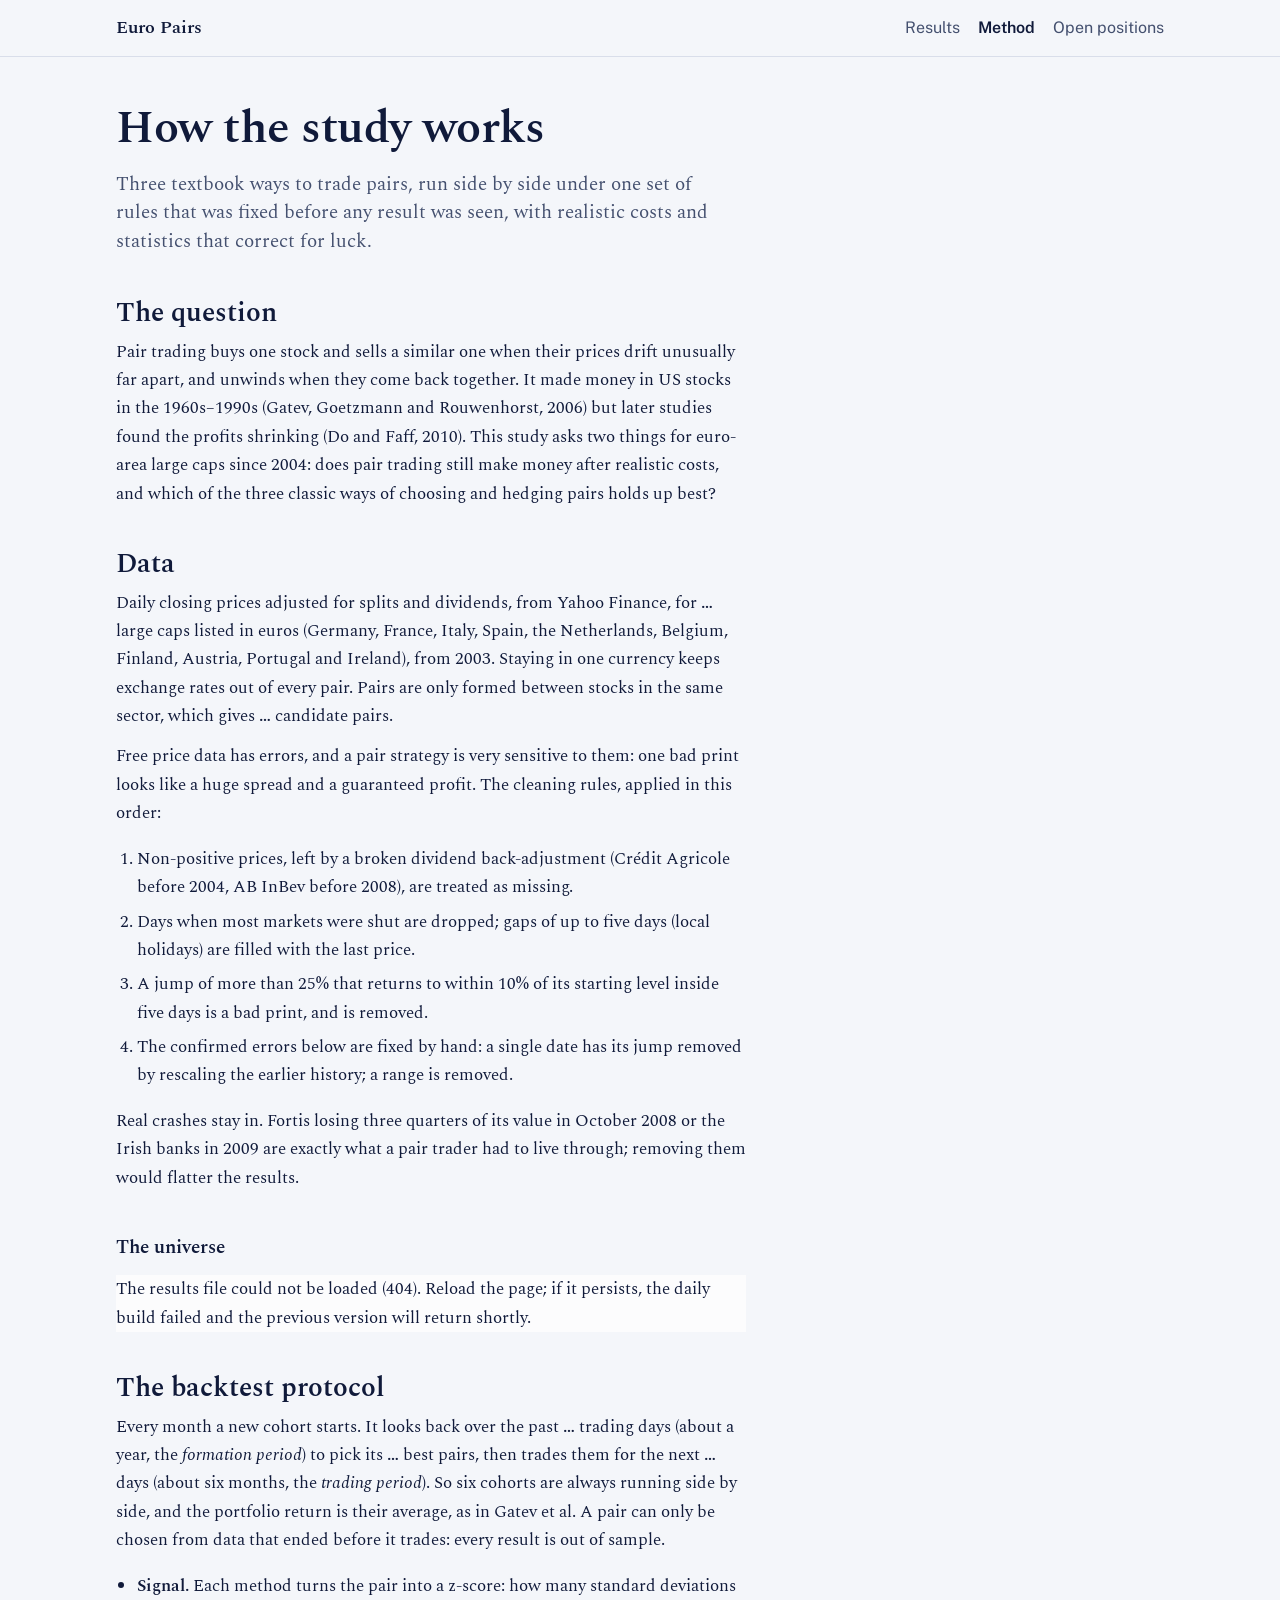
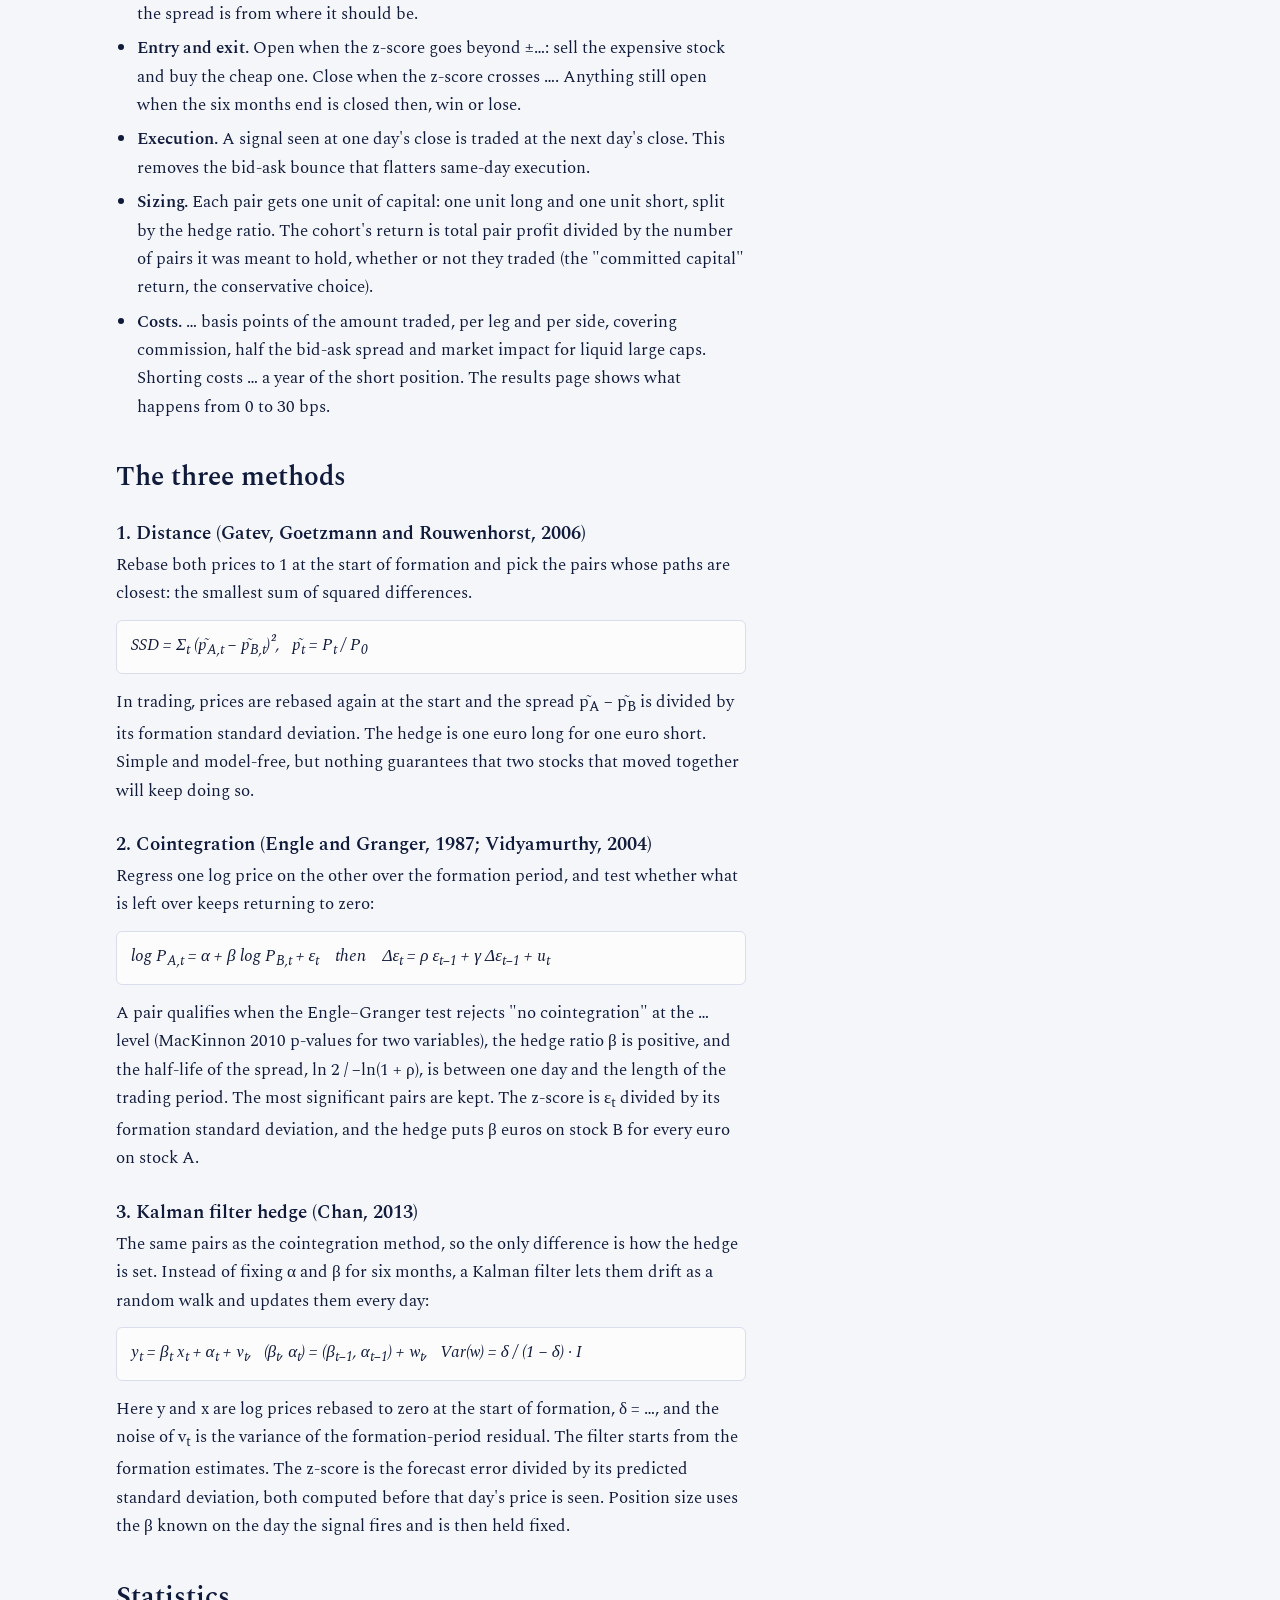
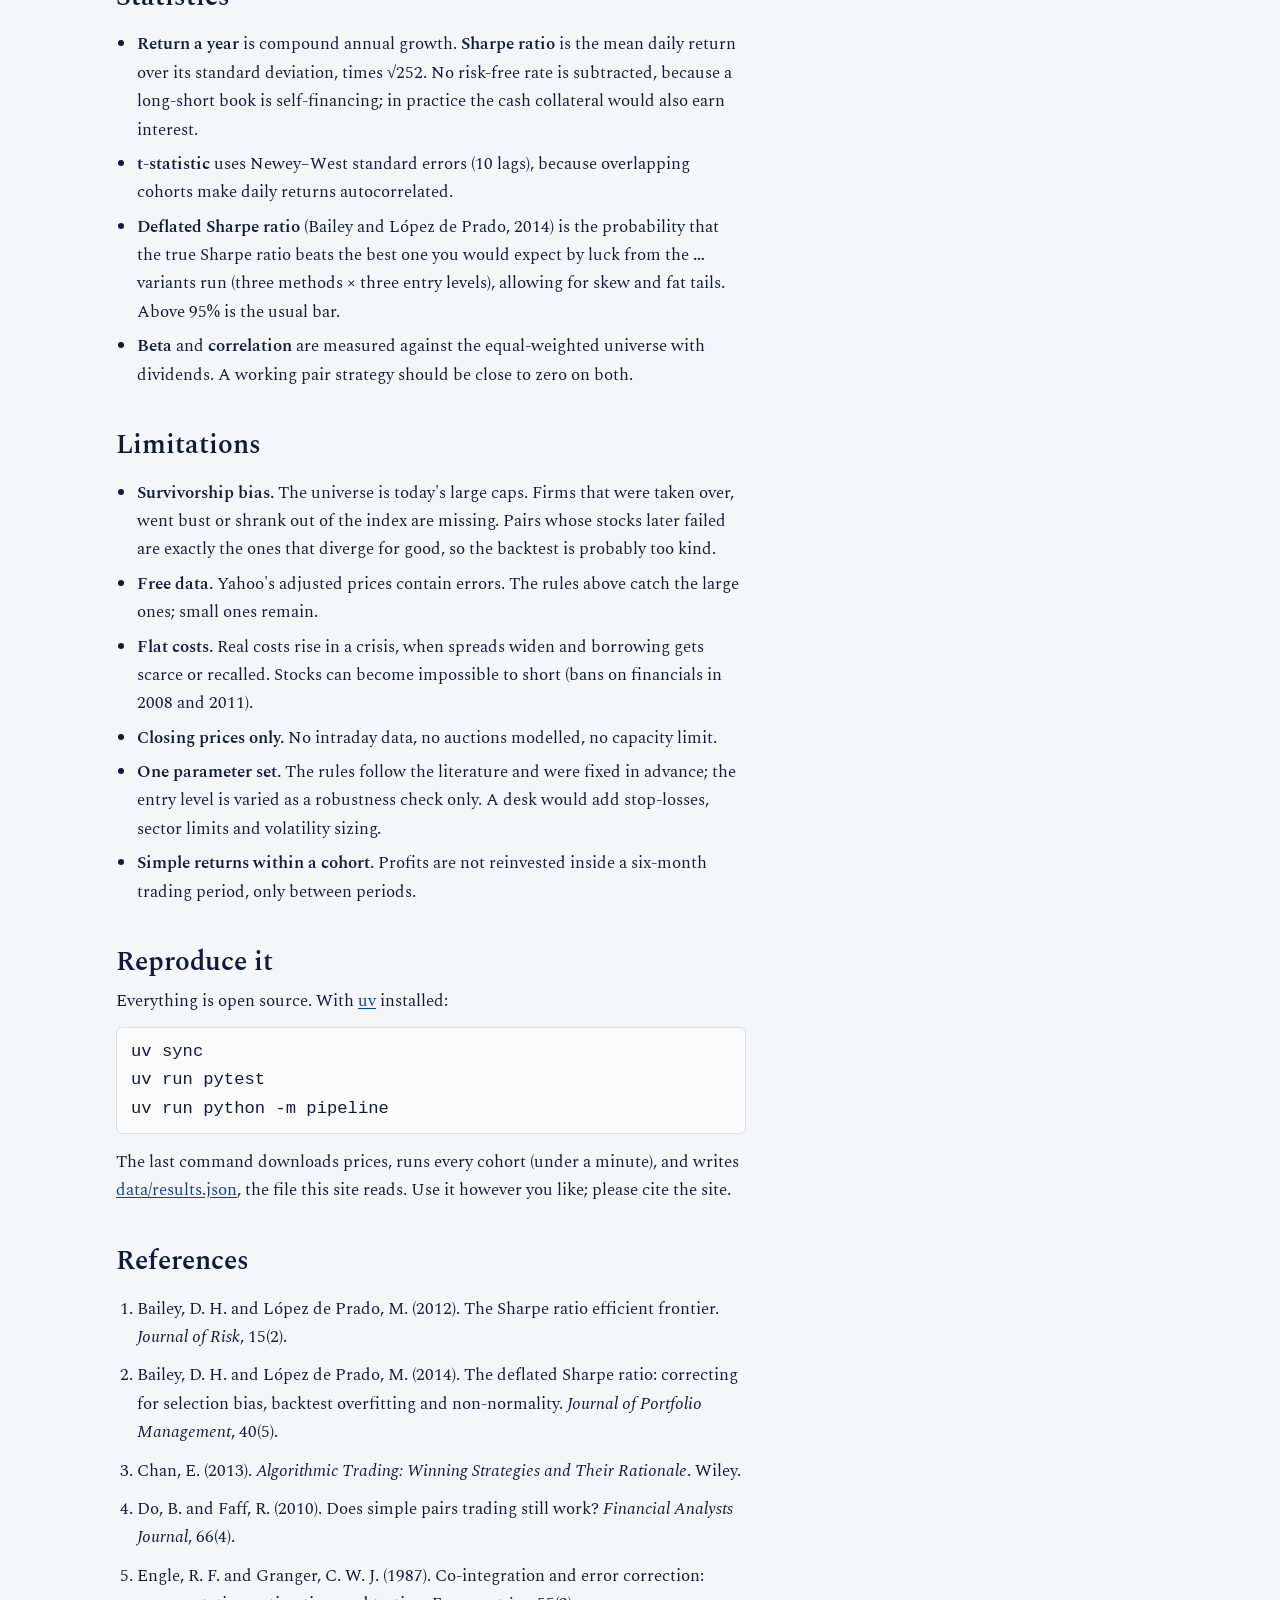
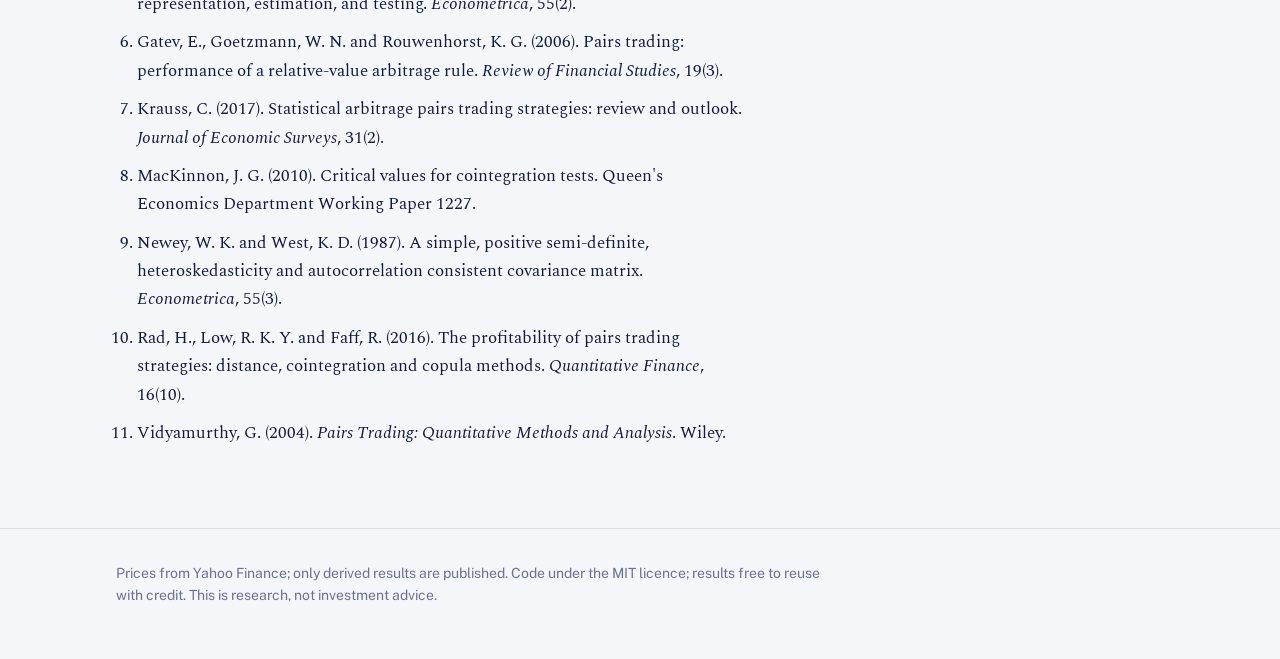
==== site/method.html @ 326855af "Euro Pairs: pair trading study on euro-area large caps with daily-updated website Distance, Engle-Gr" ====
<!doctype html>
<html lang="en">
<head>
<meta charset="utf-8">
<meta name="viewport" content="width=device-width, initial-scale=1">
<title>Method: Euro Pairs</title>
<meta name="description" content="How the Euro Pairs study works: data, cleaning, the distance, cointegration and Kalman filter methods, the backtest protocol, costs, statistics and limitations.">
<link rel="stylesheet" href="style.css">
<link rel="icon" href="data:image/svg+xml,%3Csvg xmlns='http://www.w3.org/2000/svg' viewBox='0 0 32 32'%3E%3Cpath d='M3 22 Q10 6 16 16 T29 10' fill='none' stroke='%232a78d6' stroke-width='3'/%3E%3Cpath d='M3 12 Q10 26 16 16 T29 22' fill='none' stroke='%23eb6834' stroke-width='3'/%3E%3C/svg%3E">
</head>
<body>
<a class="skip" href="#main">Skip to content</a>
<header class="site"><div class="wrap">
  <a class="brand" href="./">Euro Pairs</a>
  <nav><a href="./">Results</a><a href="method.html" aria-current="page">Method</a><a href="./#book">Open positions</a></nav>
</div></header>

<main id="main"><div class="wrap">
<section class="prose">
  <h1>How the study works</h1>
  <p class="lede">Three textbook ways to trade pairs, run side by side under one set of rules that was fixed before any result was seen, with realistic costs and statistics that correct for luck.</p>

  <h2>The question</h2>
  <p>Pair trading buys one stock and sells a similar one when their prices drift unusually far apart, and unwinds when they come back together. It made money in US stocks in the 1960s–1990s (Gatev, Goetzmann and Rouwenhorst, 2006) but later studies found the profits shrinking (Do and Faff, 2010). This study asks two things for euro-area large caps since 2004: does pair trading still make money after realistic costs, and which of the three classic ways of choosing and hedging pairs holds up best?</p>

  <h2>Data</h2>
  <p>Daily closing prices adjusted for splits and dividends, from Yahoo Finance, for <b data-k="universe.length">…</b> large caps listed in euros (Germany, France, Italy, Spain, the Netherlands, Belgium, Finland, Austria, Portugal and Ireland), from 2003. Staying in one currency keeps exchange rates out of every pair. Pairs are only formed between stocks in the same sector, which gives <b data-k="candidate_pairs">…</b> candidate pairs.</p>
  <p>Free price data has errors, and a pair strategy is very sensitive to them: one bad print looks like a huge spread and a guaranteed profit. The cleaning rules, applied in this order:</p>
  <ol>
    <li>Non-positive prices, left by a broken dividend back-adjustment (Crédit Agricole before 2004, AB InBev before 2008), are treated as missing.</li>
    <li>Days when most markets were shut are dropped; gaps of up to five days (local holidays) are filled with the last price.</li>
    <li>A jump of more than 25% that returns to within 10% of its starting level inside five days is a bad print, and is removed.</li>
    <li>The confirmed errors below are fixed by hand: a single date has its jump removed by rescaling the earlier history; a range is removed.</li>
  </ol>
  <p>Real crashes stay in. Fortis losing three quarters of its value in October 2008 or the Irish banks in 2009 are exactly what a pair trader had to live through; removing them would flatter the results.</p>
  <div class="scroll"><table id="corrections"></table></div>
  <h3>The universe</h3>
  <div class="scroll"><table id="universe"></table></div>

  <h2>The backtest protocol</h2>
  <p>Every month a new cohort starts. It looks back over the past <b data-k="params.formation_days">…</b> trading days (about a year, the <em>formation period</em>) to pick its <b data-k="params.pairs">…</b> best pairs, then trades them for the next <b data-k="params.trading_days">…</b> days (about six months, the <em>trading period</em>). So six cohorts are always running side by side, and the portfolio return is their average, as in Gatev et al. A pair can only be chosen from data that ended before it trades: every result is out of sample.</p>
  <ul>
    <li><b>Signal.</b> Each method turns the pair into a z-score: how many standard deviations the spread is from where it should be.</li>
    <li><b>Entry and exit.</b> Open when the z-score goes beyond ±<span data-k="params.entry">…</span>: sell the expensive stock and buy the cheap one. Close when the z-score crosses <span data-k="params.exit">…</span>. Anything still open when the six months end is closed then, win or lose.</li>
    <li><b>Execution.</b> A signal seen at one day's close is traded at the next day's close. This removes the bid-ask bounce that flatters same-day execution.</li>
    <li><b>Sizing.</b> Each pair gets one unit of capital: one unit long and one unit short, split by the hedge ratio. The cohort's return is total pair profit divided by the number of pairs it was meant to hold, whether or not they traded (the "committed capital" return, the conservative choice).</li>
    <li><b>Costs.</b> <span data-k="params.cost_bps">…</span> basis points of the amount traded, per leg and per side, covering commission, half the bid-ask spread and market impact for liquid large caps. Shorting costs <span data-k="params.borrow" data-fmt="pct">…</span> a year of the short position. The results page shows what happens from 0 to 30 bps.</li>
  </ul>

  <h2>The three methods</h2>
  <h3>1. Distance (Gatev, Goetzmann and Rouwenhorst, 2006)</h3>
  <p>Rebase both prices to 1 at the start of formation and pick the pairs whose paths are closest: the smallest sum of squared differences.</p>
  <p class="formula">SSD = Σ<sub>t</sub> (p̃<sub>A,t</sub> − p̃<sub>B,t</sub>)², &nbsp; p̃<sub>t</sub> = P<sub>t</sub> / P<sub>0</sub></p>
  <p>In trading, prices are rebased again at the start and the spread p̃<sub>A</sub> − p̃<sub>B</sub> is divided by its formation standard deviation. The hedge is one euro long for one euro short. Simple and model-free, but nothing guarantees that two stocks that moved together will keep doing so.</p>

  <h3>2. Cointegration (Engle and Granger, 1987; Vidyamurthy, 2004)</h3>
  <p>Regress one log price on the other over the formation period, and test whether what is left over keeps returning to zero:</p>
  <p class="formula">log P<sub>A,t</sub> = α + β log P<sub>B,t</sub> + ε<sub>t</sub> &nbsp;&nbsp; then &nbsp;&nbsp; Δε<sub>t</sub> = ρ ε<sub>t−1</sub> + γ Δε<sub>t−1</sub> + u<sub>t</sub></p>
  <p>A pair qualifies when the Engle–Granger test rejects "no cointegration" at the <span data-k="params.p_max">…</span> level (MacKinnon 2010 p-values for two variables), the hedge ratio β is positive, and the half-life of the spread, ln 2 / −ln(1 + ρ), is between one day and the length of the trading period. The most significant pairs are kept. The z-score is ε<sub>t</sub> divided by its formation standard deviation, and the hedge puts β euros on stock B for every euro on stock A.</p>

  <h3>3. Kalman filter hedge (Chan, 2013)</h3>
  <p>The same pairs as the cointegration method, so the only difference is how the hedge is set. Instead of fixing α and β for six months, a Kalman filter lets them drift as a random walk and updates them every day:</p>
  <p class="formula">y<sub>t</sub> = β<sub>t</sub> x<sub>t</sub> + α<sub>t</sub> + v<sub>t</sub>, &nbsp; (β<sub>t</sub>, α<sub>t</sub>) = (β<sub>t−1</sub>, α<sub>t−1</sub>) + w<sub>t</sub>, &nbsp; Var(w) = δ / (1 − δ) · I</p>
  <p>Here y and x are log prices rebased to zero at the start of formation, δ = <span data-k="params.kalman_delta">…</span>, and the noise of v<sub>t</sub> is the variance of the formation-period residual. The filter starts from the formation estimates. The z-score is the forecast error divided by its predicted standard deviation, both computed before that day's price is seen. Position size uses the β known on the day the signal fires and is then held fixed.</p>

  <h2>Statistics</h2>
  <ul>
    <li><b>Return a year</b> is compound annual growth. <b>Sharpe ratio</b> is the mean daily return over its standard deviation, times √252. No risk-free rate is subtracted, because a long-short book is self-financing; in practice the cash collateral would also earn interest.</li>
    <li><b>t-statistic</b> uses Newey–West standard errors (10 lags), because overlapping cohorts make daily returns autocorrelated.</li>
    <li><b>Deflated Sharpe ratio</b> (Bailey and López de Prado, 2014) is the probability that the true Sharpe ratio beats the best one you would expect by luck from the <b data-k="params.trials">…</b> variants run (three methods × three entry levels), allowing for skew and fat tails. Above 95% is the usual bar.</li>
    <li><b>Beta</b> and <b>correlation</b> are measured against the equal-weighted universe with dividends. A working pair strategy should be close to zero on both.</li>
  </ul>

  <h2>Limitations</h2>
  <ul>
    <li><b>Survivorship bias.</b> The universe is today's large caps. Firms that were taken over, went bust or shrank out of the index are missing. Pairs whose stocks later failed are exactly the ones that diverge for good, so the backtest is probably too kind.</li>
    <li><b>Free data.</b> Yahoo's adjusted prices contain errors. The rules above catch the large ones; small ones remain.</li>
    <li><b>Flat costs.</b> Real costs rise in a crisis, when spreads widen and borrowing gets scarce or recalled. Stocks can become impossible to short (bans on financials in 2008 and 2011).</li>
    <li><b>Closing prices only.</b> No intraday data, no auctions modelled, no capacity limit.</li>
    <li><b>One parameter set.</b> The rules follow the literature and were fixed in advance; the entry level is varied as a robustness check only. A desk would add stop-losses, sector limits and volatility sizing.</li>
    <li><b>Simple returns within a cohort.</b> Profits are not reinvested inside a six-month trading period, only between periods.</li>
  </ul>

  <h2>Reproduce it</h2>
  <p>Everything is open source. With <a href="https://docs.astral.sh/uv/">uv</a> installed:</p>
  <p class="formula" style="font-style:normal;font-family:ui-monospace,Consolas,monospace">uv sync<br>uv run pytest<br>uv run python -m pipeline</p>
  <p>The last command downloads prices, runs every cohort (under a minute), and writes <a href="data/results.json">data/results.json</a>, the file this site reads. Use it however you like; please cite the site.</p>

  <h2>References</h2>
  <ol class="refs">
    <li>Bailey, D. H. and López de Prado, M. (2012). The Sharpe ratio efficient frontier. <i>Journal of Risk</i>, 15(2).</li>
    <li>Bailey, D. H. and López de Prado, M. (2014). The deflated Sharpe ratio: correcting for selection bias, backtest overfitting and non-normality. <i>Journal of Portfolio Management</i>, 40(5).</li>
    <li>Chan, E. (2013). <i>Algorithmic Trading: Winning Strategies and Their Rationale</i>. Wiley.</li>
    <li>Do, B. and Faff, R. (2010). Does simple pairs trading still work? <i>Financial Analysts Journal</i>, 66(4).</li>
    <li>Engle, R. F. and Granger, C. W. J. (1987). Co-integration and error correction: representation, estimation, and testing. <i>Econometrica</i>, 55(2).</li>
    <li>Gatev, E., Goetzmann, W. N. and Rouwenhorst, K. G. (2006). Pairs trading: performance of a relative-value arbitrage rule. <i>Review of Financial Studies</i>, 19(3).</li>
    <li>Krauss, C. (2017). Statistical arbitrage pairs trading strategies: review and outlook. <i>Journal of Economic Surveys</i>, 31(2).</li>
    <li>MacKinnon, J. G. (2010). Critical values for cointegration tests. Queen's Economics Department Working Paper 1227.</li>
    <li>Newey, W. K. and West, K. D. (1987). A simple, positive semi-definite, heteroskedasticity and autocorrelation consistent covariance matrix. <i>Econometrica</i>, 55(3).</li>
    <li>Rad, H., Low, R. K. Y. and Faff, R. (2016). The profitability of pairs trading strategies: distance, cointegration and copula methods. <i>Quantitative Finance</i>, 16(10).</li>
    <li>Vidyamurthy, G. (2004). <i>Pairs Trading: Quantitative Methods and Analysis</i>. Wiley.</li>
  </ol>
</section>
</div></main>

<footer><div class="wrap">
  <p id="stamp"></p>
  <p>Prices from Yahoo Finance; only derived results are published. Code under the MIT licence; results free to reuse with credit. This is research, not investment advice.</p>
</div></footer>
<script src="app.js"></script>
</body>
</html>
---- site/style.css ----
@font-face { font-family: "Public Sans"; src: url(fonts/public-sans.woff2) format("woff2"); font-weight: 400 700; font-display: swap; }
@font-face { font-family: "Spectral"; src: url(fonts/spectral.woff2) format("woff2"); font-weight: 400; font-display: swap; }
@font-face { font-family: "Spectral"; src: url(fonts/spectral-600.woff2) format("woff2"); font-weight: 600; font-display: swap; }
@font-face { font-family: "Spectral"; src: url(fonts/spectral-italic.woff2) format("woff2"); font-weight: 400; font-style: italic; font-display: swap; }

:root {
  color-scheme: light;
  --page: #f4f6fa;
  --surface: #fcfcfd;
  --ink: #101a3a;
  --ink-2: #44506f;
  --muted: #697391;
  --rule: #d9deea;
  --grid: #e5e8f0;
  --link: #0b3fa8;
  --gold: #b88a00;
  --gold-wash: rgba(255, 204, 0, 0.2);
  --s1: #2a78d6;
  --s2: #eb6834;
  --s3: #1baf7a;
  --bench: #8a8f9c;
  --pos: 42, 120, 214;
  --neg: 208, 59, 59;
  --serif: "Spectral", Georgia, serif;
  --sans: "Public Sans", system-ui, -apple-system, "Segoe UI", sans-serif;
}
@media (prefers-color-scheme: dark) {
  :root {
    color-scheme: dark;
    --page: #0e1429;
    --surface: #141b33;
    --ink: #e8ebf4;
    --ink-2: #b9c0d6;
    --muted: #8a93ad;
    --rule: #28304d;
    --grid: #222a45;
    --link: #8fb4ff;
    --gold: #ffcc00;
    --gold-wash: rgba(255, 204, 0, 0.12);
    --s1: #3987e5;
    --s2: #d95926;
    --s3: #199e70;
    --bench: #8a8f9c;
    --pos: 57, 135, 229;
    --neg: 230, 103, 103;
  }
}

* { box-sizing: border-box; }
html { -webkit-text-size-adjust: 100%; }
body { margin: 0; background: var(--page); color: var(--ink); font: 16px/1.55 var(--sans); }
a { color: var(--link); text-underline-offset: 2px; }
a:focus-visible, button:focus-visible { outline: 2px solid var(--link); outline-offset: 2px; border-radius: 2px; }
.wrap { max-width: 1080px; margin: 0 auto; padding: 0 16px; }
.skip { position: absolute; left: -999px; }
.skip:focus { left: 16px; top: 8px; background: var(--surface); padding: 6px 10px; }

header.site { border-bottom: 1px solid var(--rule); }
header.site .wrap { display: flex; align-items: baseline; justify-content: space-between; gap: 16px; padding-top: 14px; padding-bottom: 14px; flex-wrap: wrap; }
.brand { font: 600 1.15rem var(--serif); color: var(--ink); text-decoration: none; }
nav a { margin-left: 18px; color: var(--ink-2); text-decoration: none; }
nav a[aria-current="page"] { color: var(--ink); font-weight: 600; }
nav a:hover { color: var(--link); }

h1, h2, h3 { font-family: var(--serif); font-weight: 600; line-height: 1.2; margin: 0; }
h1 { font-size: clamp(1.9rem, 4.2vw, 2.9rem); letter-spacing: -0.01em; max-width: 24ch; }
h2 { font-size: 1.7rem; margin-bottom: 8px; }
h3 { font-size: 1.2rem; margin: 28px 0 6px; }
p { margin: 0 0 12px; }
.lede { font: 1.2rem/1.5 var(--serif); color: var(--ink-2); max-width: 62ch; margin-top: 14px; }
.note { color: var(--muted); font-size: 0.875rem; max-width: 72ch; }
section { padding: 44px 0 8px; }
section > .wrap > p { max-width: 72ch; }

/* hero: the one loud thing on the page */
.hero { padding-top: 40px; }
.hero .chart { margin-top: 22px; background: var(--surface); border: 1px solid var(--rule); border-radius: 6px; padding: 12px 8px 4px; }

figure { margin: 18px 0 0; }
figcaption { color: var(--muted); font-size: 0.875rem; margin-top: 8px; max-width: 72ch; }
.chart { min-height: 120px; }
.panel { background: var(--surface); border: 1px solid var(--rule); border-radius: 6px; padding: 12px 8px 4px; }
.grid2 { display: grid; grid-template-columns: 1fr 1fr; gap: 20px; }
@media (max-width: 760px) { .grid2 { grid-template-columns: 1fr; } }

.toggle { display: inline-flex; border: 1px solid var(--rule); border-radius: 6px; overflow: hidden; margin: 6px 0 0; }
.toggle button { font: inherit; font-size: 0.875rem; background: var(--surface); color: var(--ink-2); border: 0; padding: 6px 12px; cursor: pointer; }
.toggle button + button { border-left: 1px solid var(--rule); }
.toggle button[aria-pressed="true"] { background: var(--ink); color: var(--surface); }

.scroll { overflow-x: auto; margin-top: 16px; }
table { border-collapse: collapse; width: 100%; font-variant-numeric: tabular-nums; background: var(--surface); }
caption { text-align: left; color: var(--muted); font-size: 0.875rem; padding: 0 0 8px; caption-side: bottom; padding-top: 8px; }
th, td { padding: 8px 12px; border-bottom: 1px solid var(--grid); text-align: right; white-space: nowrap; }
th:first-child, td:first-child { text-align: left; }
thead th { font-weight: 600; color: var(--ink-2); border-bottom: 1px solid var(--rule); vertical-align: bottom; }
tbody th { font-weight: 400; color: var(--ink-2); }
td.best { font-weight: 700; }
.key { display: inline-block; width: 10px; height: 10px; border-radius: 2px; margin-right: 6px; vertical-align: 0; }
td.heat { color: var(--ink); }
.t-left { text-align: left; }
.sub { color: var(--muted); font-size: 0.8125rem; }

.verdict { font: 1.15rem/1.5 var(--serif); max-width: 66ch; border-left: 3px solid var(--gold); padding: 2px 0 2px 16px; margin: 18px 0 0; }

.prose { font: 1.075rem/1.65 var(--serif); max-width: 70ch; }
.prose h2 { margin-top: 40px; }
.prose ul, .prose ol { padding-left: 1.2em; }
.prose li { margin-bottom: 6px; }
.formula { font-family: var(--serif); font-style: italic; background: var(--surface); border: 1px solid var(--rule); border-radius: 6px; padding: 10px 14px; margin: 10px 0 14px; overflow-x: auto; }
.refs li { margin-bottom: 10px; }

footer { border-top: 1px solid var(--rule); margin-top: 56px; padding: 22px 0 40px; color: var(--muted); font-size: 0.875rem; }
footer p { max-width: 80ch; }

/* uPlot chrome in our tokens */
.uplot { font-family: var(--sans); }
.u-legend { font-size: 0.8125rem; color: var(--ink-2); text-align: left; padding-left: 8px; }
.u-legend .u-marker { border-radius: 2px; }
.u-legend th { font-weight: 600; }
.u-legend td, .u-legend th { padding: 2px 6px; border: 0; background: transparent; white-space: nowrap; }
.u-legend tr { background: transparent; }
.u-legend .u-value { font-variant-numeric: tabular-nums; }
#hero-chart .u-legend .u-series:nth-child(n+3) { display: none; } /* reference lines are explained in the caption */
.u-cursor-x, .u-cursor-y { border-color: var(--muted) !important; }
.u-select { background: var(--gold-wash); }

@media (prefers-reduced-motion: reduce) { * { scroll-behavior: auto !important; } }
@media (forced-colors: active) { .key { forced-color-adjust: none; } }
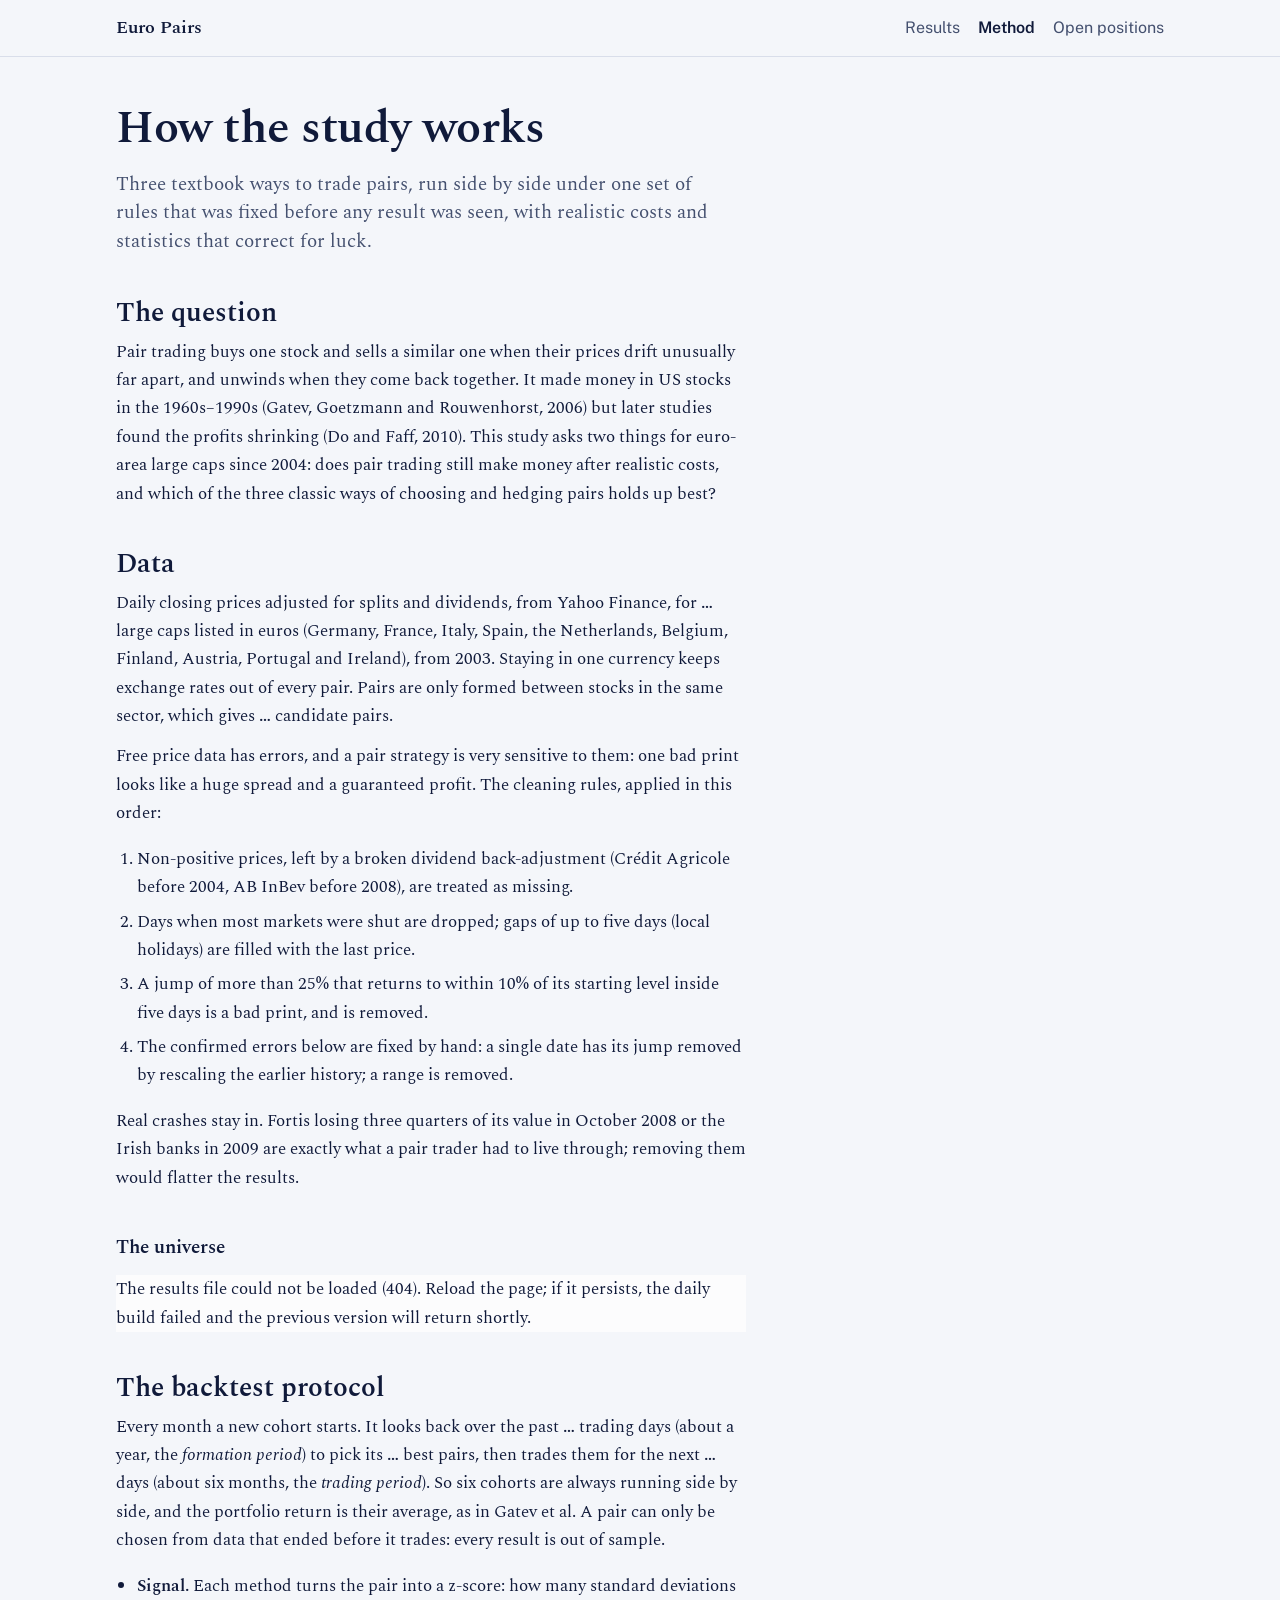
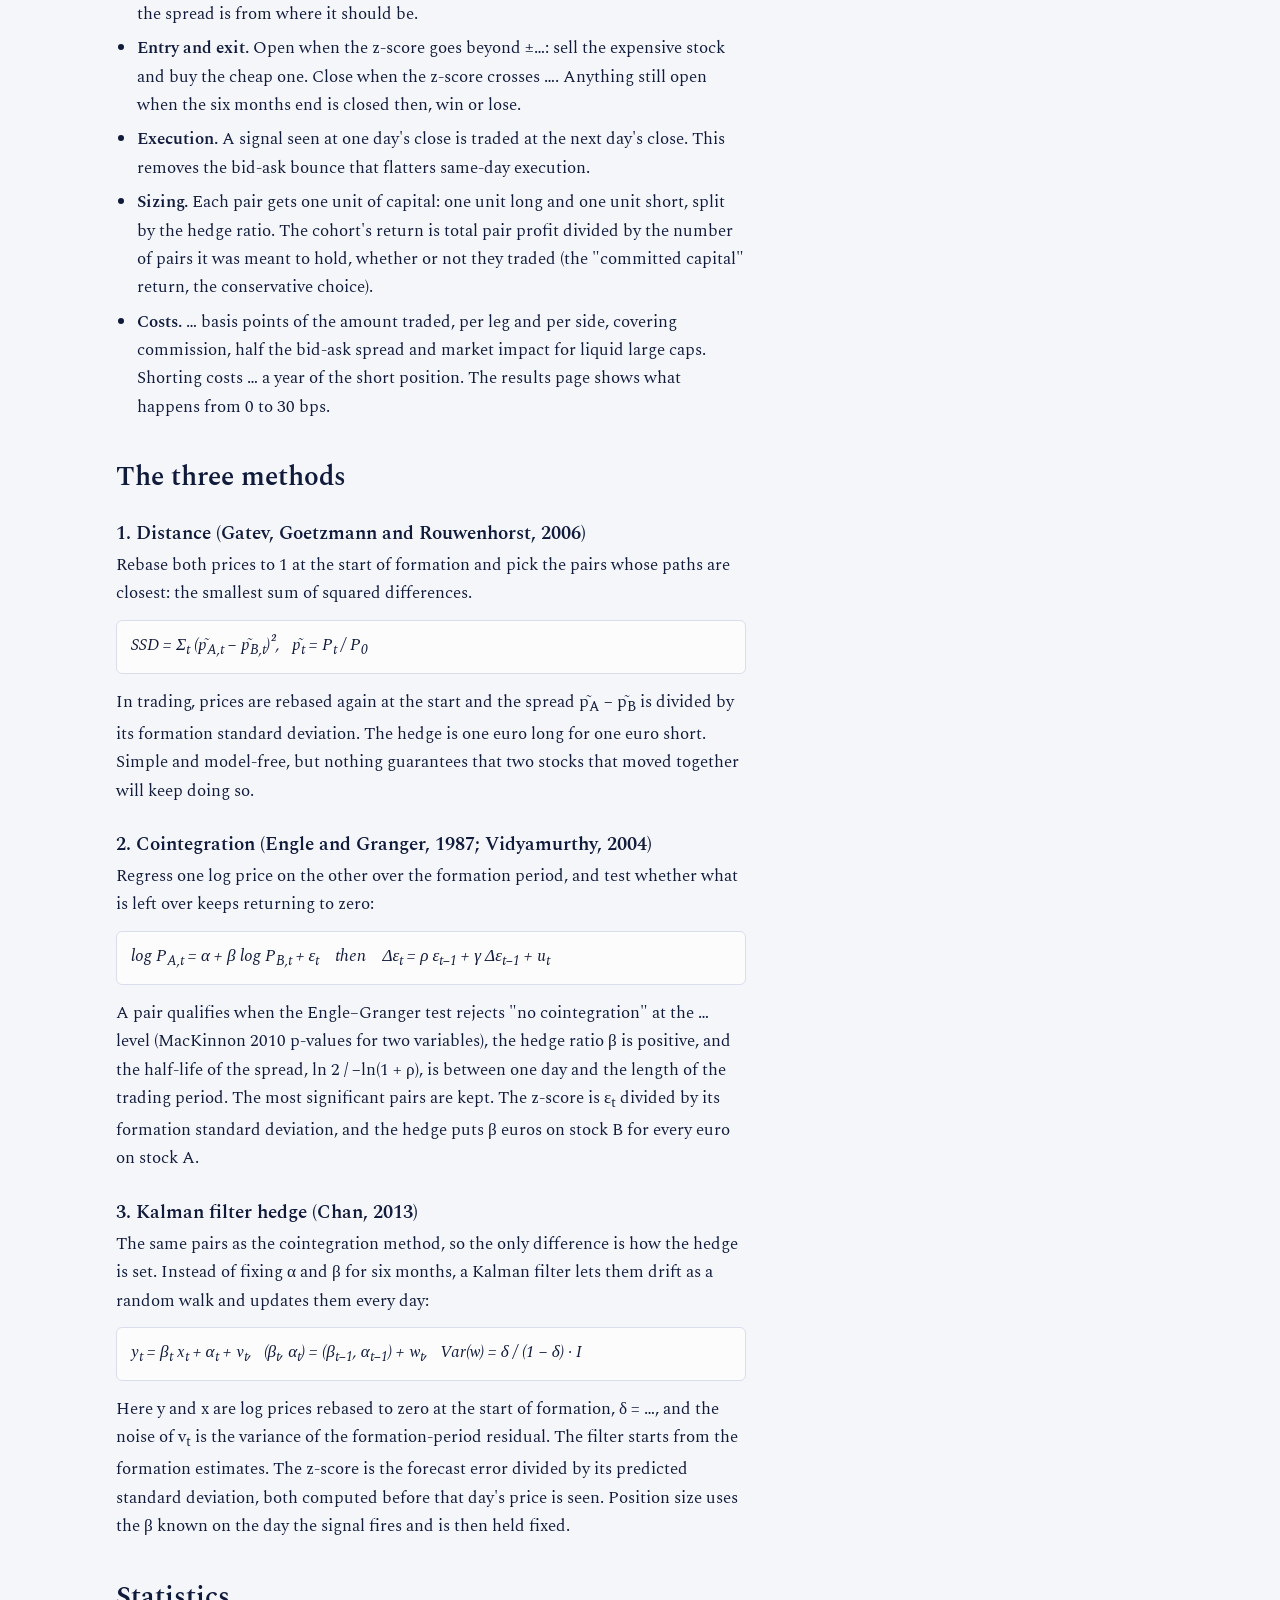
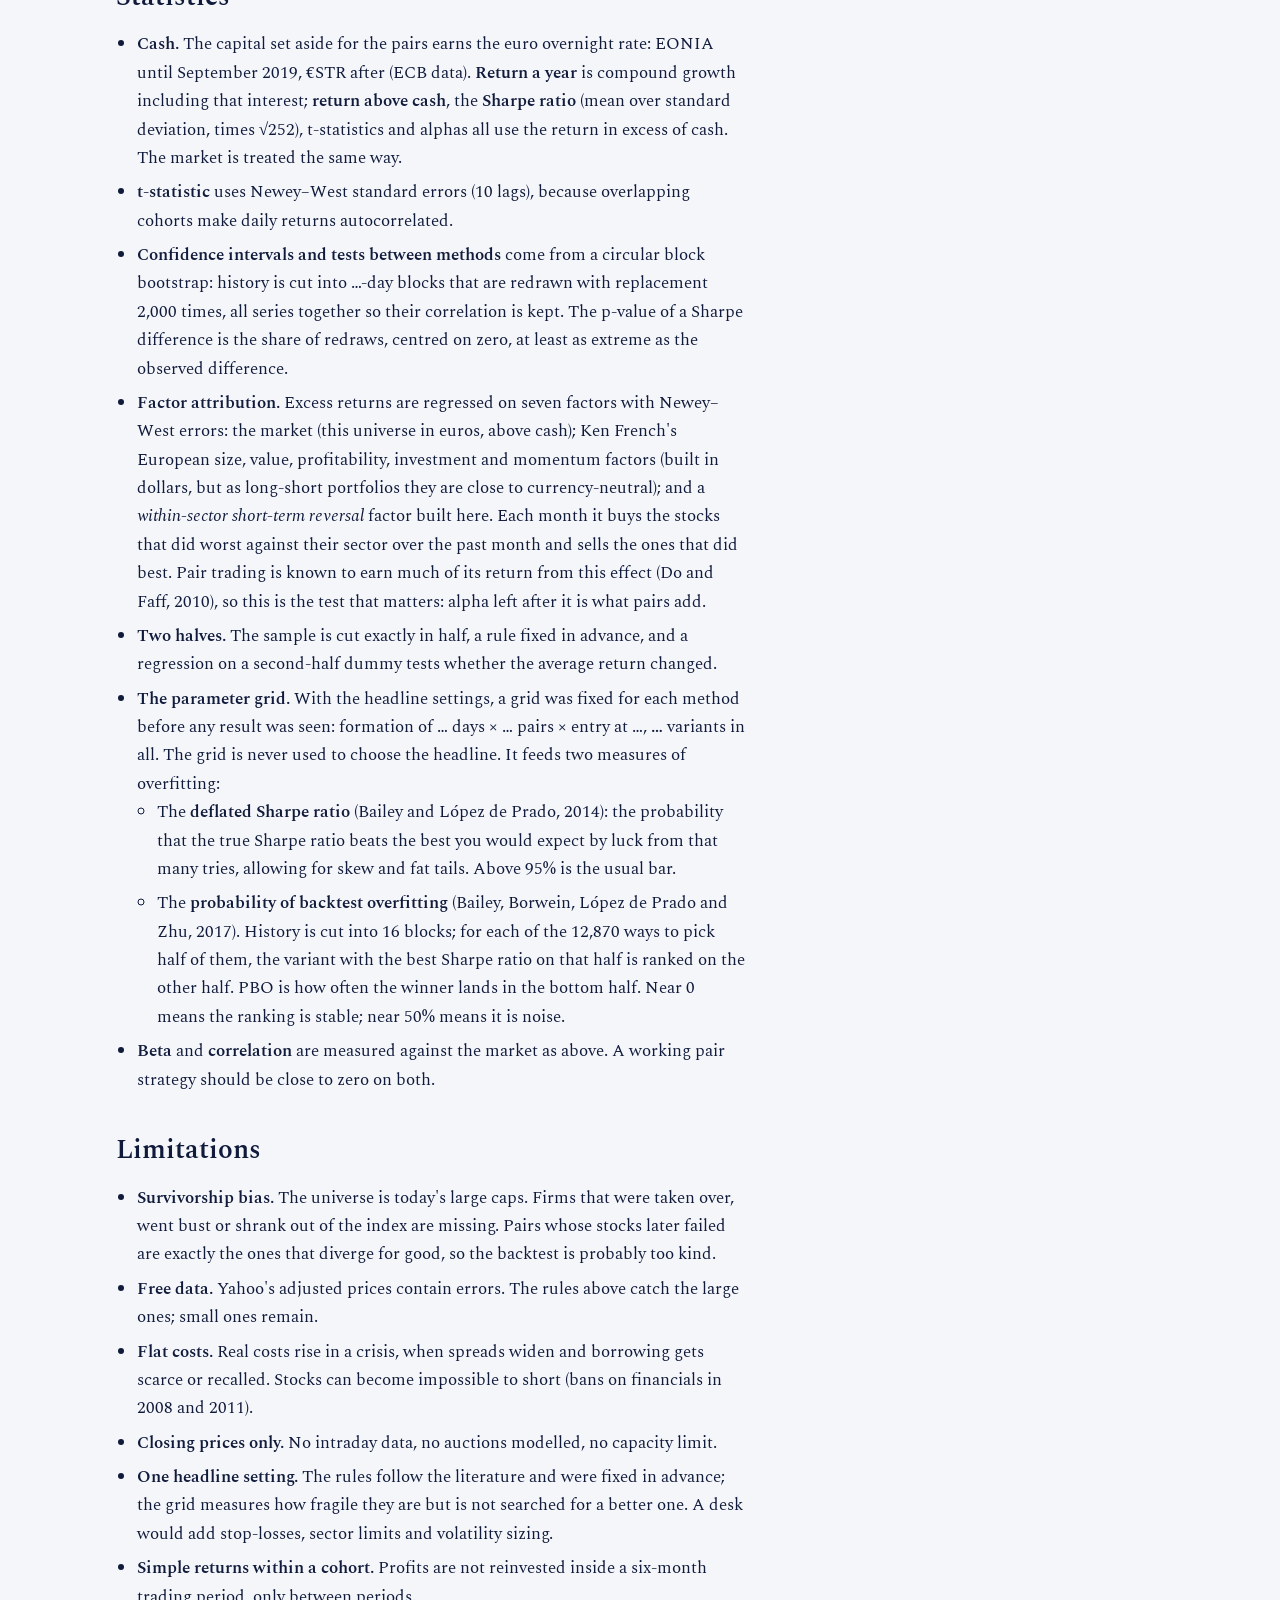
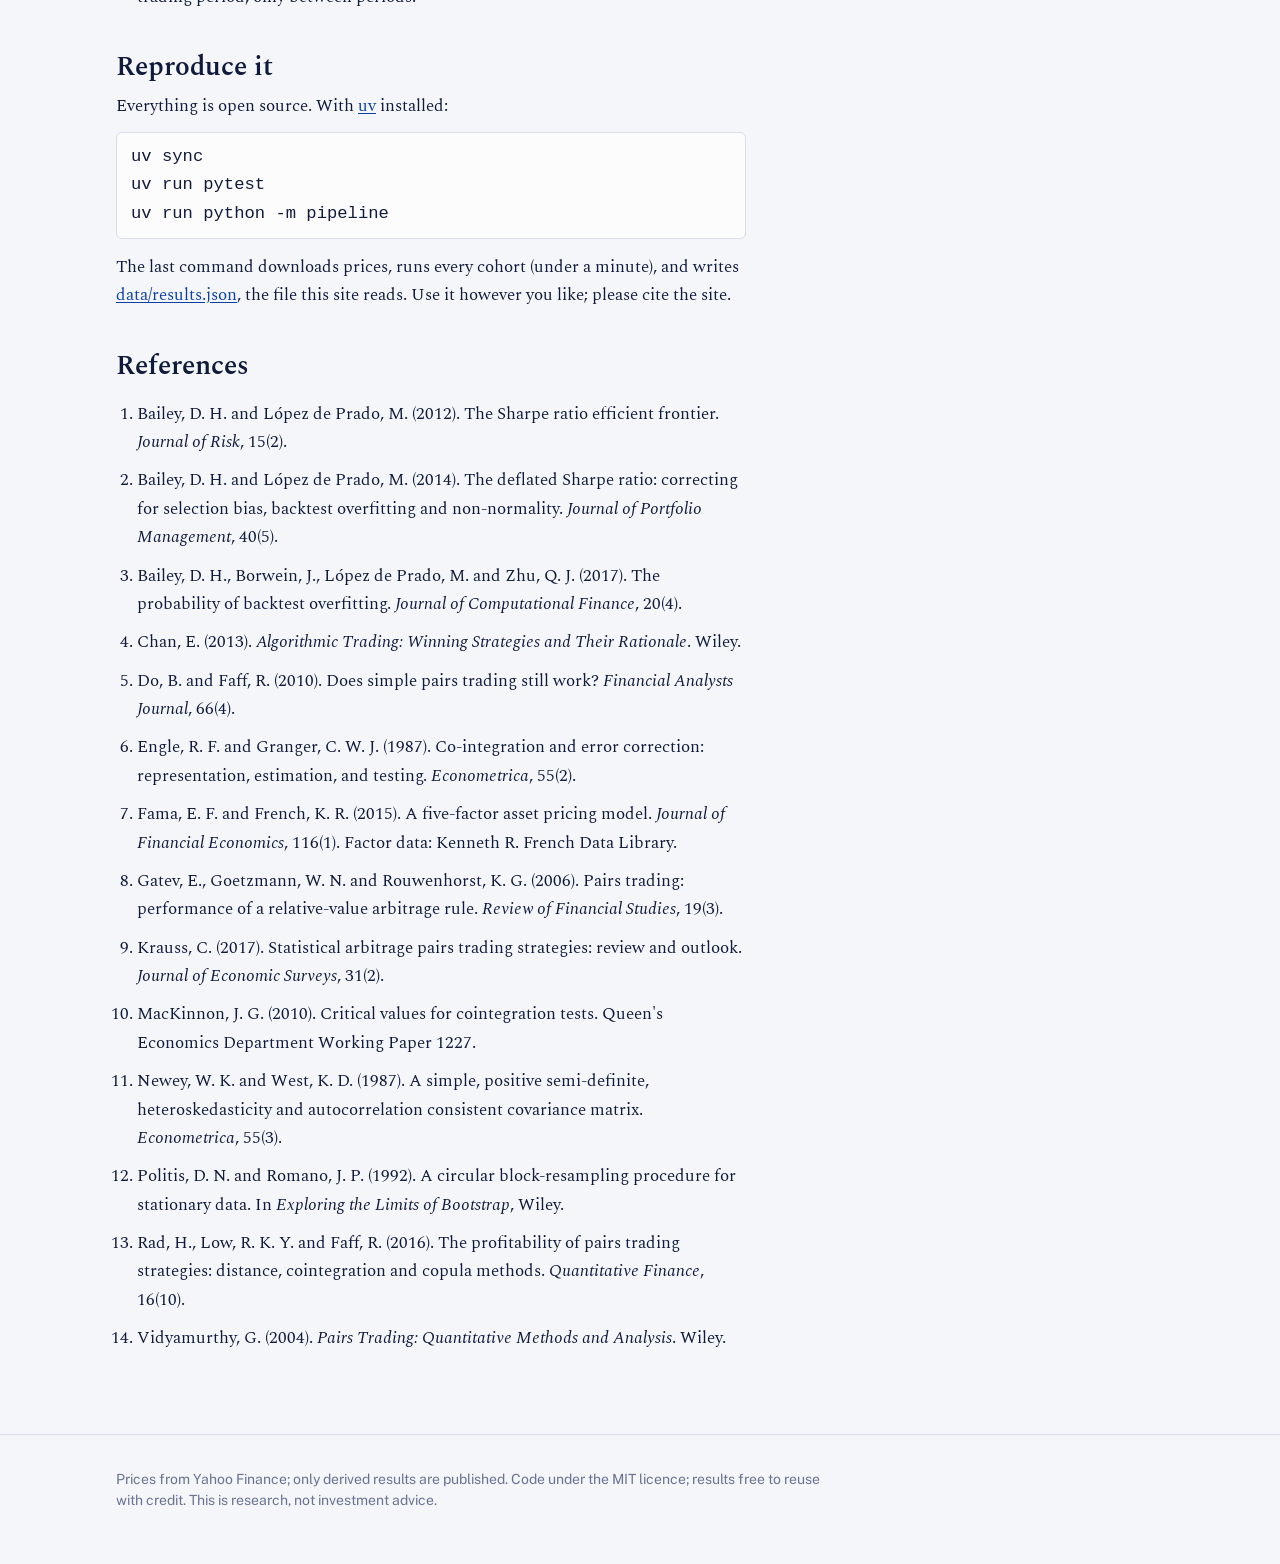
==== commit 8453ac03: "Statistical evidence: cash rate, factor attribution, bootstrap tests, halves, overfitting grid - Exc" ====
--- a/site/method.html
+++ b/site/method.html
@@ -65,10 +65,17 @@
 
   <h2>Statistics</h2>
   <ul>
-    <li><b>Return a year</b> is compound annual growth. <b>Sharpe ratio</b> is the mean daily return over its standard deviation, times √252. No risk-free rate is subtracted, because a long-short book is self-financing; in practice the cash collateral would also earn interest.</li>
+    <li><b>Cash.</b> The capital set aside for the pairs earns the euro overnight rate: EONIA until September 2019, €STR after (ECB data). <b>Return a year</b> is compound growth including that interest; <b>return above cash</b>, the <b>Sharpe ratio</b> (mean over standard deviation, times √252), t-statistics and alphas all use the return in excess of cash. The market is treated the same way.</li>
     <li><b>t-statistic</b> uses Newey–West standard errors (10 lags), because overlapping cohorts make daily returns autocorrelated.</li>
-    <li><b>Deflated Sharpe ratio</b> (Bailey and López de Prado, 2014) is the probability that the true Sharpe ratio beats the best one you would expect by luck from the <b data-k="params.trials">…</b> variants run (three methods × three entry levels), allowing for skew and fat tails. Above 95% is the usual bar.</li>
-    <li><b>Beta</b> and <b>correlation</b> are measured against the equal-weighted universe with dividends. A working pair strategy should be close to zero on both.</li>
+    <li><b>Confidence intervals and tests between methods</b> come from a circular block bootstrap: history is cut into <span data-k="params.block">…</span>-day blocks that are redrawn with replacement 2,000 times, all series together so their correlation is kept. The p-value of a Sharpe difference is the share of redraws, centred on zero, at least as extreme as the observed difference.</li>
+    <li><b>Factor attribution.</b> Excess returns are regressed on seven factors with Newey–West errors: the market (this universe in euros, above cash); Ken French's European size, value, profitability, investment and momentum factors (built in dollars, but as long-short portfolios they are close to currency-neutral); and a <em>within-sector short-term reversal</em> factor built here. Each month it buys the stocks that did worst against their sector over the past month and sells the ones that did best. Pair trading is known to earn much of its return from this effect (Do and Faff, 2010), so this is the test that matters: alpha left after it is what pairs add.</li>
+    <li><b>Two halves.</b> The sample is cut exactly in half, a rule fixed in advance, and a regression on a second-half dummy tests whether the average return changed.</li>
+    <li><b>The parameter grid.</b> With the headline settings, a grid was fixed for each method before any result was seen: formation of <span data-k="params.forms">…</span> days × <span data-k="params.ns">…</span> pairs × entry at <span data-k="params.entries">…</span>, <b data-k="params.trials">…</b> variants in all. The grid is never used to choose the headline. It feeds two measures of overfitting:
+      <ul>
+        <li>The <b>deflated Sharpe ratio</b> (Bailey and López de Prado, 2014): the probability that the true Sharpe ratio beats the best you would expect by luck from that many tries, allowing for skew and fat tails. Above 95% is the usual bar.</li>
+        <li>The <b>probability of backtest overfitting</b> (Bailey, Borwein, López de Prado and Zhu, 2017). History is cut into 16 blocks; for each of the 12,870 ways to pick half of them, the variant with the best Sharpe ratio on that half is ranked on the other half. PBO is how often the winner lands in the bottom half. Near 0 means the ranking is stable; near 50% means it is noise.</li>
+      </ul></li>
+    <li><b>Beta</b> and <b>correlation</b> are measured against the market as above. A working pair strategy should be close to zero on both.</li>
   </ul>
 
   <h2>Limitations</h2>
@@ -77,7 +84,7 @@
     <li><b>Free data.</b> Yahoo's adjusted prices contain errors. The rules above catch the large ones; small ones remain.</li>
     <li><b>Flat costs.</b> Real costs rise in a crisis, when spreads widen and borrowing gets scarce or recalled. Stocks can become impossible to short (bans on financials in 2008 and 2011).</li>
     <li><b>Closing prices only.</b> No intraday data, no auctions modelled, no capacity limit.</li>
-    <li><b>One parameter set.</b> The rules follow the literature and were fixed in advance; the entry level is varied as a robustness check only. A desk would add stop-losses, sector limits and volatility sizing.</li>
+    <li><b>One headline setting.</b> The rules follow the literature and were fixed in advance; the grid measures how fragile they are but is not searched for a better one. A desk would add stop-losses, sector limits and volatility sizing.</li>
     <li><b>Simple returns within a cohort.</b> Profits are not reinvested inside a six-month trading period, only between periods.</li>
   </ul>
 
@@ -90,13 +97,16 @@
   <ol class="refs">
     <li>Bailey, D. H. and López de Prado, M. (2012). The Sharpe ratio efficient frontier. <i>Journal of Risk</i>, 15(2).</li>
     <li>Bailey, D. H. and López de Prado, M. (2014). The deflated Sharpe ratio: correcting for selection bias, backtest overfitting and non-normality. <i>Journal of Portfolio Management</i>, 40(5).</li>
+    <li>Bailey, D. H., Borwein, J., López de Prado, M. and Zhu, Q. J. (2017). The probability of backtest overfitting. <i>Journal of Computational Finance</i>, 20(4).</li>
     <li>Chan, E. (2013). <i>Algorithmic Trading: Winning Strategies and Their Rationale</i>. Wiley.</li>
     <li>Do, B. and Faff, R. (2010). Does simple pairs trading still work? <i>Financial Analysts Journal</i>, 66(4).</li>
     <li>Engle, R. F. and Granger, C. W. J. (1987). Co-integration and error correction: representation, estimation, and testing. <i>Econometrica</i>, 55(2).</li>
+    <li>Fama, E. F. and French, K. R. (2015). A five-factor asset pricing model. <i>Journal of Financial Economics</i>, 116(1). Factor data: Kenneth R. French Data Library.</li>
     <li>Gatev, E., Goetzmann, W. N. and Rouwenhorst, K. G. (2006). Pairs trading: performance of a relative-value arbitrage rule. <i>Review of Financial Studies</i>, 19(3).</li>
     <li>Krauss, C. (2017). Statistical arbitrage pairs trading strategies: review and outlook. <i>Journal of Economic Surveys</i>, 31(2).</li>
     <li>MacKinnon, J. G. (2010). Critical values for cointegration tests. Queen's Economics Department Working Paper 1227.</li>
     <li>Newey, W. K. and West, K. D. (1987). A simple, positive semi-definite, heteroskedasticity and autocorrelation consistent covariance matrix. <i>Econometrica</i>, 55(3).</li>
+    <li>Politis, D. N. and Romano, J. P. (1992). A circular block-resampling procedure for stationary data. In <i>Exploring the Limits of Bootstrap</i>, Wiley.</li>
     <li>Rad, H., Low, R. K. Y. and Faff, R. (2016). The profitability of pairs trading strategies: distance, cointegration and copula methods. <i>Quantitative Finance</i>, 16(10).</li>
     <li>Vidyamurthy, G. (2004). <i>Pairs Trading: Quantitative Methods and Analysis</i>. Wiley.</li>
   </ol>
--- a/site/style.css
+++ b/site/style.css
@@ -113,6 +113,10 @@
 footer { border-top: 1px solid var(--rule); margin-top: 56px; padding: 22px 0 40px; color: var(--muted); font-size: 0.875rem; }
 footer p { max-width: 80ch; }
 
+#grid-chart { padding: 12px 16px 4px; min-height: 0; }
+#grid-chart .tick { font: 12px var(--sans); fill: var(--muted); }
+#grid-chart .lab { font: 13px var(--sans); fill: var(--ink-2); }
+
 /* uPlot chrome in our tokens */
 .uplot { font-family: var(--sans); }
 .u-legend { font-size: 0.8125rem; color: var(--ink-2); text-align: left; padding-left: 8px; }
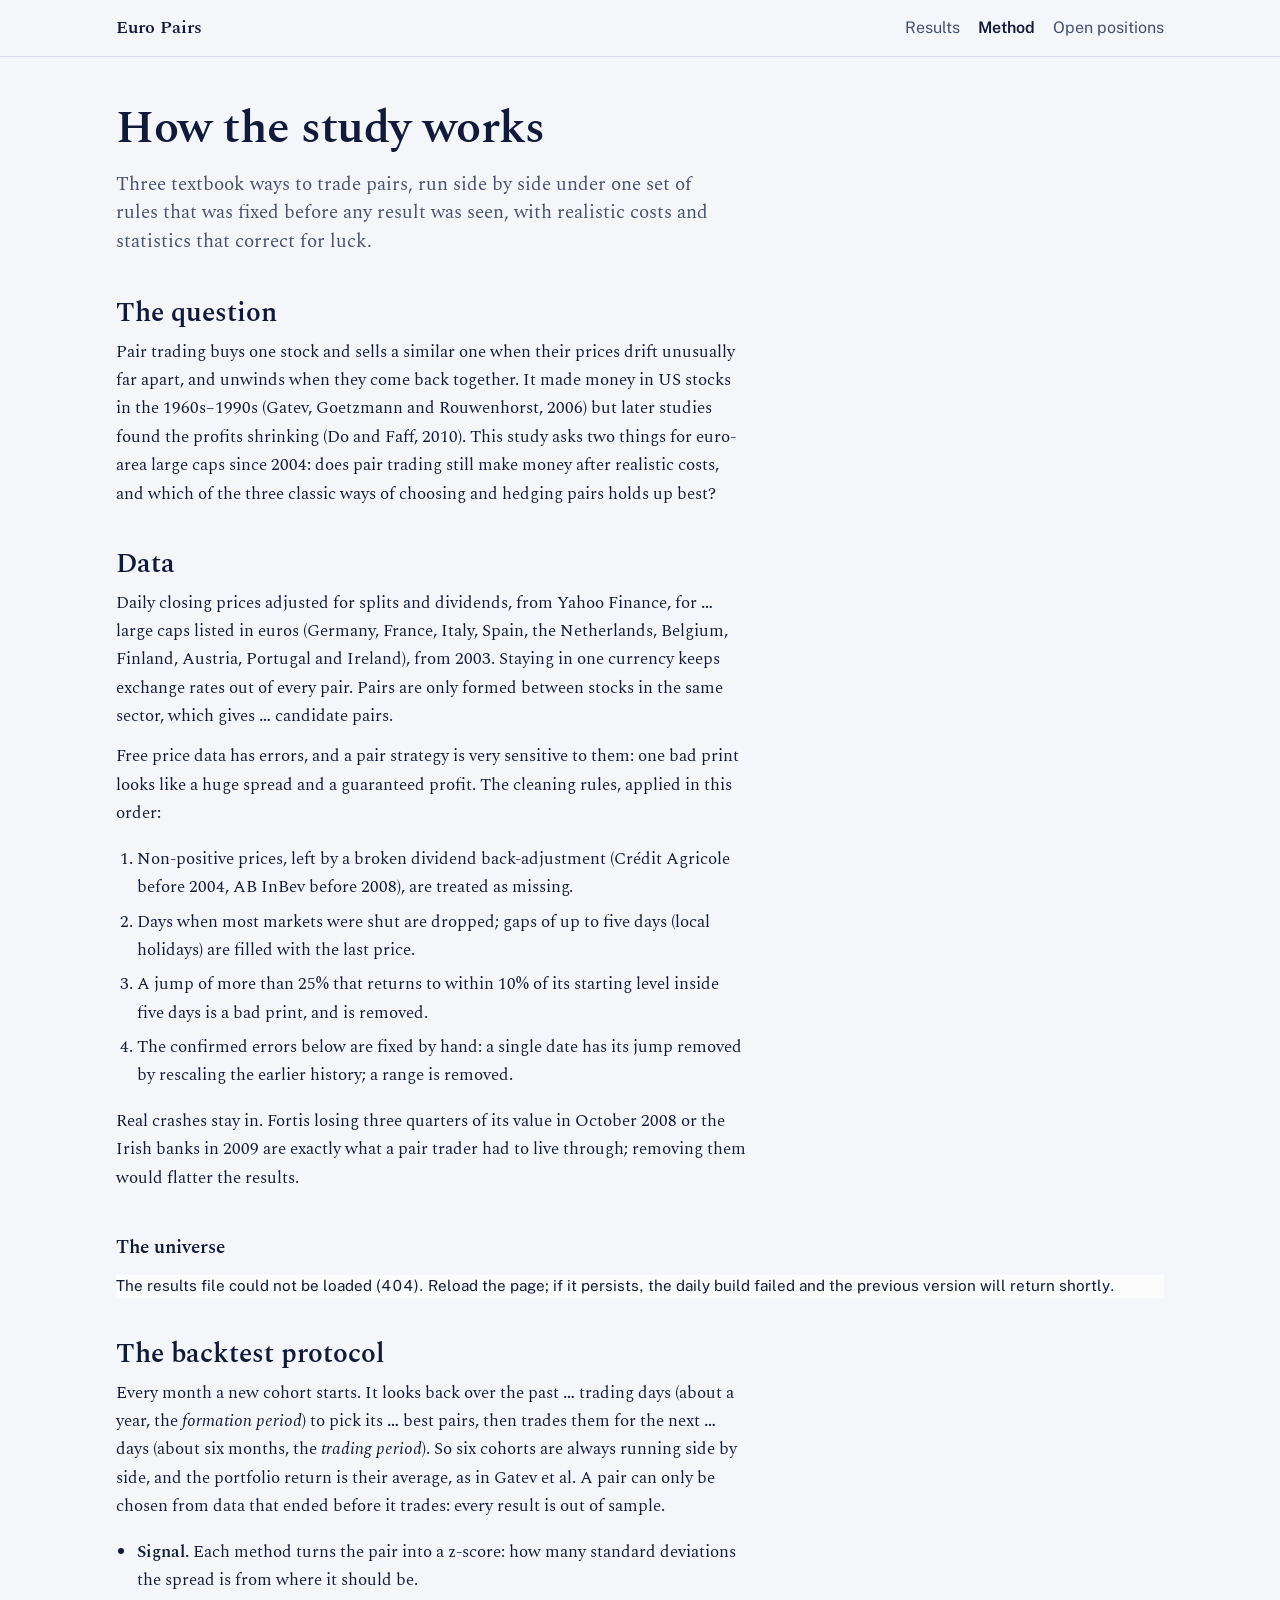
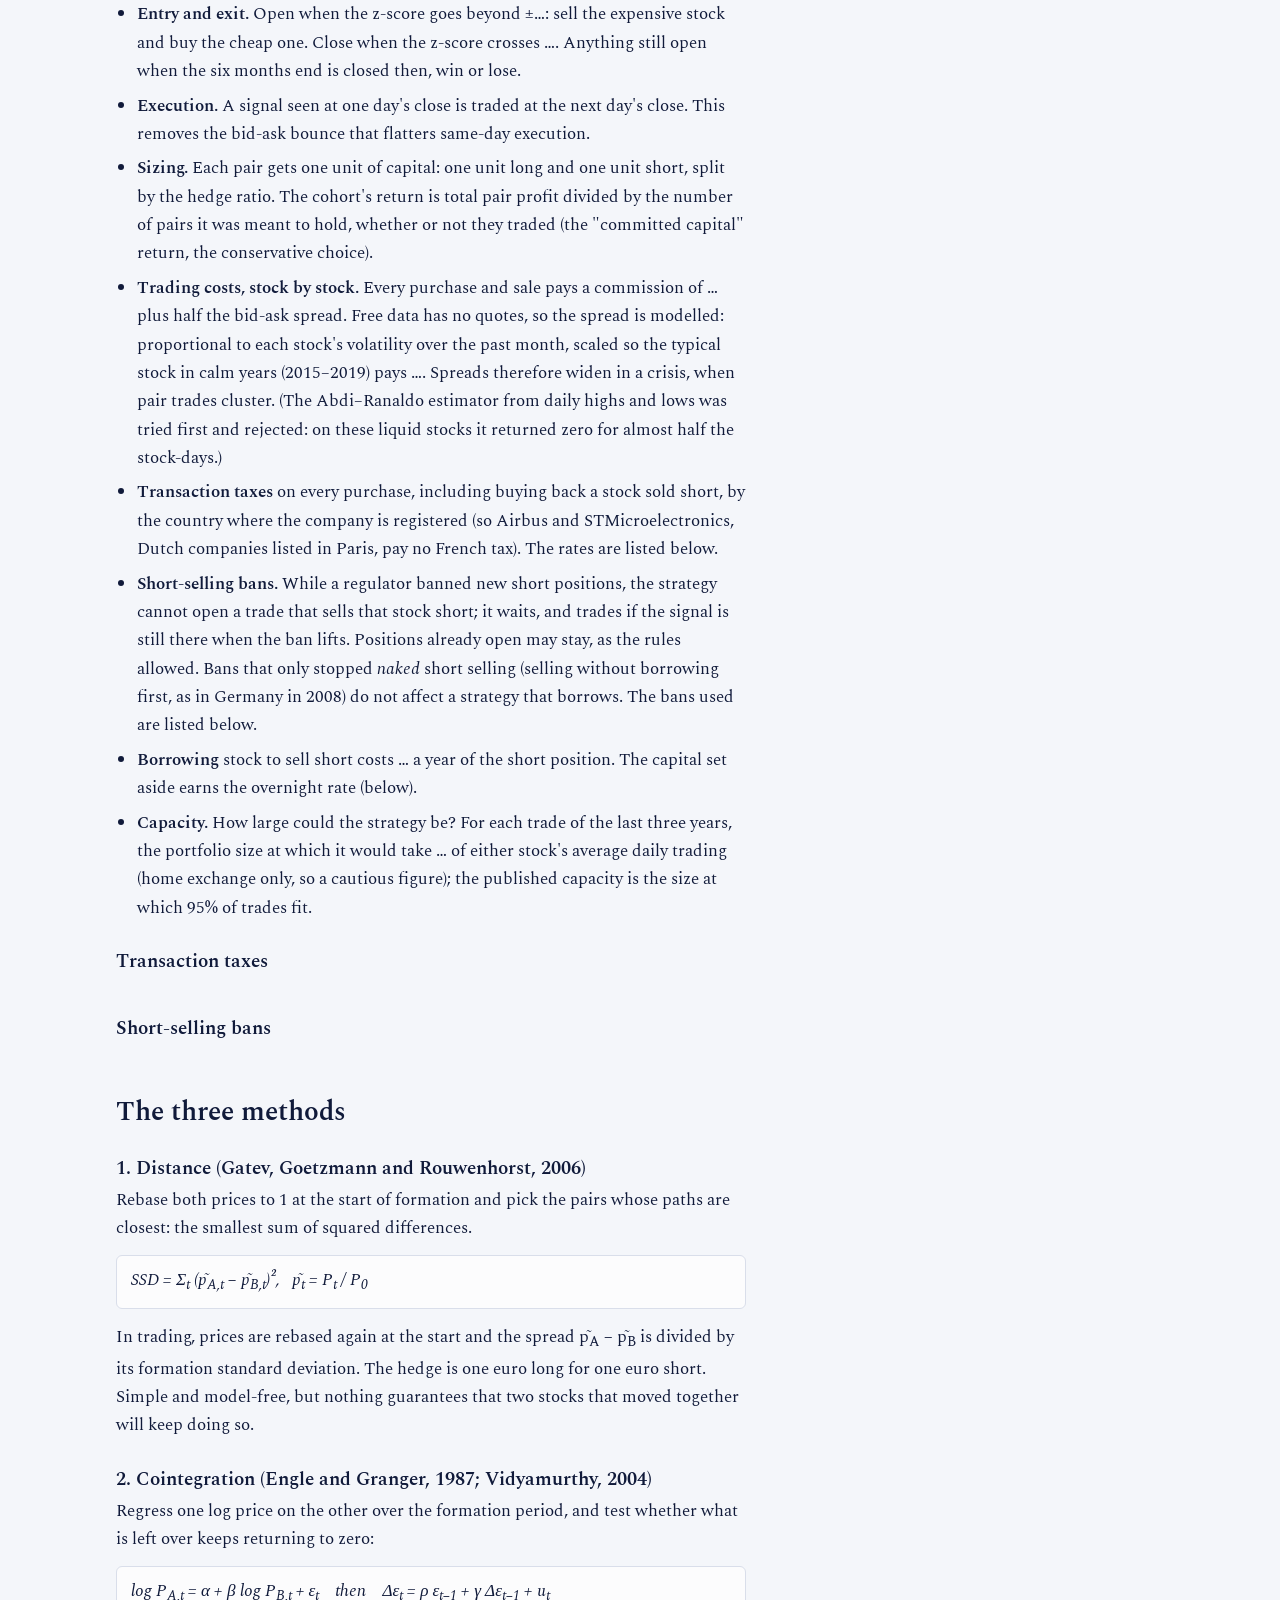
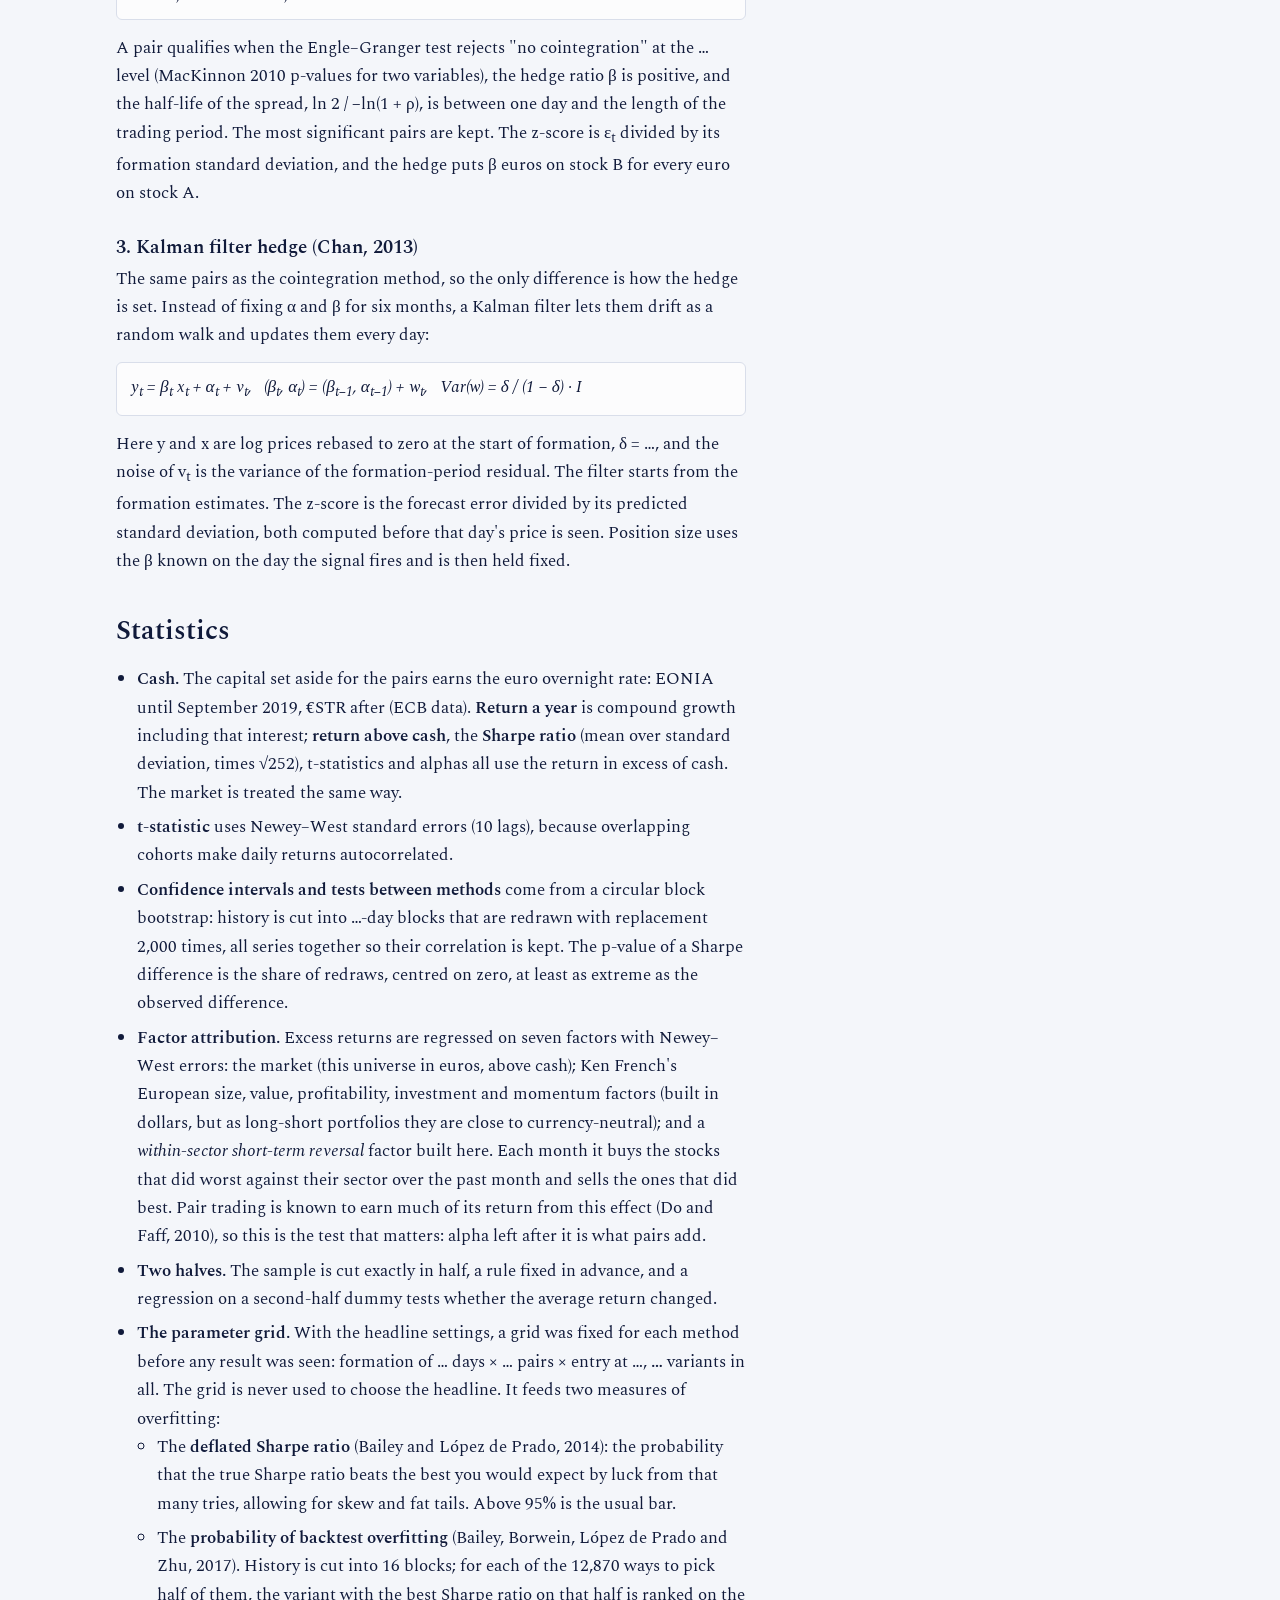
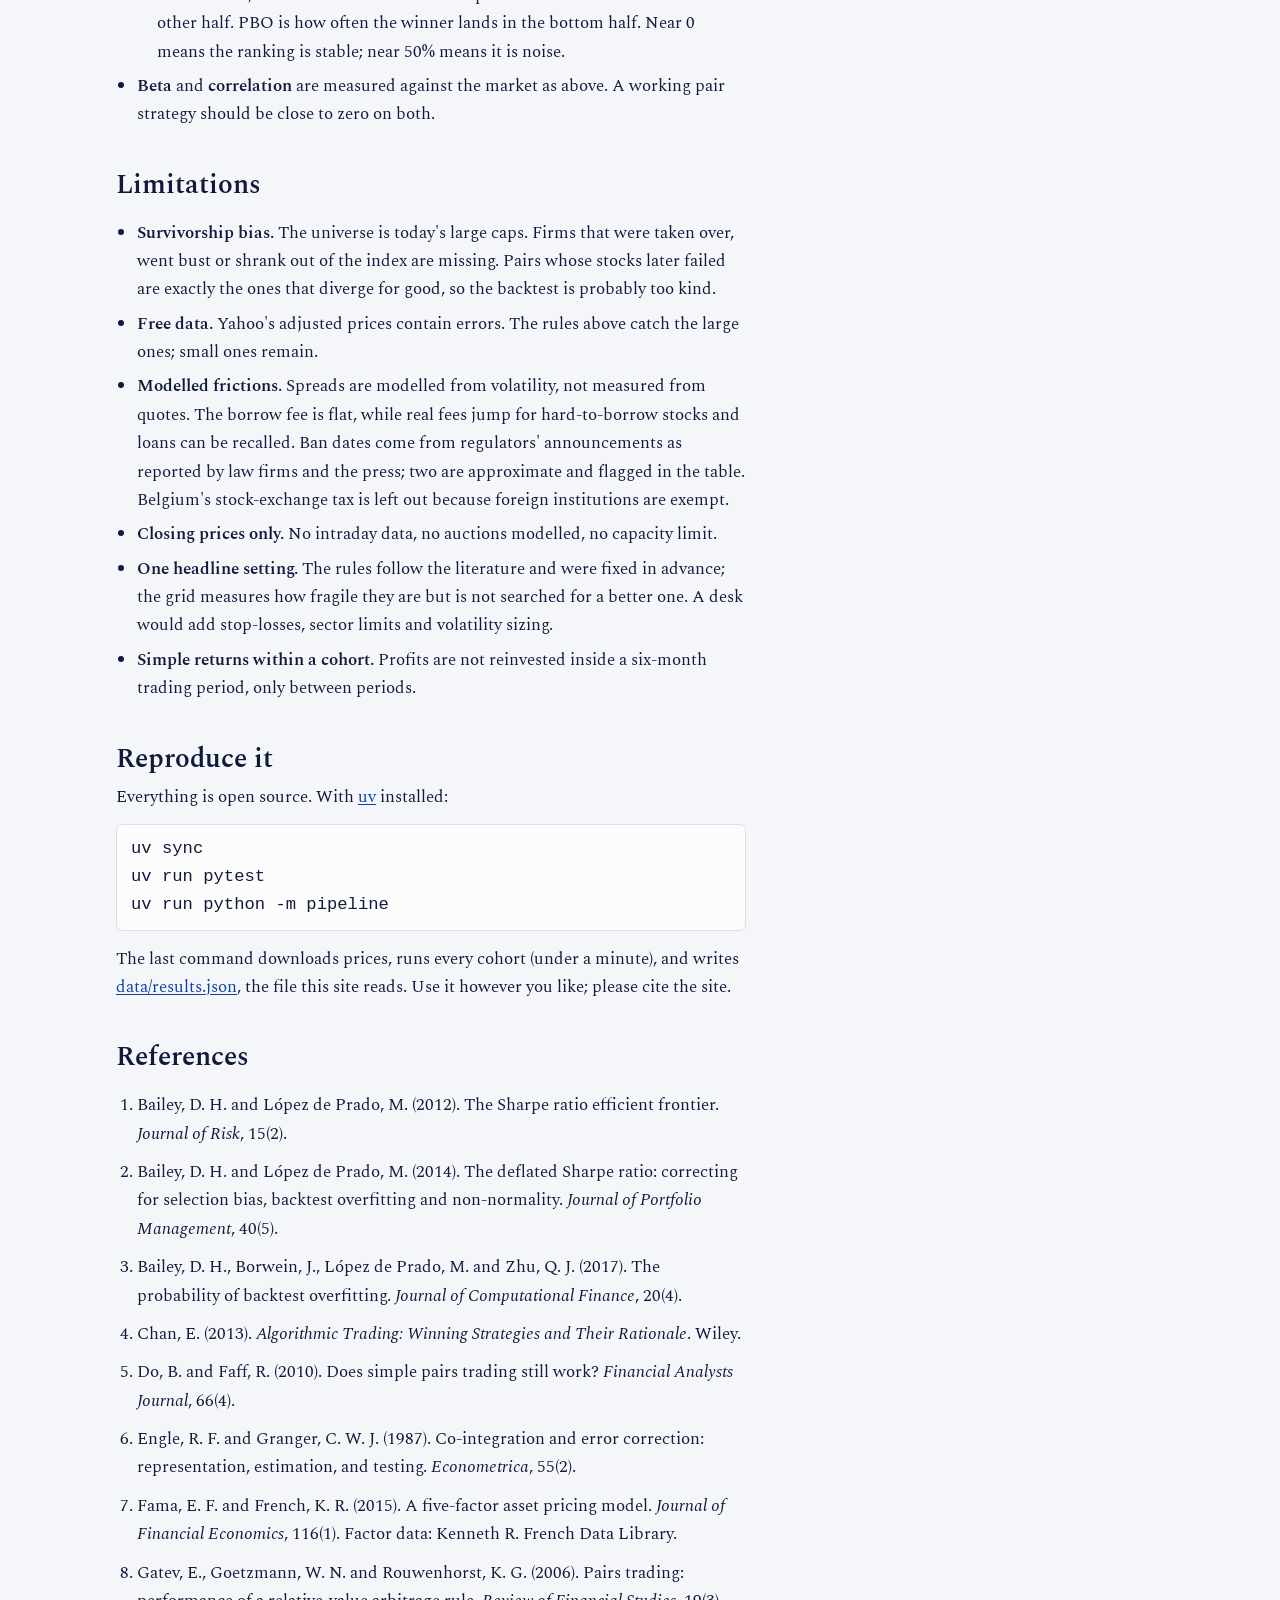
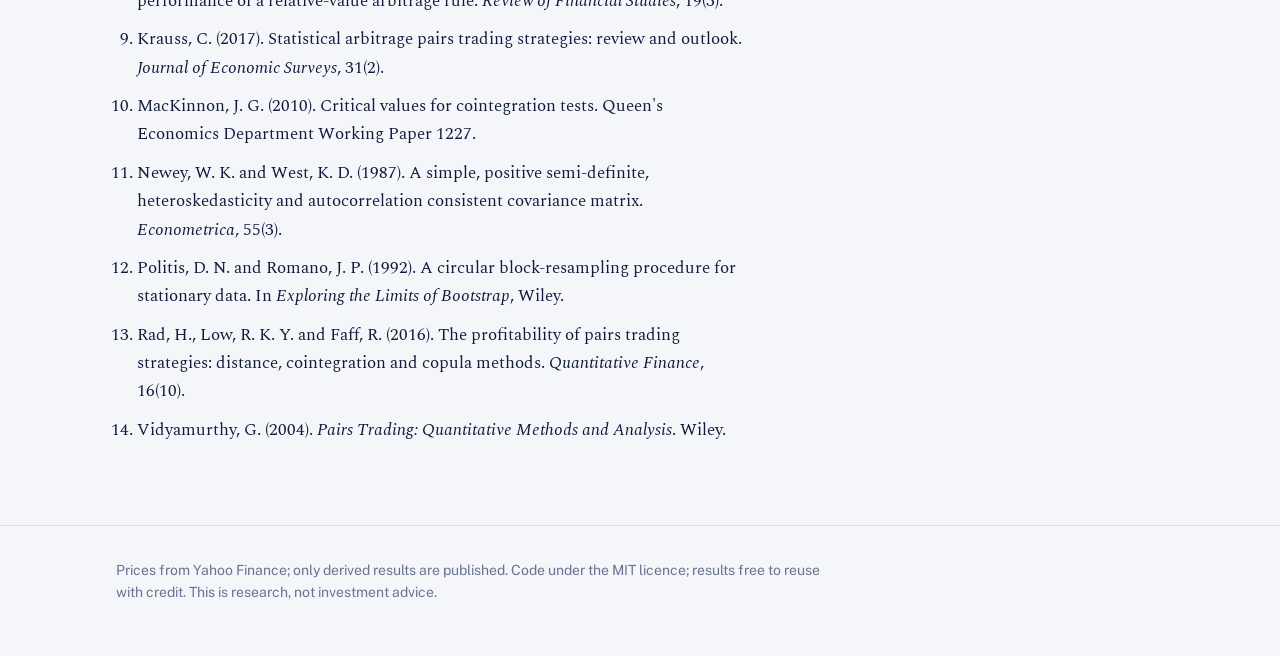
==== commit d81e91d9: "Realistic frictions: stock-level spreads, transaction taxes, short-selling bans, capacity - Half-spr" ====
--- a/site/method.html
+++ b/site/method.html
@@ -44,8 +44,16 @@
     <li><b>Entry and exit.</b> Open when the z-score goes beyond ±<span data-k="params.entry">…</span>: sell the expensive stock and buy the cheap one. Close when the z-score crosses <span data-k="params.exit">…</span>. Anything still open when the six months end is closed then, win or lose.</li>
     <li><b>Execution.</b> A signal seen at one day's close is traded at the next day's close. This removes the bid-ask bounce that flatters same-day execution.</li>
     <li><b>Sizing.</b> Each pair gets one unit of capital: one unit long and one unit short, split by the hedge ratio. The cohort's return is total pair profit divided by the number of pairs it was meant to hold, whether or not they traded (the "committed capital" return, the conservative choice).</li>
-    <li><b>Costs.</b> <span data-k="params.cost_bps">…</span> basis points of the amount traded, per leg and per side, covering commission, half the bid-ask spread and market impact for liquid large caps. Shorting costs <span data-k="params.borrow" data-fmt="pct">…</span> a year of the short position. The results page shows what happens from 0 to 30 bps.</li>
+    <li><b>Trading costs, stock by stock.</b> Every purchase and sale pays a commission of <span data-k="params.commission" data-fmt="bps">…</span> plus half the bid-ask spread. Free data has no quotes, so the spread is modelled: proportional to each stock's volatility over the past month, scaled so the typical stock in calm years (2015–2019) pays <span data-k="params.half_spread_calm" data-fmt="bps">…</span>. Spreads therefore widen in a crisis, when pair trades cluster. (The Abdi–Ranaldo estimator from daily highs and lows was tried first and rejected: on these liquid stocks it returned zero for almost half the stock-days.)</li>
+    <li><b>Transaction taxes</b> on every purchase, including buying back a stock sold short, by the country where the company is registered (so Airbus and STMicroelectronics, Dutch companies listed in Paris, pay no French tax). The rates are listed below.</li>
+    <li><b>Short-selling bans.</b> While a regulator banned new short positions, the strategy cannot open a trade that sells that stock short; it waits, and trades if the signal is still there when the ban lifts. Positions already open may stay, as the rules allowed. Bans that only stopped <em>naked</em> short selling (selling without borrowing first, as in Germany in 2008) do not affect a strategy that borrows. The bans used are listed below.</li>
+    <li><b>Borrowing</b> stock to sell short costs <span data-k="params.borrow" data-fmt="pct">…</span> a year of the short position. The capital set aside earns the overnight rate (below).</li>
+    <li><b>Capacity.</b> How large could the strategy be? For each trade of the last three years, the portfolio size at which it would take <span data-k="params.capacity_adv" data-fmt="pct">…</span> of either stock's average daily trading (home exchange only, so a cautious figure); the published capacity is the size at which 95% of trades fit.</li>
   </ul>
+  <h3>Transaction taxes</h3>
+  <div class="scroll"><table id="taxes"></table></div>
+  <h3>Short-selling bans</h3>
+  <div class="scroll"><table id="bans"></table></div>
 
   <h2>The three methods</h2>
   <h3>1. Distance (Gatev, Goetzmann and Rouwenhorst, 2006)</h3>
@@ -82,7 +90,7 @@
   <ul>
     <li><b>Survivorship bias.</b> The universe is today's large caps. Firms that were taken over, went bust or shrank out of the index are missing. Pairs whose stocks later failed are exactly the ones that diverge for good, so the backtest is probably too kind.</li>
     <li><b>Free data.</b> Yahoo's adjusted prices contain errors. The rules above catch the large ones; small ones remain.</li>
-    <li><b>Flat costs.</b> Real costs rise in a crisis, when spreads widen and borrowing gets scarce or recalled. Stocks can become impossible to short (bans on financials in 2008 and 2011).</li>
+    <li><b>Modelled frictions.</b> Spreads are modelled from volatility, not measured from quotes. The borrow fee is flat, while real fees jump for hard-to-borrow stocks and loans can be recalled. Ban dates come from regulators' announcements as reported by law firms and the press; two are approximate and flagged in the table. Belgium's stock-exchange tax is left out because foreign institutions are exempt.</li>
     <li><b>Closing prices only.</b> No intraday data, no auctions modelled, no capacity limit.</li>
     <li><b>One headline setting.</b> The rules follow the literature and were fixed in advance; the grid measures how fragile they are but is not searched for a better one. A desk would add stop-losses, sector limits and volatility sizing.</li>
     <li><b>Simple returns within a cohort.</b> Profits are not reinvested inside a six-month trading period, only between periods.</li>
--- a/site/style.css
+++ b/site/style.css
@@ -109,6 +109,9 @@
 .prose li { margin-bottom: 6px; }
 .formula { font-family: var(--serif); font-style: italic; background: var(--surface); border: 1px solid var(--rule); border-radius: 6px; padding: 10px 14px; margin: 10px 0 14px; overflow-x: auto; }
 .refs li { margin-bottom: 10px; }
+/* tables break out of the prose column to the page width */
+.prose > .scroll { width: min(1048px, calc(100vw - 32px)); font: 0.95rem/1.5 var(--sans); }
+.prose > .scroll td.t-left { min-width: 28ch; }
 
 footer { border-top: 1px solid var(--rule); margin-top: 56px; padding: 22px 0 40px; color: var(--muted); font-size: 0.875rem; }
 footer p { max-width: 80ch; }
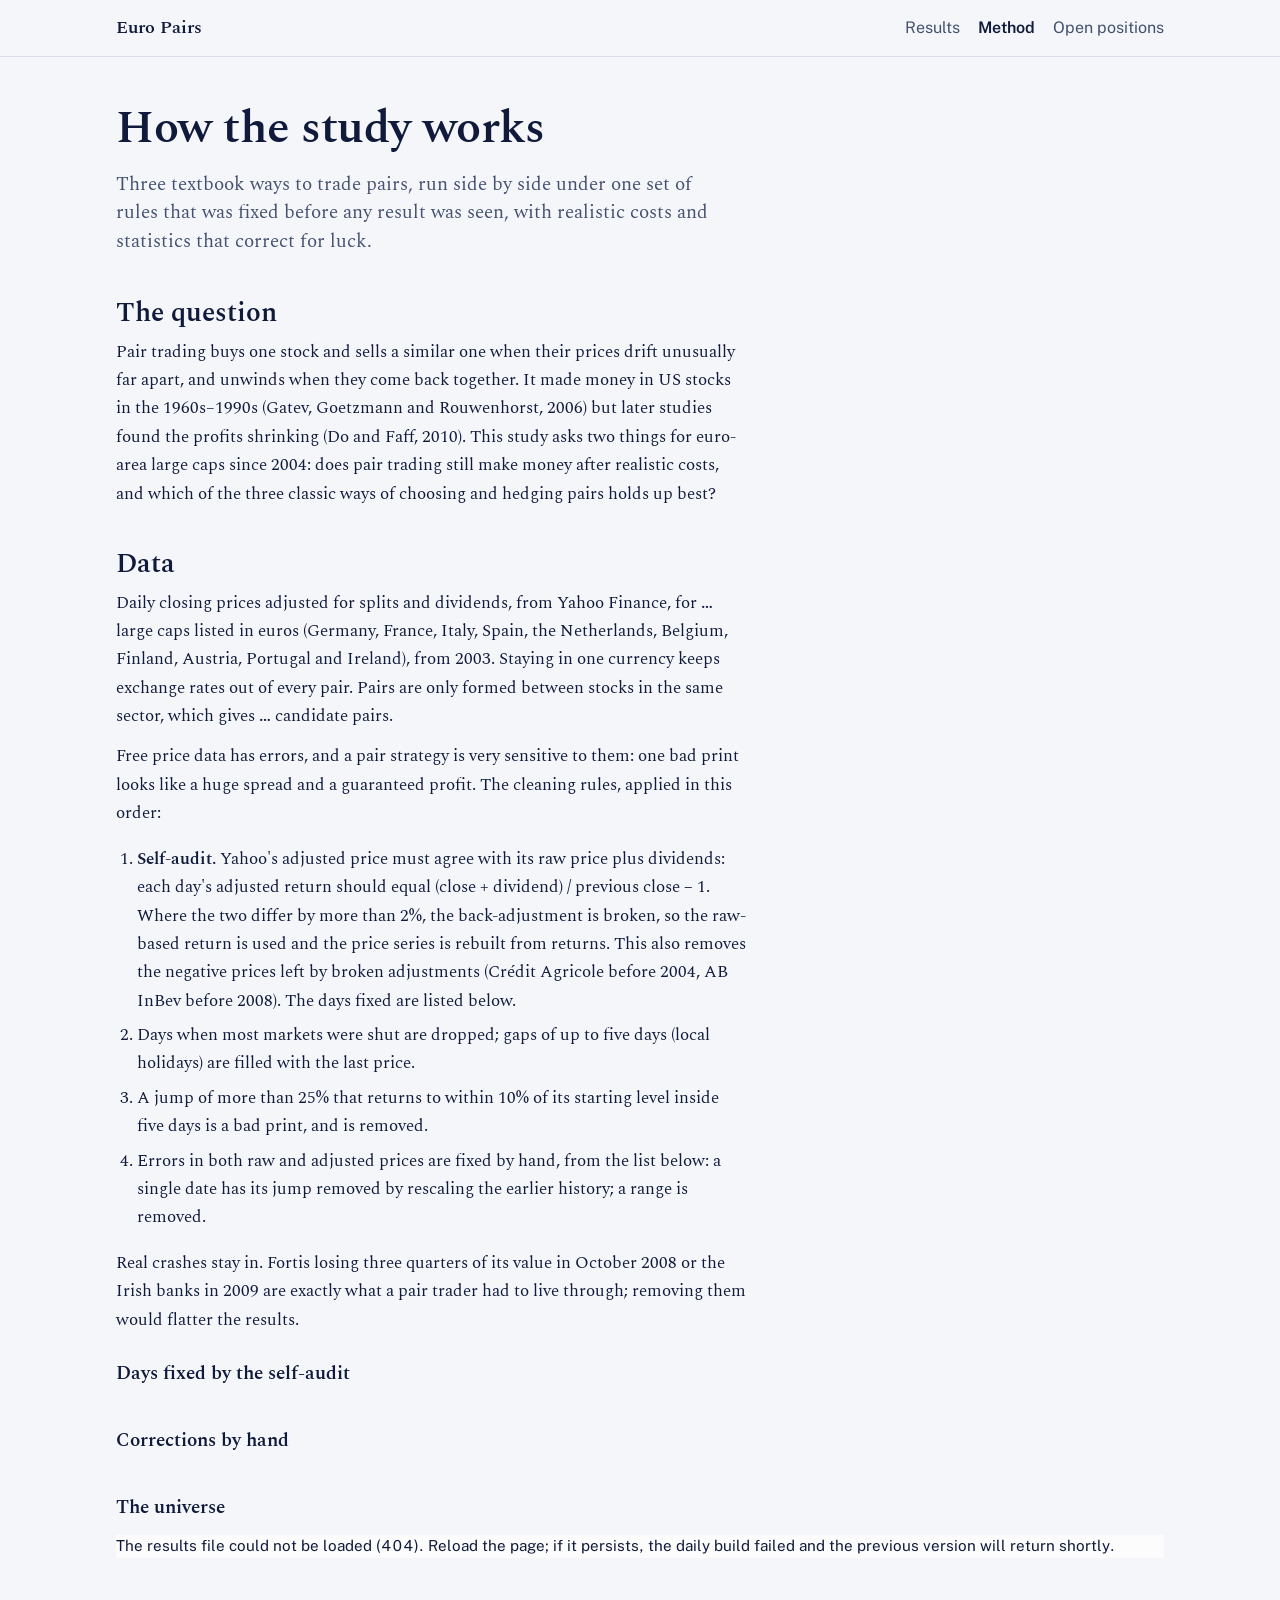
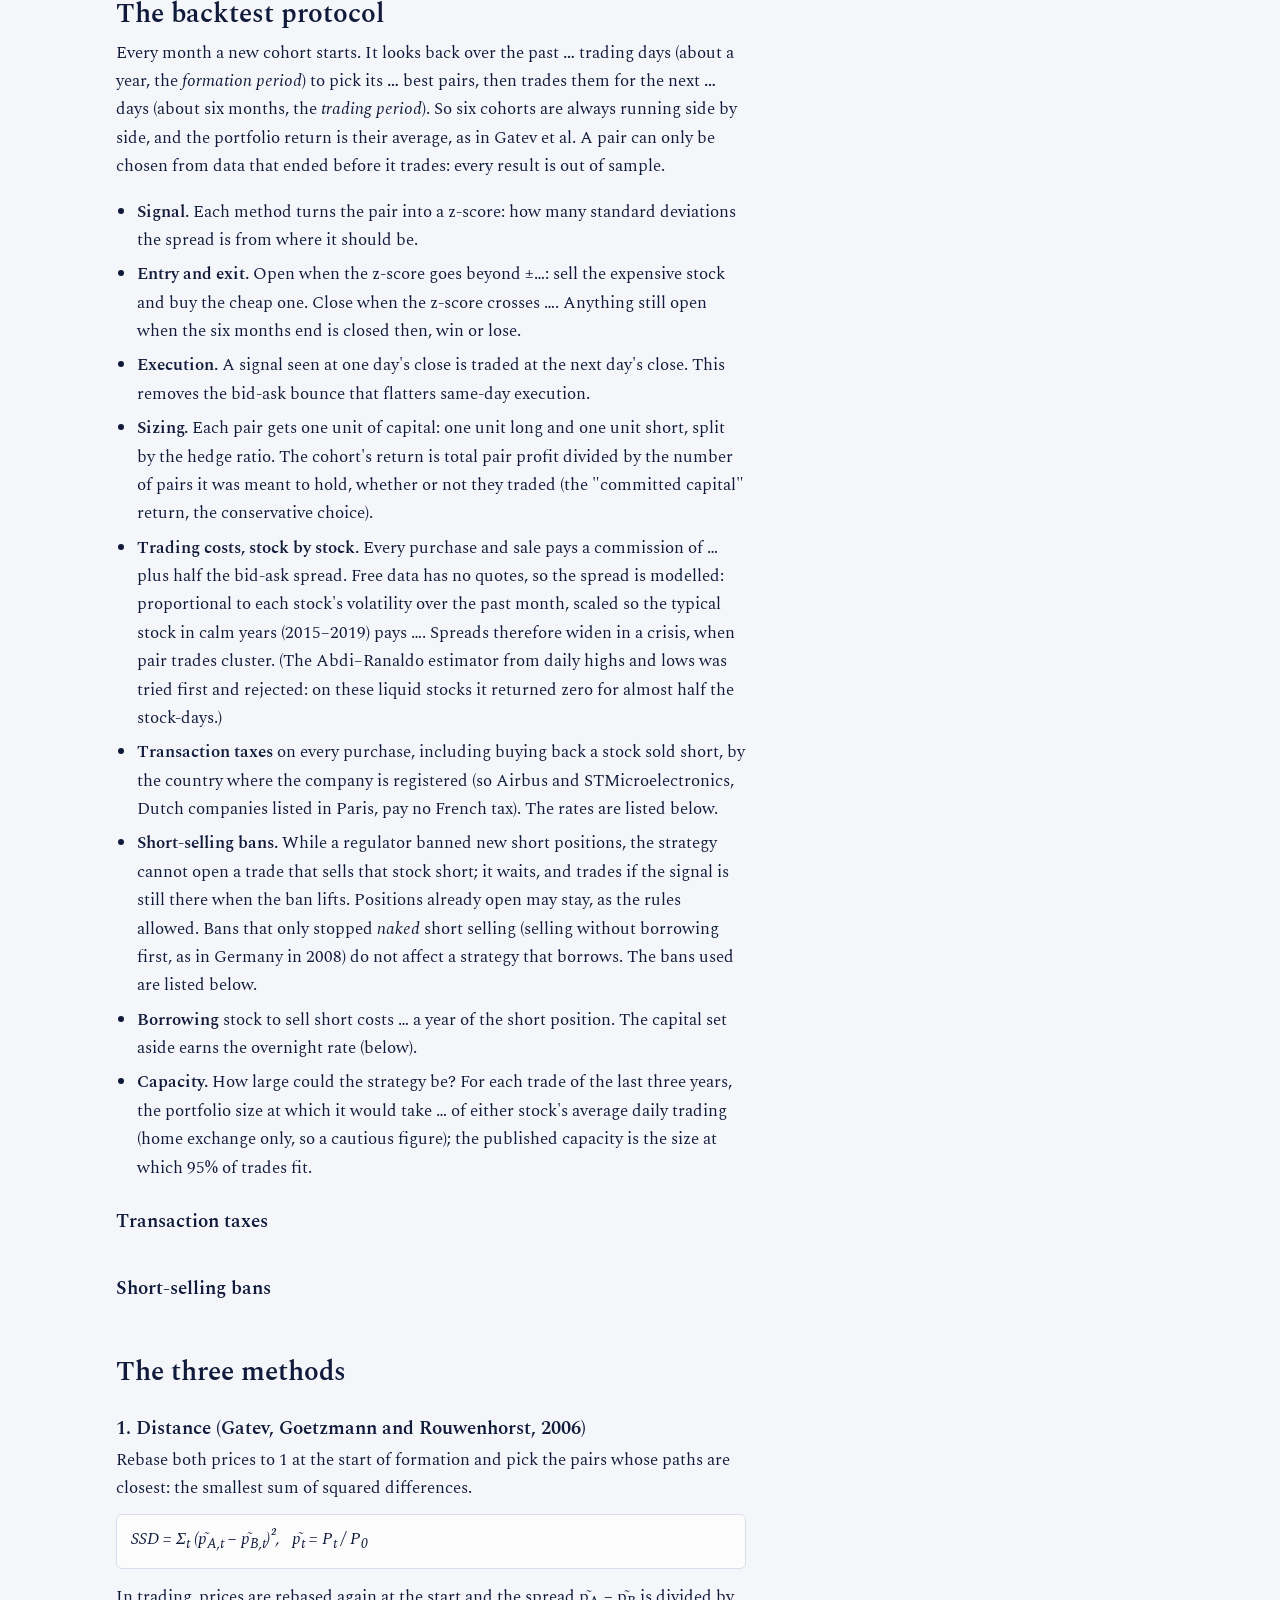
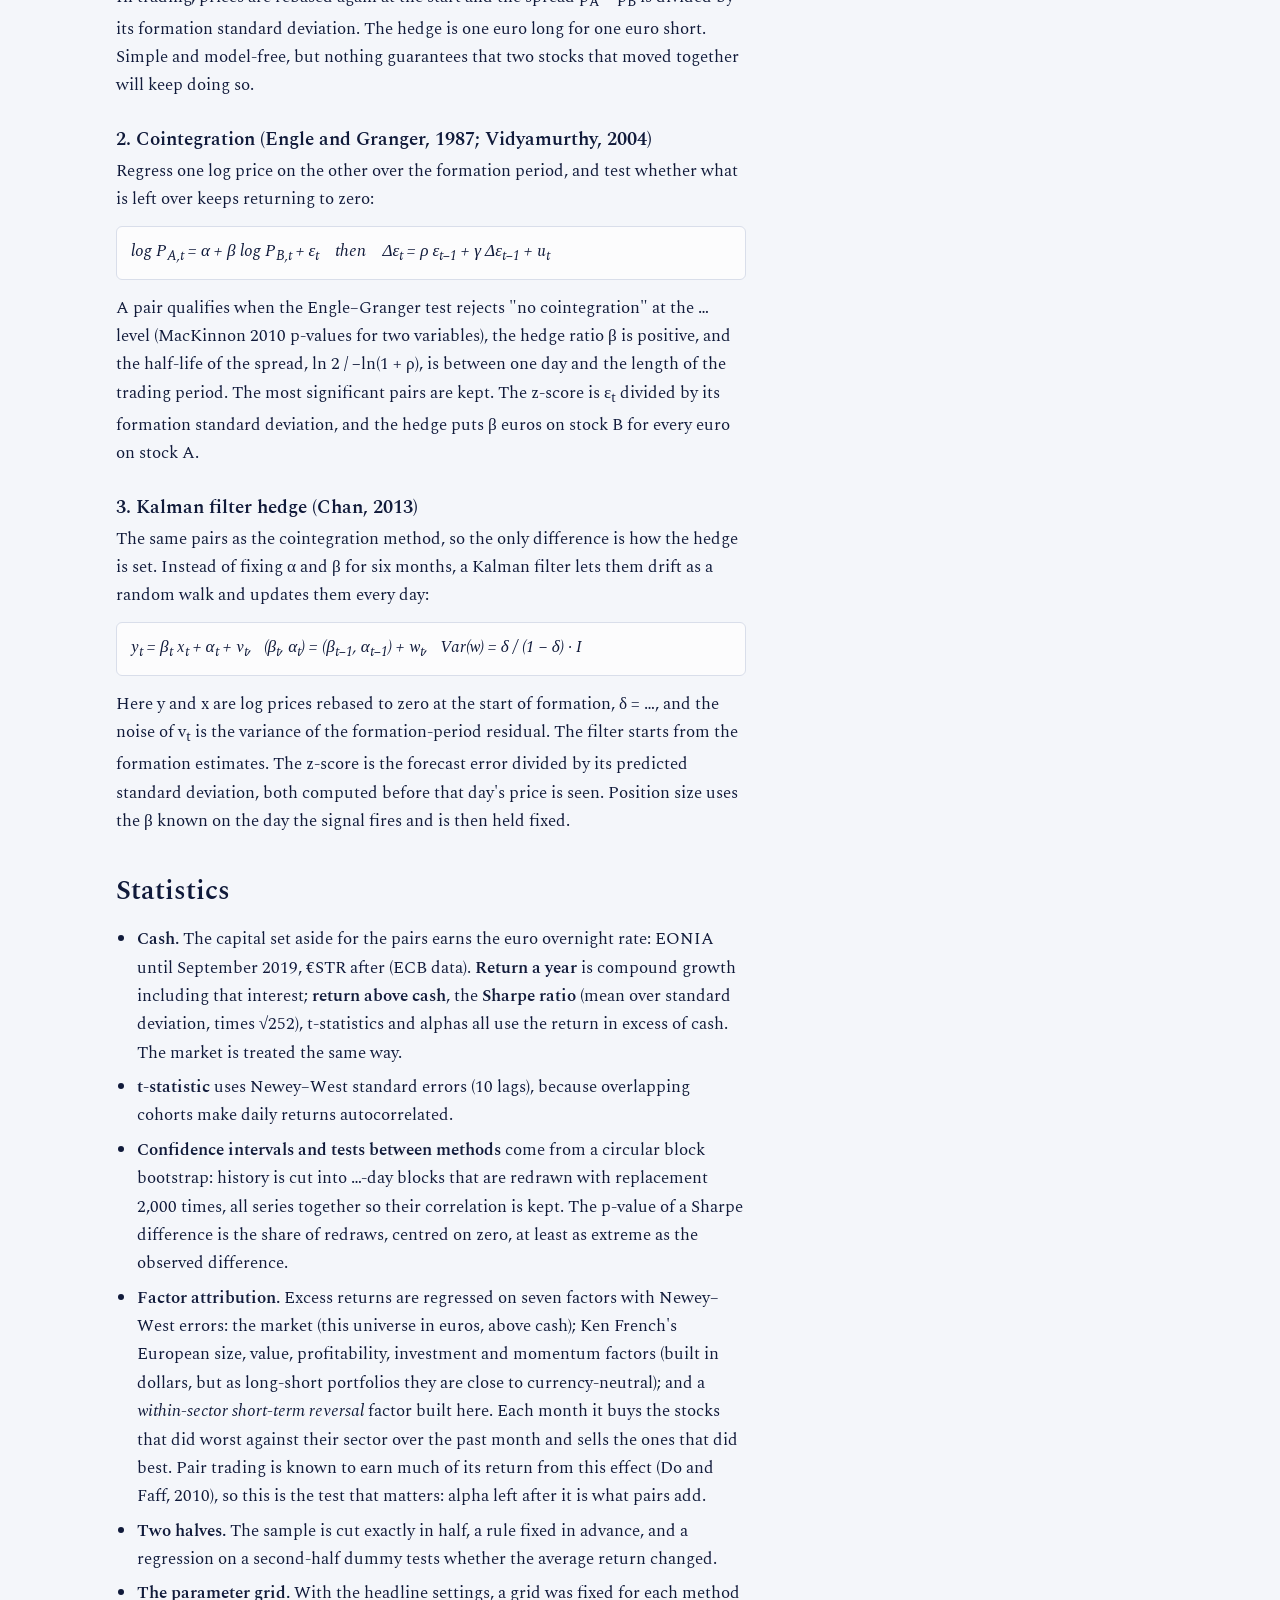
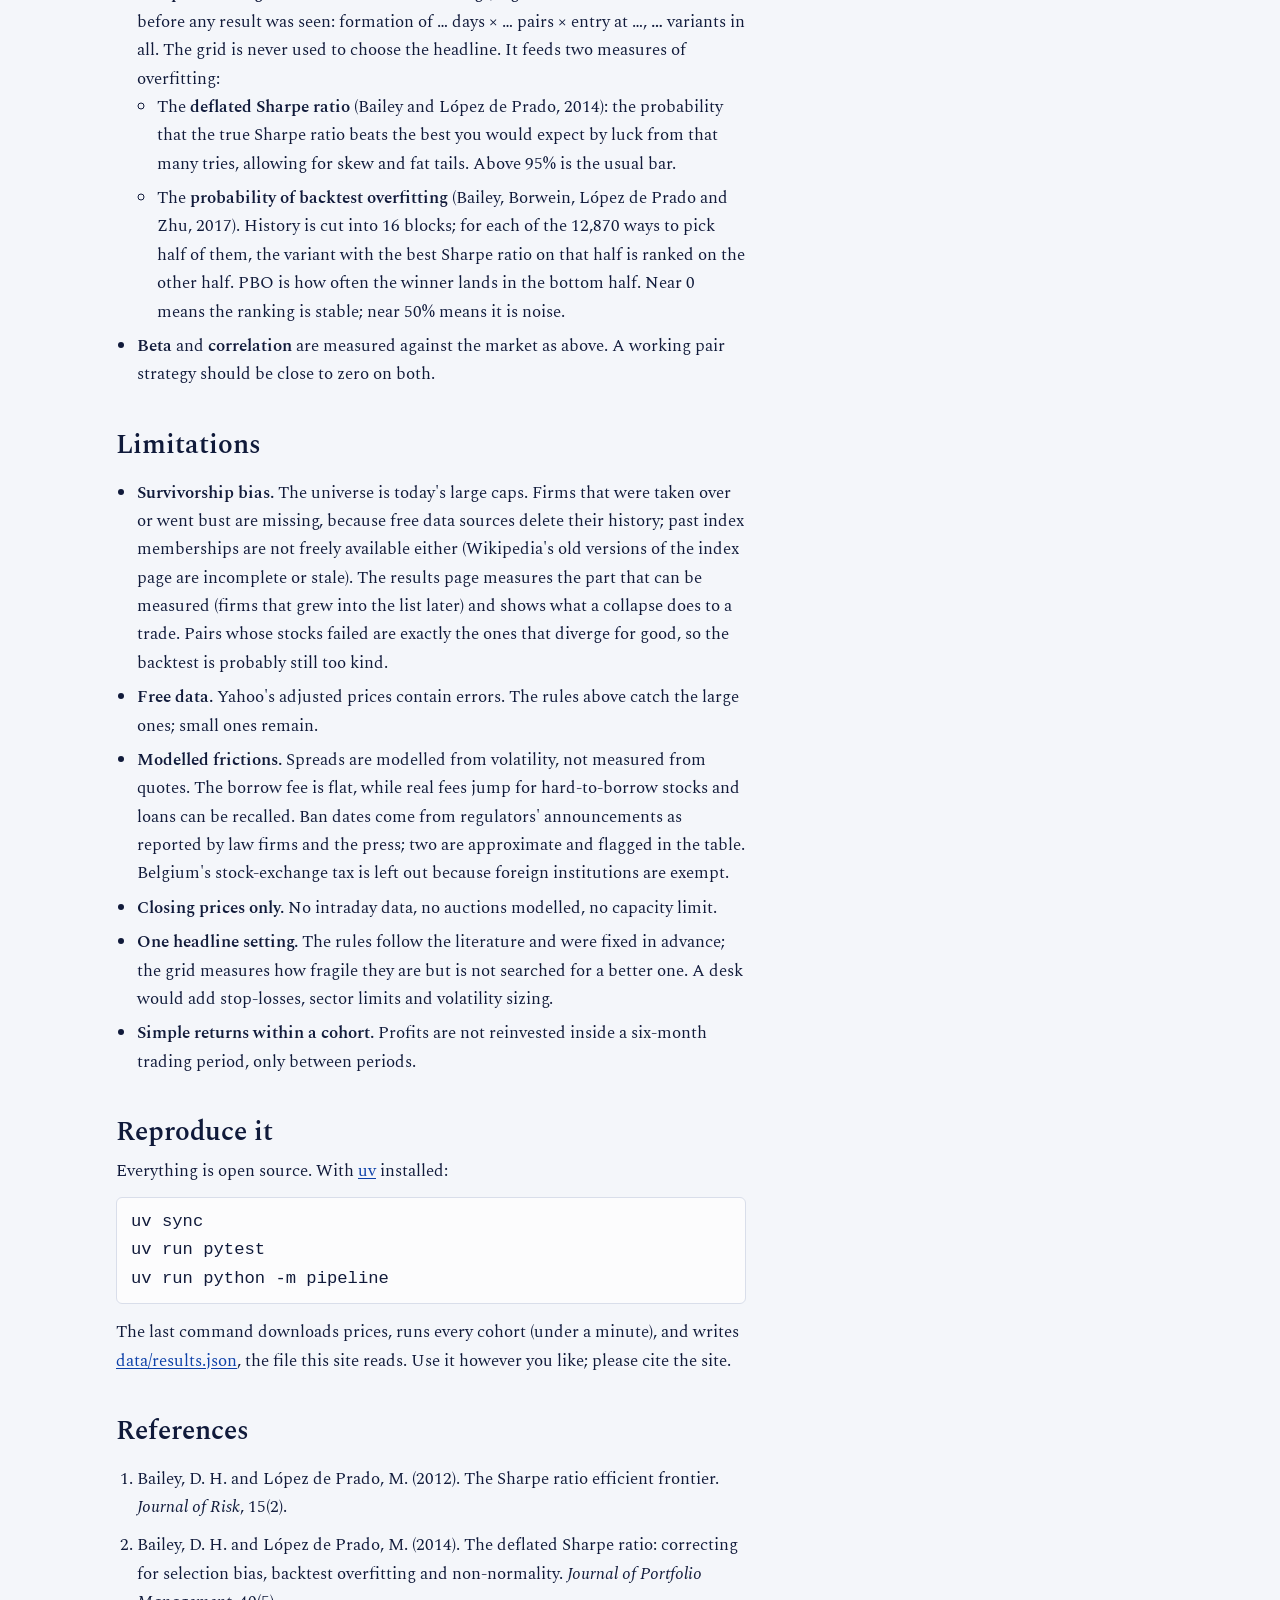
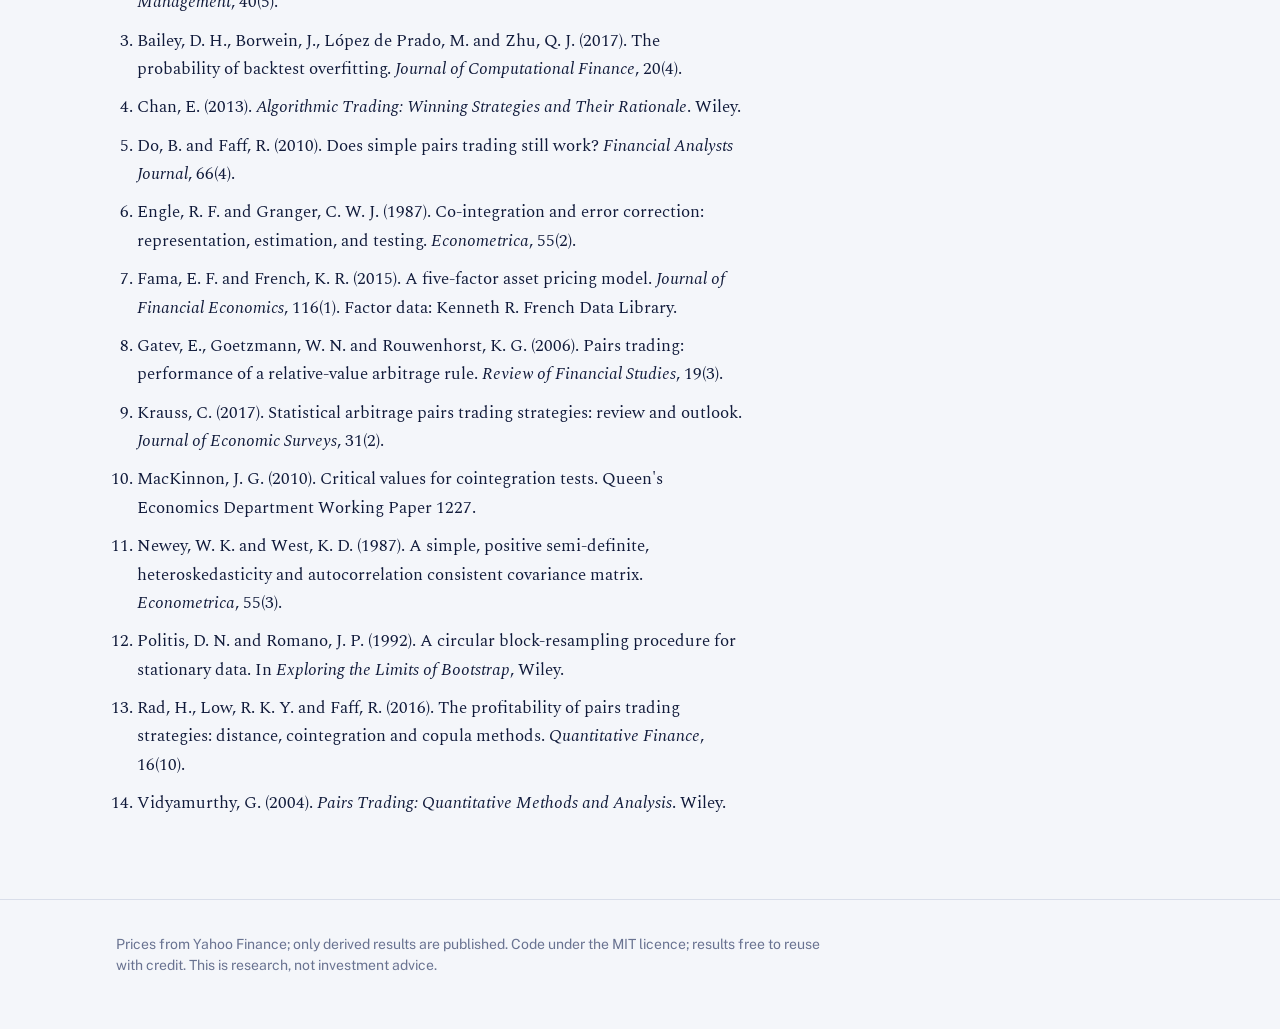
==== commit a53f9f99: "Data bias: Yahoo self-audit, survivorship checks - Self-audit: adjusted returns checked against raw " ====
--- a/site/method.html
+++ b/site/method.html
@@ -27,12 +27,15 @@
   <p>Daily closing prices adjusted for splits and dividends, from Yahoo Finance, for <b data-k="universe.length">…</b> large caps listed in euros (Germany, France, Italy, Spain, the Netherlands, Belgium, Finland, Austria, Portugal and Ireland), from 2003. Staying in one currency keeps exchange rates out of every pair. Pairs are only formed between stocks in the same sector, which gives <b data-k="candidate_pairs">…</b> candidate pairs.</p>
   <p>Free price data has errors, and a pair strategy is very sensitive to them: one bad print looks like a huge spread and a guaranteed profit. The cleaning rules, applied in this order:</p>
   <ol>
-    <li>Non-positive prices, left by a broken dividend back-adjustment (Crédit Agricole before 2004, AB InBev before 2008), are treated as missing.</li>
+    <li><b>Self-audit.</b> Yahoo's adjusted price must agree with its raw price plus dividends: each day's adjusted return should equal (close + dividend) / previous close − 1. Where the two differ by more than 2%, the back-adjustment is broken, so the raw-based return is used and the price series is rebuilt from returns. This also removes the negative prices left by broken adjustments (Crédit Agricole before 2004, AB InBev before 2008). The days fixed are listed below.</li>
     <li>Days when most markets were shut are dropped; gaps of up to five days (local holidays) are filled with the last price.</li>
     <li>A jump of more than 25% that returns to within 10% of its starting level inside five days is a bad print, and is removed.</li>
-    <li>The confirmed errors below are fixed by hand: a single date has its jump removed by rescaling the earlier history; a range is removed.</li>
+    <li>Errors in both raw and adjusted prices are fixed by hand, from the list below: a single date has its jump removed by rescaling the earlier history; a range is removed.</li>
   </ol>
   <p>Real crashes stay in. Fortis losing three quarters of its value in October 2008 or the Irish banks in 2009 are exactly what a pair trader had to live through; removing them would flatter the results.</p>
+  <h3>Days fixed by the self-audit</h3>
+  <div class="scroll"><table id="audit"></table></div>
+  <h3>Corrections by hand</h3>
   <div class="scroll"><table id="corrections"></table></div>
   <h3>The universe</h3>
   <div class="scroll"><table id="universe"></table></div>
@@ -88,7 +91,7 @@
 
   <h2>Limitations</h2>
   <ul>
-    <li><b>Survivorship bias.</b> The universe is today's large caps. Firms that were taken over, went bust or shrank out of the index are missing. Pairs whose stocks later failed are exactly the ones that diverge for good, so the backtest is probably too kind.</li>
+    <li><b>Survivorship bias.</b> The universe is today's large caps. Firms that were taken over or went bust are missing, because free data sources delete their history; past index memberships are not freely available either (Wikipedia's old versions of the index page are incomplete or stale). The results page measures the part that can be measured (firms that grew into the list later) and shows what a collapse does to a trade. Pairs whose stocks failed are exactly the ones that diverge for good, so the backtest is probably still too kind.</li>
     <li><b>Free data.</b> Yahoo's adjusted prices contain errors. The rules above catch the large ones; small ones remain.</li>
     <li><b>Modelled frictions.</b> Spreads are modelled from volatility, not measured from quotes. The borrow fee is flat, while real fees jump for hard-to-borrow stocks and loans can be recalled. Ban dates come from regulators' announcements as reported by law firms and the press; two are approximate and flagged in the table. Belgium's stock-exchange tax is left out because foreign institutions are exempt.</li>
     <li><b>Closing prices only.</b> No intraday data, no auctions modelled, no capacity limit.</li>
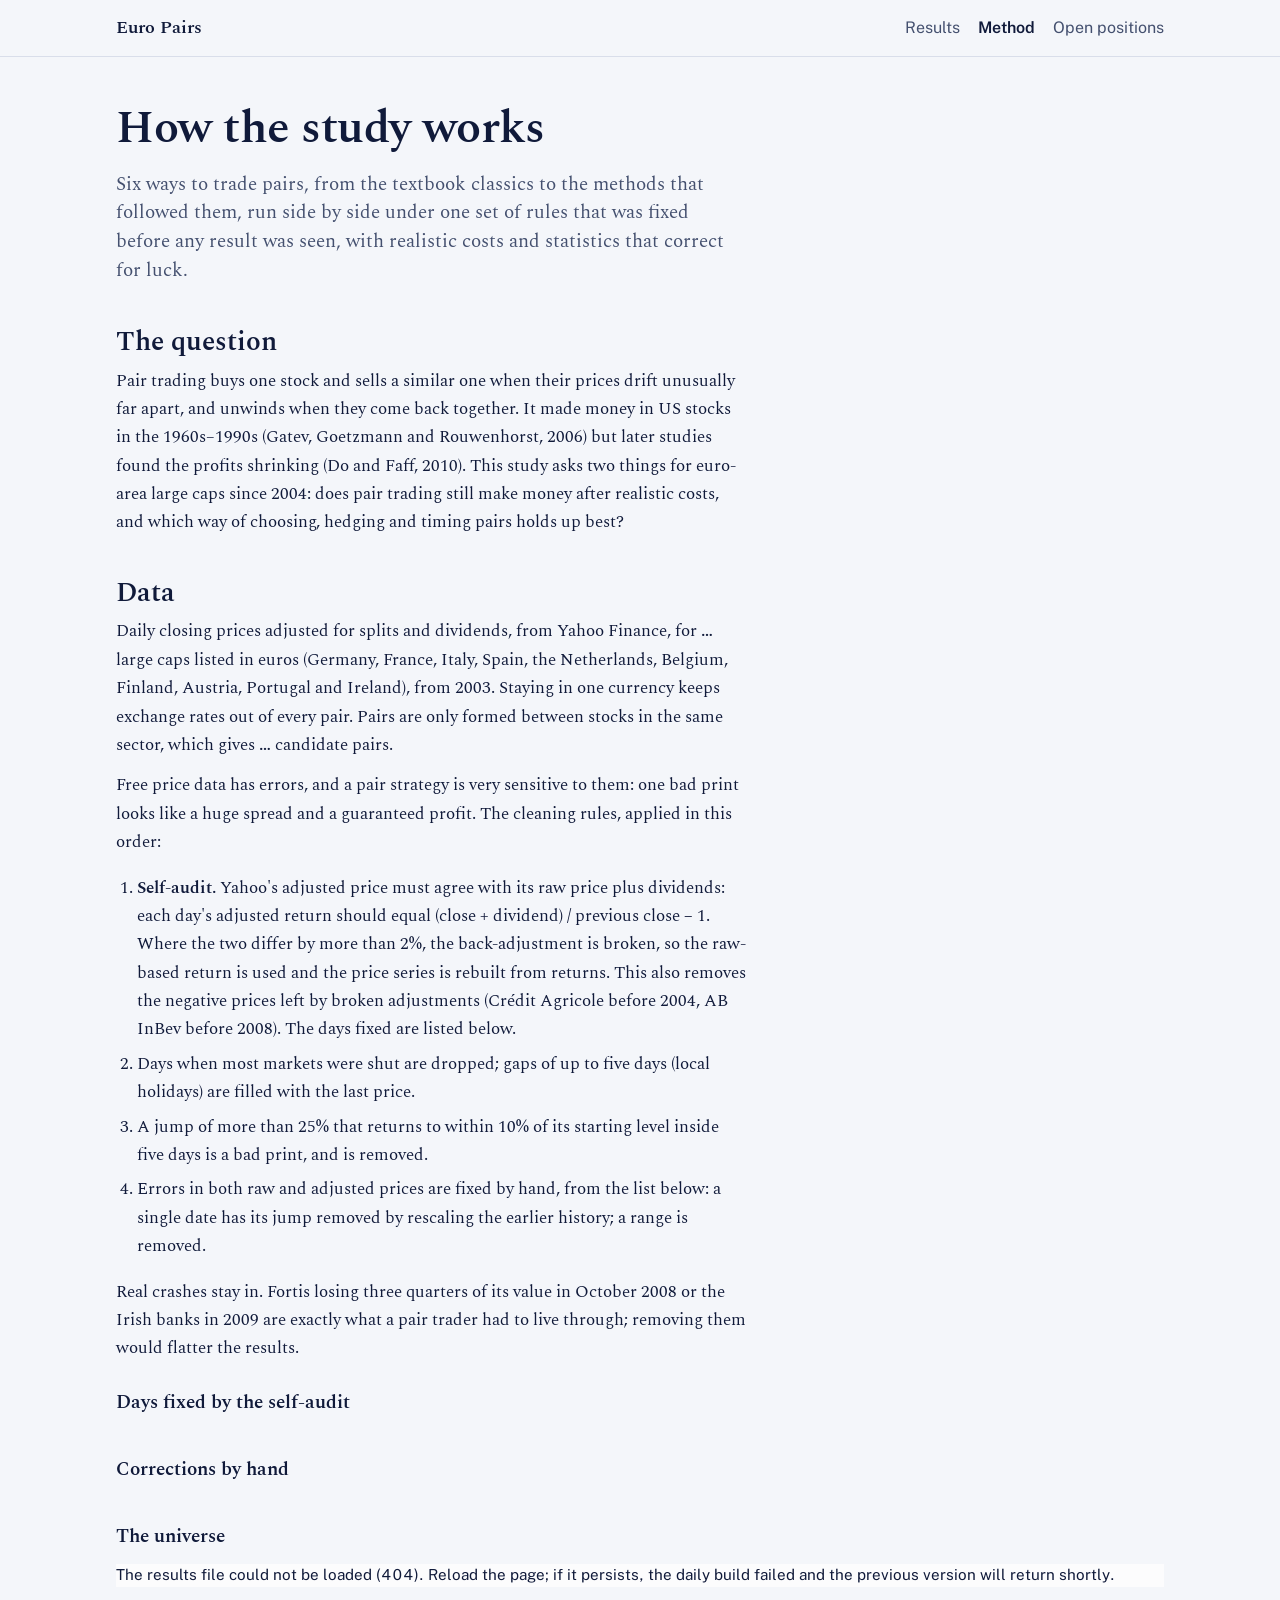
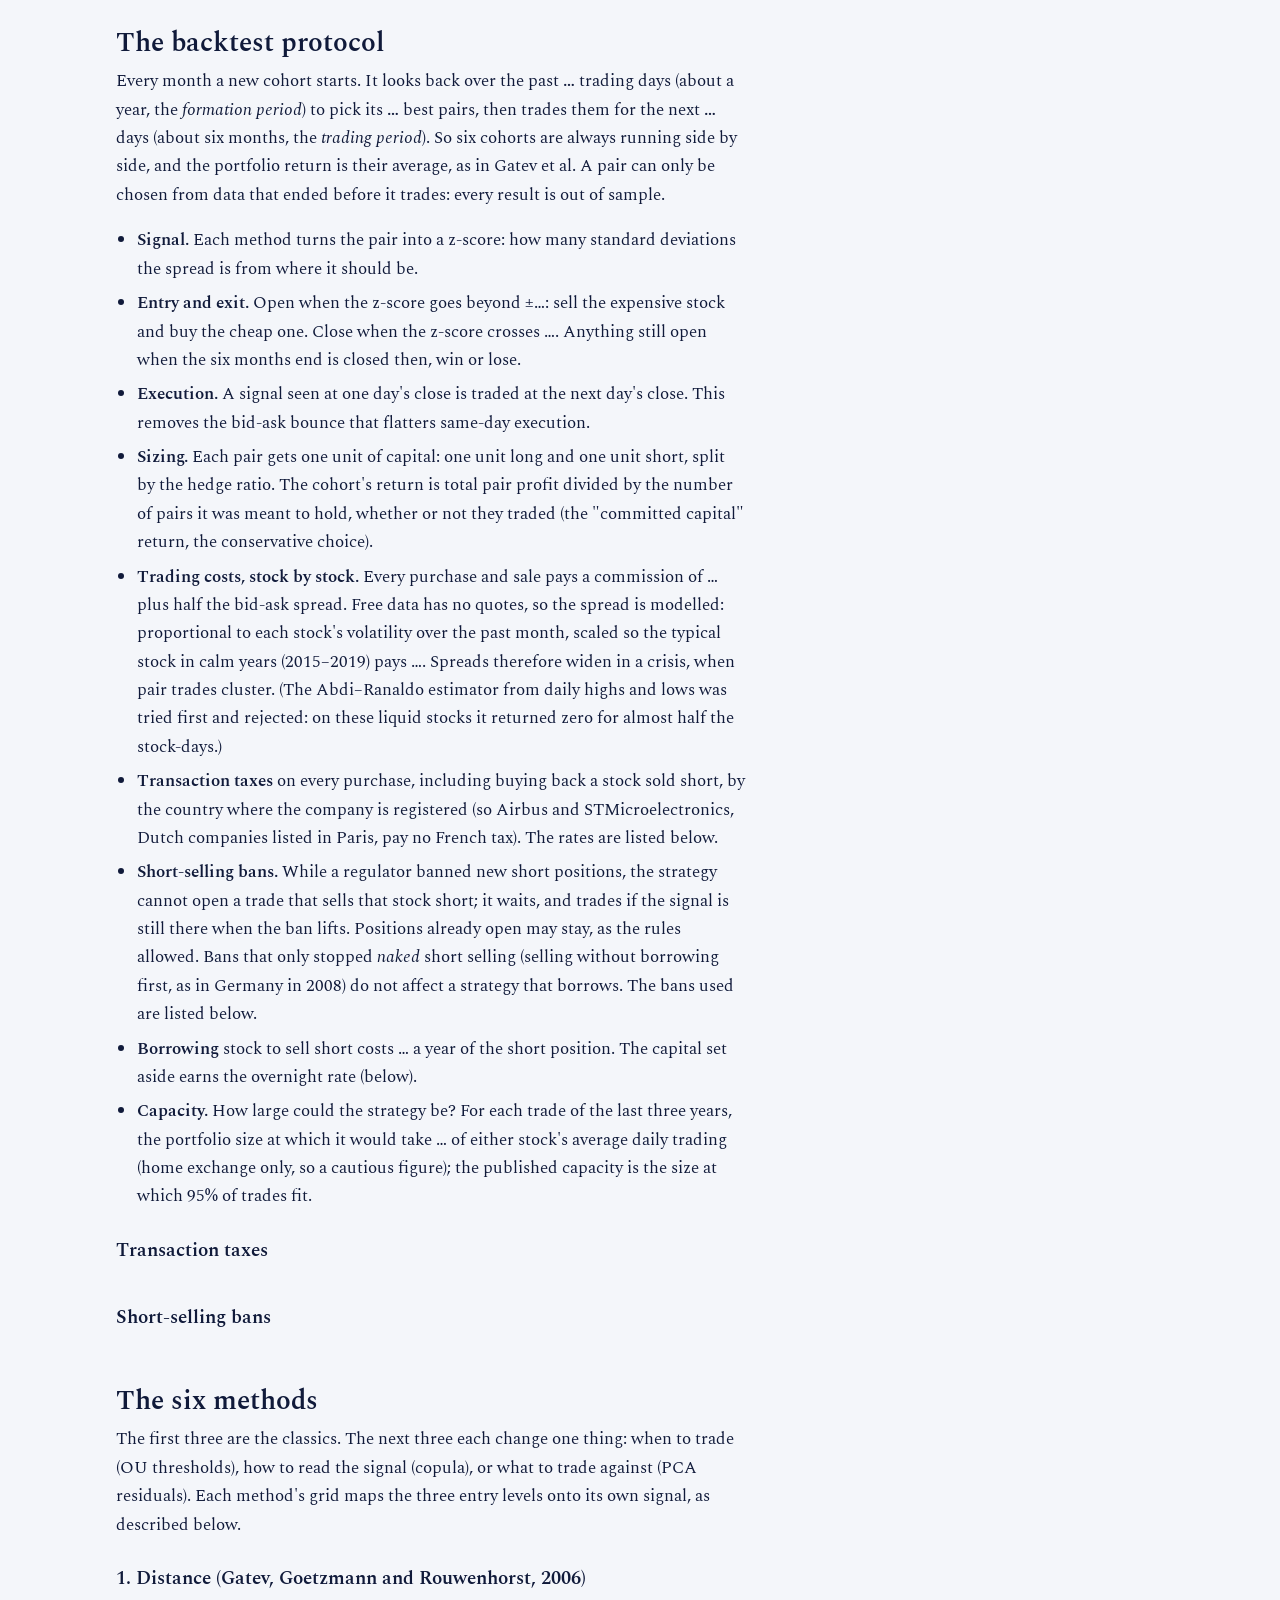
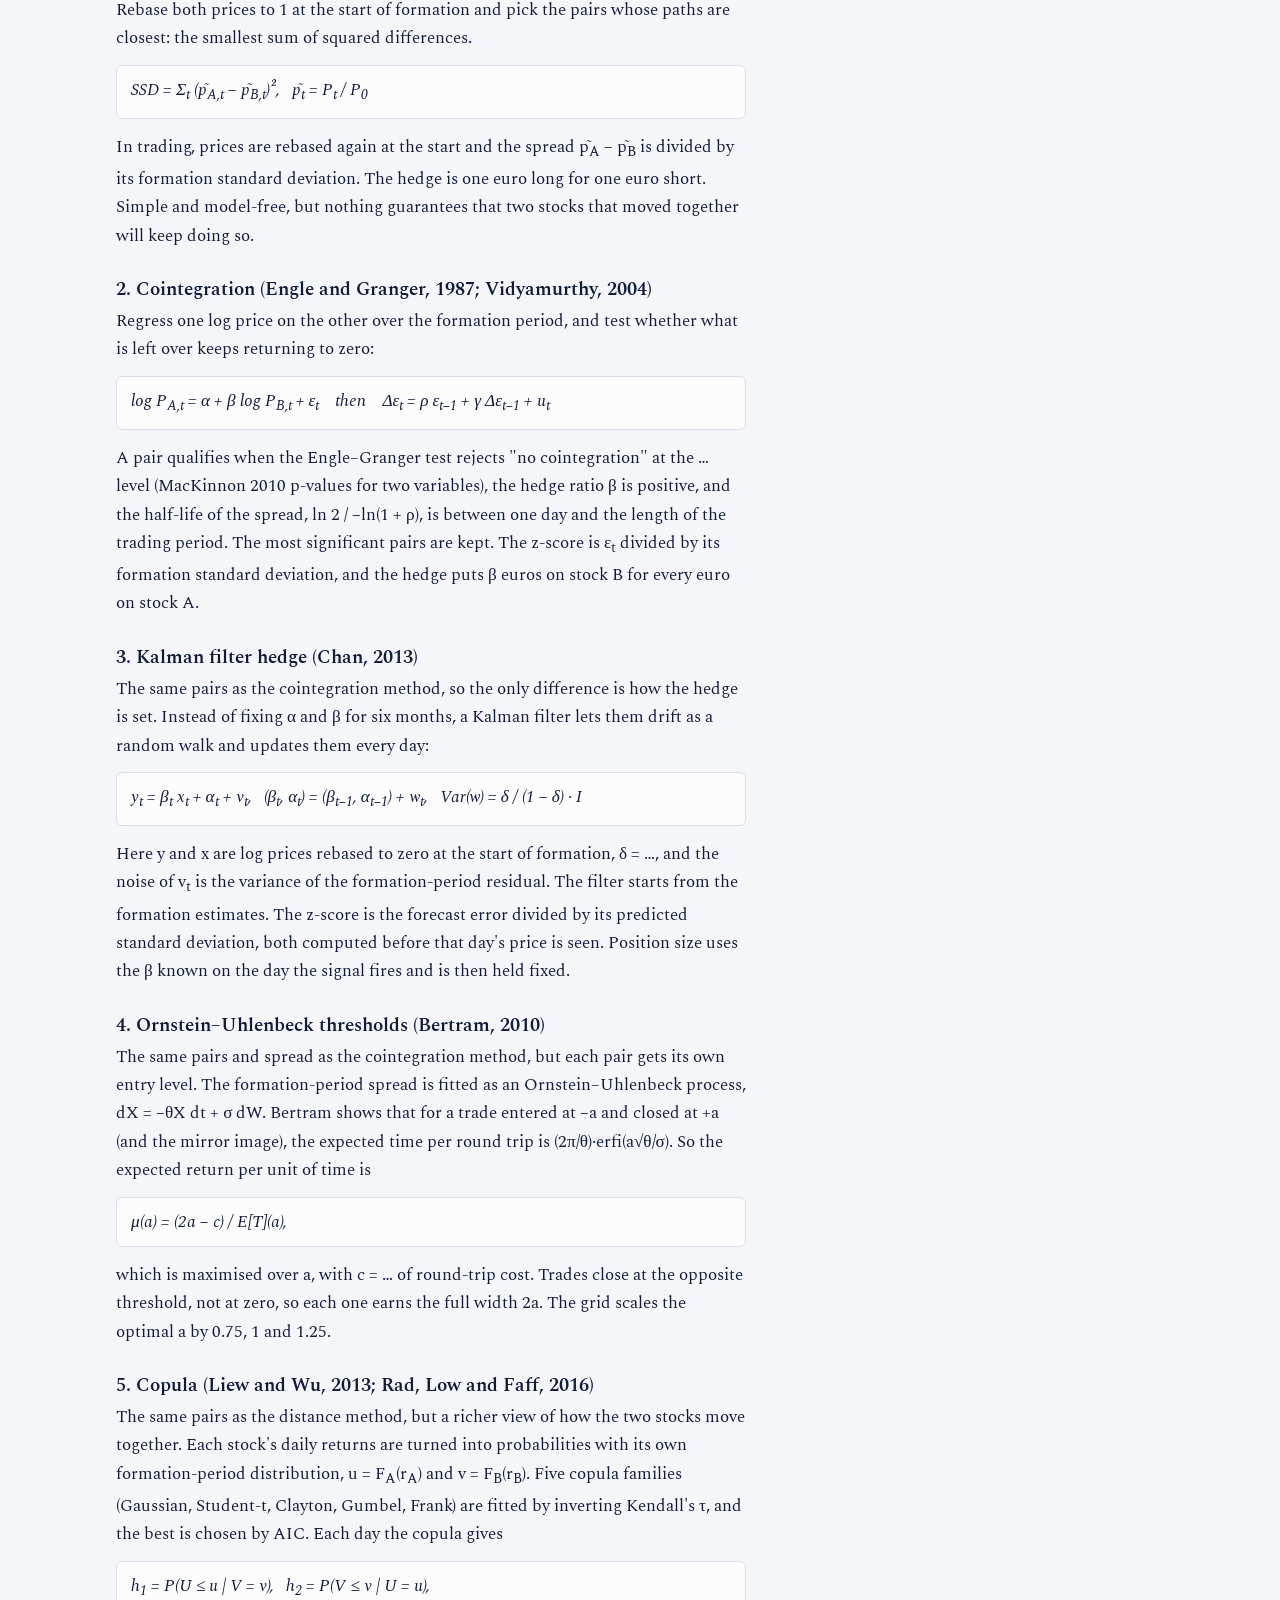
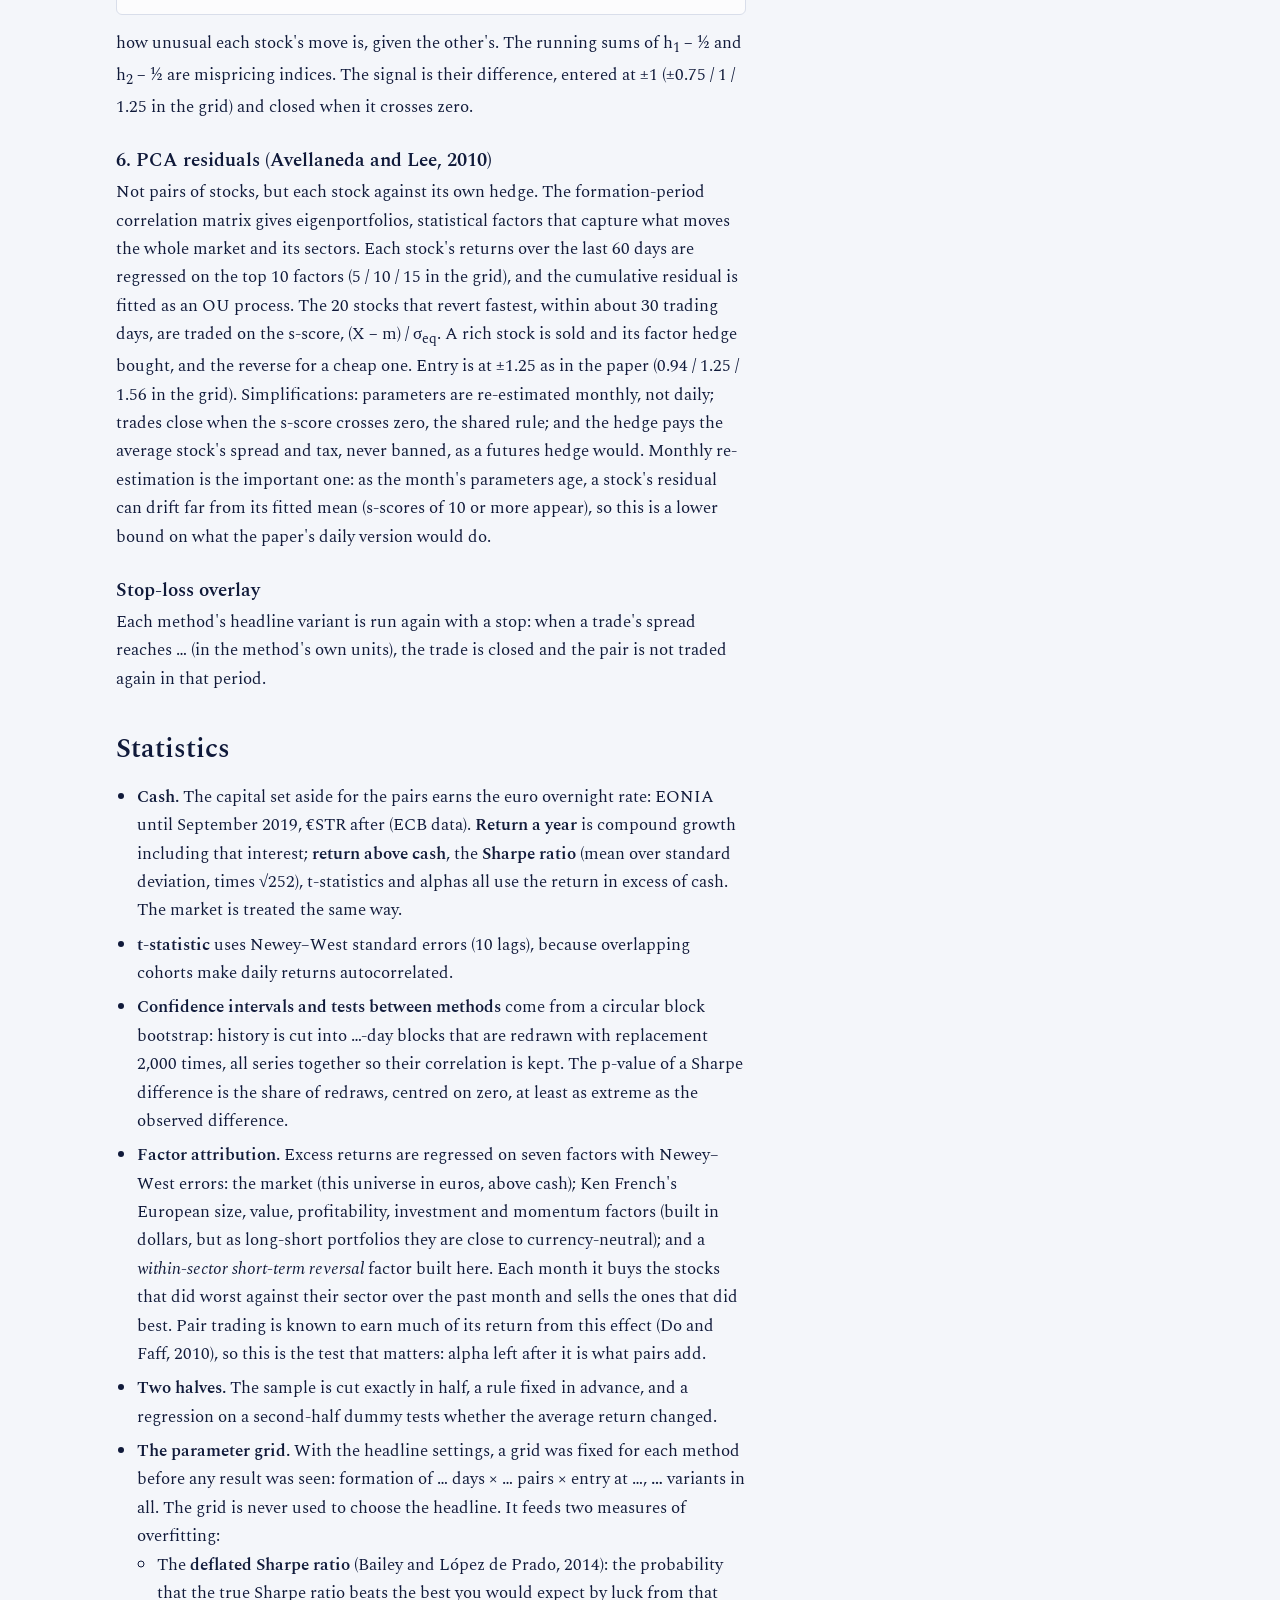
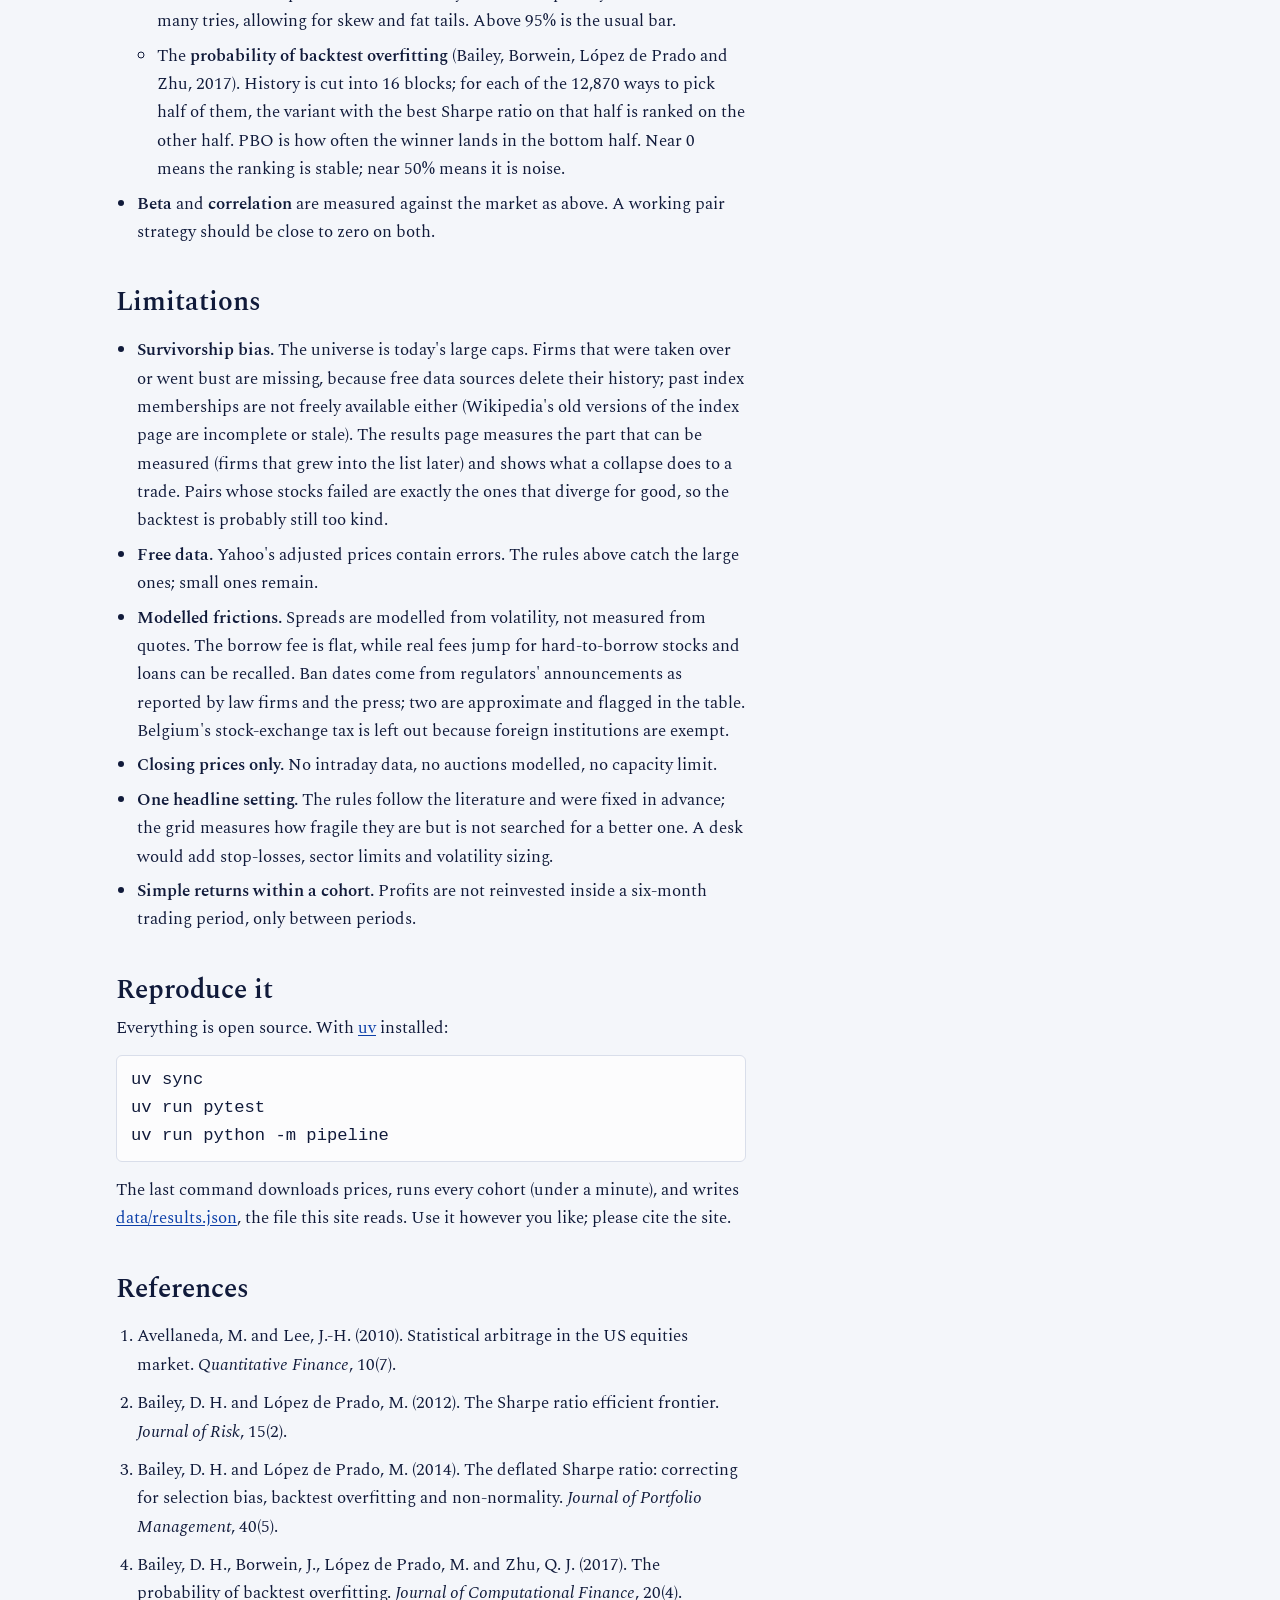
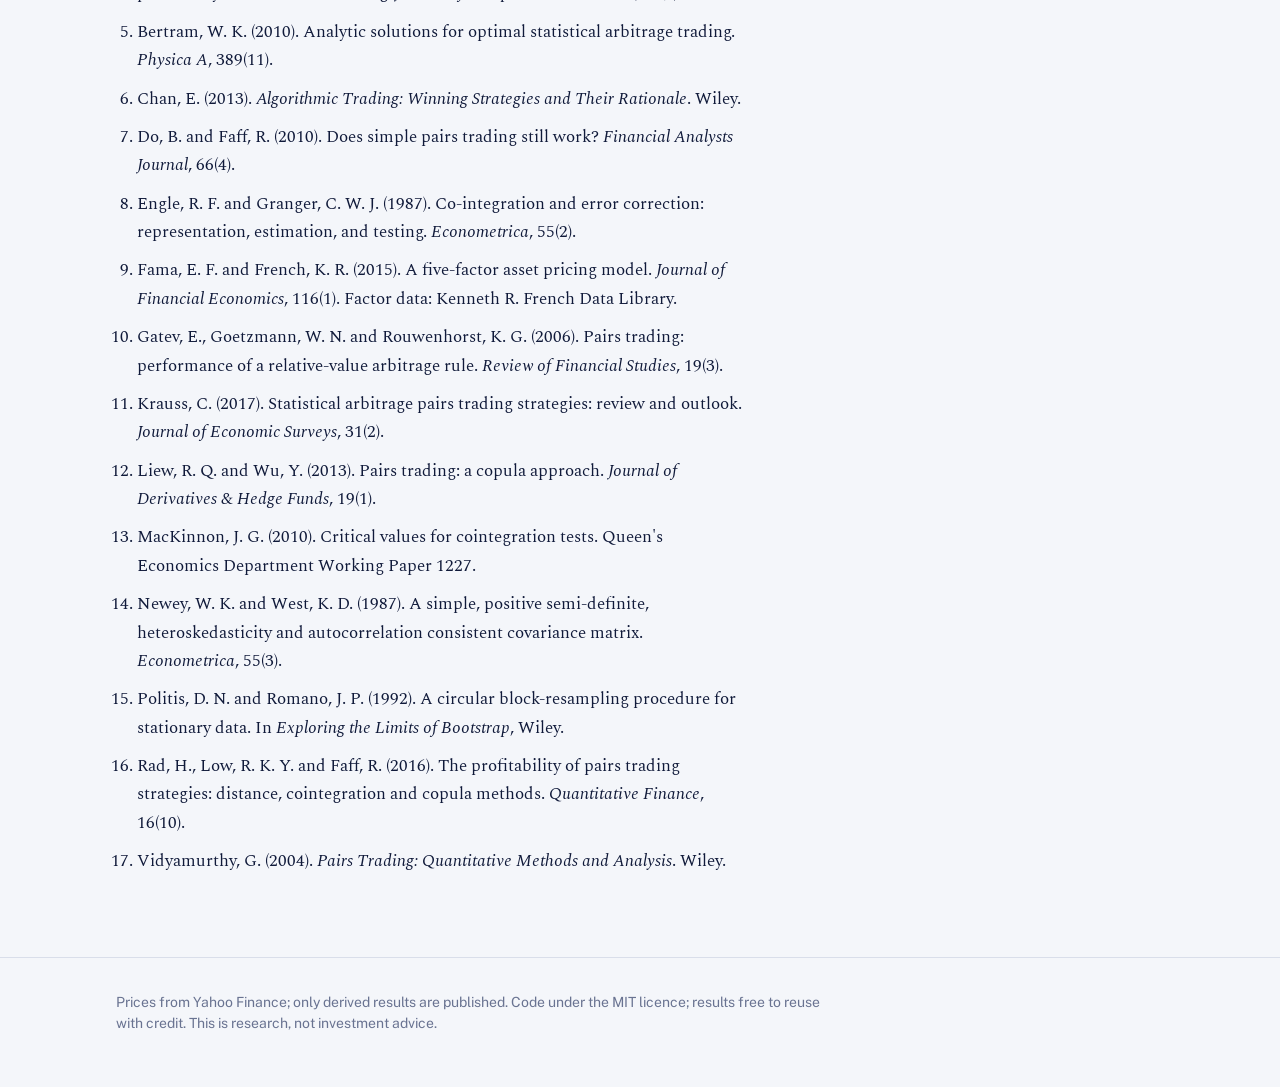
==== commit 9d05e000: "Three more methods and a stop-loss overlay - OU thresholds (Bertram 2010): per-pair optimal entry, e" ====
--- a/site/method.html
+++ b/site/method.html
@@ -18,10 +18,10 @@
 <main id="main"><div class="wrap">
 <section class="prose">
   <h1>How the study works</h1>
-  <p class="lede">Three textbook ways to trade pairs, run side by side under one set of rules that was fixed before any result was seen, with realistic costs and statistics that correct for luck.</p>
+  <p class="lede">Six ways to trade pairs, from the textbook classics to the methods that followed them, run side by side under one set of rules that was fixed before any result was seen, with realistic costs and statistics that correct for luck.</p>
 
   <h2>The question</h2>
-  <p>Pair trading buys one stock and sells a similar one when their prices drift unusually far apart, and unwinds when they come back together. It made money in US stocks in the 1960s–1990s (Gatev, Goetzmann and Rouwenhorst, 2006) but later studies found the profits shrinking (Do and Faff, 2010). This study asks two things for euro-area large caps since 2004: does pair trading still make money after realistic costs, and which of the three classic ways of choosing and hedging pairs holds up best?</p>
+  <p>Pair trading buys one stock and sells a similar one when their prices drift unusually far apart, and unwinds when they come back together. It made money in US stocks in the 1960s–1990s (Gatev, Goetzmann and Rouwenhorst, 2006) but later studies found the profits shrinking (Do and Faff, 2010). This study asks two things for euro-area large caps since 2004: does pair trading still make money after realistic costs, and which way of choosing, hedging and timing pairs holds up best?</p>
 
   <h2>Data</h2>
   <p>Daily closing prices adjusted for splits and dividends, from Yahoo Finance, for <b data-k="universe.length">…</b> large caps listed in euros (Germany, France, Italy, Spain, the Netherlands, Belgium, Finland, Austria, Portugal and Ireland), from 2003. Staying in one currency keeps exchange rates out of every pair. Pairs are only formed between stocks in the same sector, which gives <b data-k="candidate_pairs">…</b> candidate pairs.</p>
@@ -58,7 +58,8 @@
   <h3>Short-selling bans</h3>
   <div class="scroll"><table id="bans"></table></div>
 
-  <h2>The three methods</h2>
+  <h2>The six methods</h2>
+  <p>The first three are the classics. The next three each change one thing: when to trade (OU thresholds), how to read the signal (copula), or what to trade against (PCA residuals). Each method's grid maps the three entry levels onto its own signal, as described below.</p>
   <h3>1. Distance (Gatev, Goetzmann and Rouwenhorst, 2006)</h3>
   <p>Rebase both prices to 1 at the start of formation and pick the pairs whose paths are closest: the smallest sum of squared differences.</p>
   <p class="formula">SSD = Σ<sub>t</sub> (p̃<sub>A,t</sub> − p̃<sub>B,t</sub>)², &nbsp; p̃<sub>t</sub> = P<sub>t</sub> / P<sub>0</sub></p>
@@ -73,6 +74,22 @@
   <p>The same pairs as the cointegration method, so the only difference is how the hedge is set. Instead of fixing α and β for six months, a Kalman filter lets them drift as a random walk and updates them every day:</p>
   <p class="formula">y<sub>t</sub> = β<sub>t</sub> x<sub>t</sub> + α<sub>t</sub> + v<sub>t</sub>, &nbsp; (β<sub>t</sub>, α<sub>t</sub>) = (β<sub>t−1</sub>, α<sub>t−1</sub>) + w<sub>t</sub>, &nbsp; Var(w) = δ / (1 − δ) · I</p>
   <p>Here y and x are log prices rebased to zero at the start of formation, δ = <span data-k="params.kalman_delta">…</span>, and the noise of v<sub>t</sub> is the variance of the formation-period residual. The filter starts from the formation estimates. The z-score is the forecast error divided by its predicted standard deviation, both computed before that day's price is seen. Position size uses the β known on the day the signal fires and is then held fixed.</p>
+
+  <h3>4. Ornstein–Uhlenbeck thresholds (Bertram, 2010)</h3>
+  <p>The same pairs and spread as the cointegration method, but each pair gets its own entry level. The formation-period spread is fitted as an Ornstein–Uhlenbeck process, dX = −θX dt + σ dW. Bertram shows that for a trade entered at −a and closed at +a (and the mirror image), the expected time per round trip is (2π/θ)·erfi(a√θ/σ). So the expected return per unit of time is</p>
+  <p class="formula">μ(a) = (2a − c) / E[T](a),</p>
+  <p>which is maximised over a, with c = <span data-k="params.ou_cost" data-fmt="pct">…</span> of round-trip cost. Trades close at the opposite threshold, not at zero, so each one earns the full width 2a. The grid scales the optimal a by 0.75, 1 and 1.25.</p>
+
+  <h3>5. Copula (Liew and Wu, 2013; Rad, Low and Faff, 2016)</h3>
+  <p>The same pairs as the distance method, but a richer view of how the two stocks move together. Each stock's daily returns are turned into probabilities with its own formation-period distribution, u = F<sub>A</sub>(r<sub>A</sub>) and v = F<sub>B</sub>(r<sub>B</sub>). Five copula families (Gaussian, Student-t, Clayton, Gumbel, Frank) are fitted by inverting Kendall's τ, and the best is chosen by AIC. Each day the copula gives</p>
+  <p class="formula">h<sub>1</sub> = P(U ≤ u | V = v), &nbsp; h<sub>2</sub> = P(V ≤ v | U = u),</p>
+  <p>how unusual each stock's move is, given the other's. The running sums of h<sub>1</sub> − ½ and h<sub>2</sub> − ½ are mispricing indices. The signal is their difference, entered at ±1 (±0.75 / 1 / 1.25 in the grid) and closed when it crosses zero.</p>
+
+  <h3>6. PCA residuals (Avellaneda and Lee, 2010)</h3>
+  <p>Not pairs of stocks, but each stock against its own hedge. The formation-period correlation matrix gives eigenportfolios, statistical factors that capture what moves the whole market and its sectors. Each stock's returns over the last 60 days are regressed on the top 10 factors (5 / 10 / 15 in the grid), and the cumulative residual is fitted as an OU process. The 20 stocks that revert fastest, within about 30 trading days, are traded on the s-score, (X − m) / σ<sub>eq</sub>. A rich stock is sold and its factor hedge bought, and the reverse for a cheap one. Entry is at ±1.25 as in the paper (0.94 / 1.25 / 1.56 in the grid). Simplifications: parameters are re-estimated monthly, not daily; trades close when the s-score crosses zero, the shared rule; and the hedge pays the average stock's spread and tax, never banned, as a futures hedge would. Monthly re-estimation is the important one: as the month's parameters age, a stock's residual can drift far from its fitted mean (s-scores of 10 or more appear), so this is a lower bound on what the paper's daily version would do.</p>
+
+  <h3>Stop-loss overlay</h3>
+  <p>Each method's headline variant is run again with a stop: when a trade's spread reaches <span data-k="stop_loss.level">…</span> (in the method's own units), the trade is closed and the pair is not traded again in that period.</p>
 
   <h2>Statistics</h2>
   <ul>
@@ -106,15 +123,18 @@
 
   <h2>References</h2>
   <ol class="refs">
+    <li>Avellaneda, M. and Lee, J.-H. (2010). Statistical arbitrage in the US equities market. <i>Quantitative Finance</i>, 10(7).</li>
     <li>Bailey, D. H. and López de Prado, M. (2012). The Sharpe ratio efficient frontier. <i>Journal of Risk</i>, 15(2).</li>
     <li>Bailey, D. H. and López de Prado, M. (2014). The deflated Sharpe ratio: correcting for selection bias, backtest overfitting and non-normality. <i>Journal of Portfolio Management</i>, 40(5).</li>
     <li>Bailey, D. H., Borwein, J., López de Prado, M. and Zhu, Q. J. (2017). The probability of backtest overfitting. <i>Journal of Computational Finance</i>, 20(4).</li>
+    <li>Bertram, W. K. (2010). Analytic solutions for optimal statistical arbitrage trading. <i>Physica A</i>, 389(11).</li>
     <li>Chan, E. (2013). <i>Algorithmic Trading: Winning Strategies and Their Rationale</i>. Wiley.</li>
     <li>Do, B. and Faff, R. (2010). Does simple pairs trading still work? <i>Financial Analysts Journal</i>, 66(4).</li>
     <li>Engle, R. F. and Granger, C. W. J. (1987). Co-integration and error correction: representation, estimation, and testing. <i>Econometrica</i>, 55(2).</li>
     <li>Fama, E. F. and French, K. R. (2015). A five-factor asset pricing model. <i>Journal of Financial Economics</i>, 116(1). Factor data: Kenneth R. French Data Library.</li>
     <li>Gatev, E., Goetzmann, W. N. and Rouwenhorst, K. G. (2006). Pairs trading: performance of a relative-value arbitrage rule. <i>Review of Financial Studies</i>, 19(3).</li>
     <li>Krauss, C. (2017). Statistical arbitrage pairs trading strategies: review and outlook. <i>Journal of Economic Surveys</i>, 31(2).</li>
+    <li>Liew, R. Q. and Wu, Y. (2013). Pairs trading: a copula approach. <i>Journal of Derivatives &amp; Hedge Funds</i>, 19(1).</li>
     <li>MacKinnon, J. G. (2010). Critical values for cointegration tests. Queen's Economics Department Working Paper 1227.</li>
     <li>Newey, W. K. and West, K. D. (1987). A simple, positive semi-definite, heteroskedasticity and autocorrelation consistent covariance matrix. <i>Econometrica</i>, 55(3).</li>
     <li>Politis, D. N. and Romano, J. P. (1992). A circular block-resampling procedure for stationary data. In <i>Exploring the Limits of Bootstrap</i>, Wiley.</li>
--- a/site/style.css
+++ b/site/style.css
@@ -18,6 +18,9 @@
   --s1: #2a78d6;
   --s2: #eb6834;
   --s3: #1baf7a;
+  --s4: #eda100;
+  --s5: #e87ba4;
+  --s6: #008300;
   --bench: #8a8f9c;
   --pos: 42, 120, 214;
   --neg: 208, 59, 59;
@@ -40,6 +43,9 @@
     --s1: #3987e5;
     --s2: #d95926;
     --s3: #199e70;
+    --s4: #c98500;
+    --s5: #d55181;
+    --s6: #008300;
     --bench: #8a8f9c;
     --pos: 57, 135, 229;
     --neg: 230, 103, 103;
@@ -83,7 +89,7 @@
 .grid2 { display: grid; grid-template-columns: 1fr 1fr; gap: 20px; }
 @media (max-width: 760px) { .grid2 { grid-template-columns: 1fr; } }
 
-.toggle { display: inline-flex; border: 1px solid var(--rule); border-radius: 6px; overflow: hidden; margin: 6px 0 0; }
+.toggle { display: inline-flex; flex-wrap: wrap; max-width: 100%; border: 1px solid var(--rule); border-radius: 6px; overflow: hidden; margin: 6px 0 0; }
 .toggle button { font: inherit; font-size: 0.875rem; background: var(--surface); color: var(--ink-2); border: 0; padding: 6px 12px; cursor: pointer; }
 .toggle button + button { border-left: 1px solid var(--rule); }
 .toggle button[aria-pressed="true"] { background: var(--ink); color: var(--surface); }
@@ -91,10 +97,10 @@
 .scroll { overflow-x: auto; margin-top: 16px; }
 table { border-collapse: collapse; width: 100%; font-variant-numeric: tabular-nums; background: var(--surface); }
 caption { text-align: left; color: var(--muted); font-size: 0.875rem; padding: 0 0 8px; caption-side: bottom; padding-top: 8px; }
-th, td { padding: 8px 12px; border-bottom: 1px solid var(--grid); text-align: right; white-space: nowrap; }
+th, td { padding: 8px 10px; border-bottom: 1px solid var(--grid); text-align: right; white-space: nowrap; }
 th:first-child, td:first-child { text-align: left; }
-thead th { font-weight: 600; color: var(--ink-2); border-bottom: 1px solid var(--rule); vertical-align: bottom; }
-tbody th { font-weight: 400; color: var(--ink-2); }
+thead th { font-weight: 600; color: var(--ink-2); border-bottom: 1px solid var(--rule); vertical-align: bottom; white-space: normal; }
+tbody th { font-weight: 400; color: var(--ink-2); white-space: normal; min-width: 16ch; }
 td.best { font-weight: 700; }
 .key { display: inline-block; width: 10px; height: 10px; border-radius: 2px; margin-right: 6px; vertical-align: 0; }
 td.heat { color: var(--ink); }
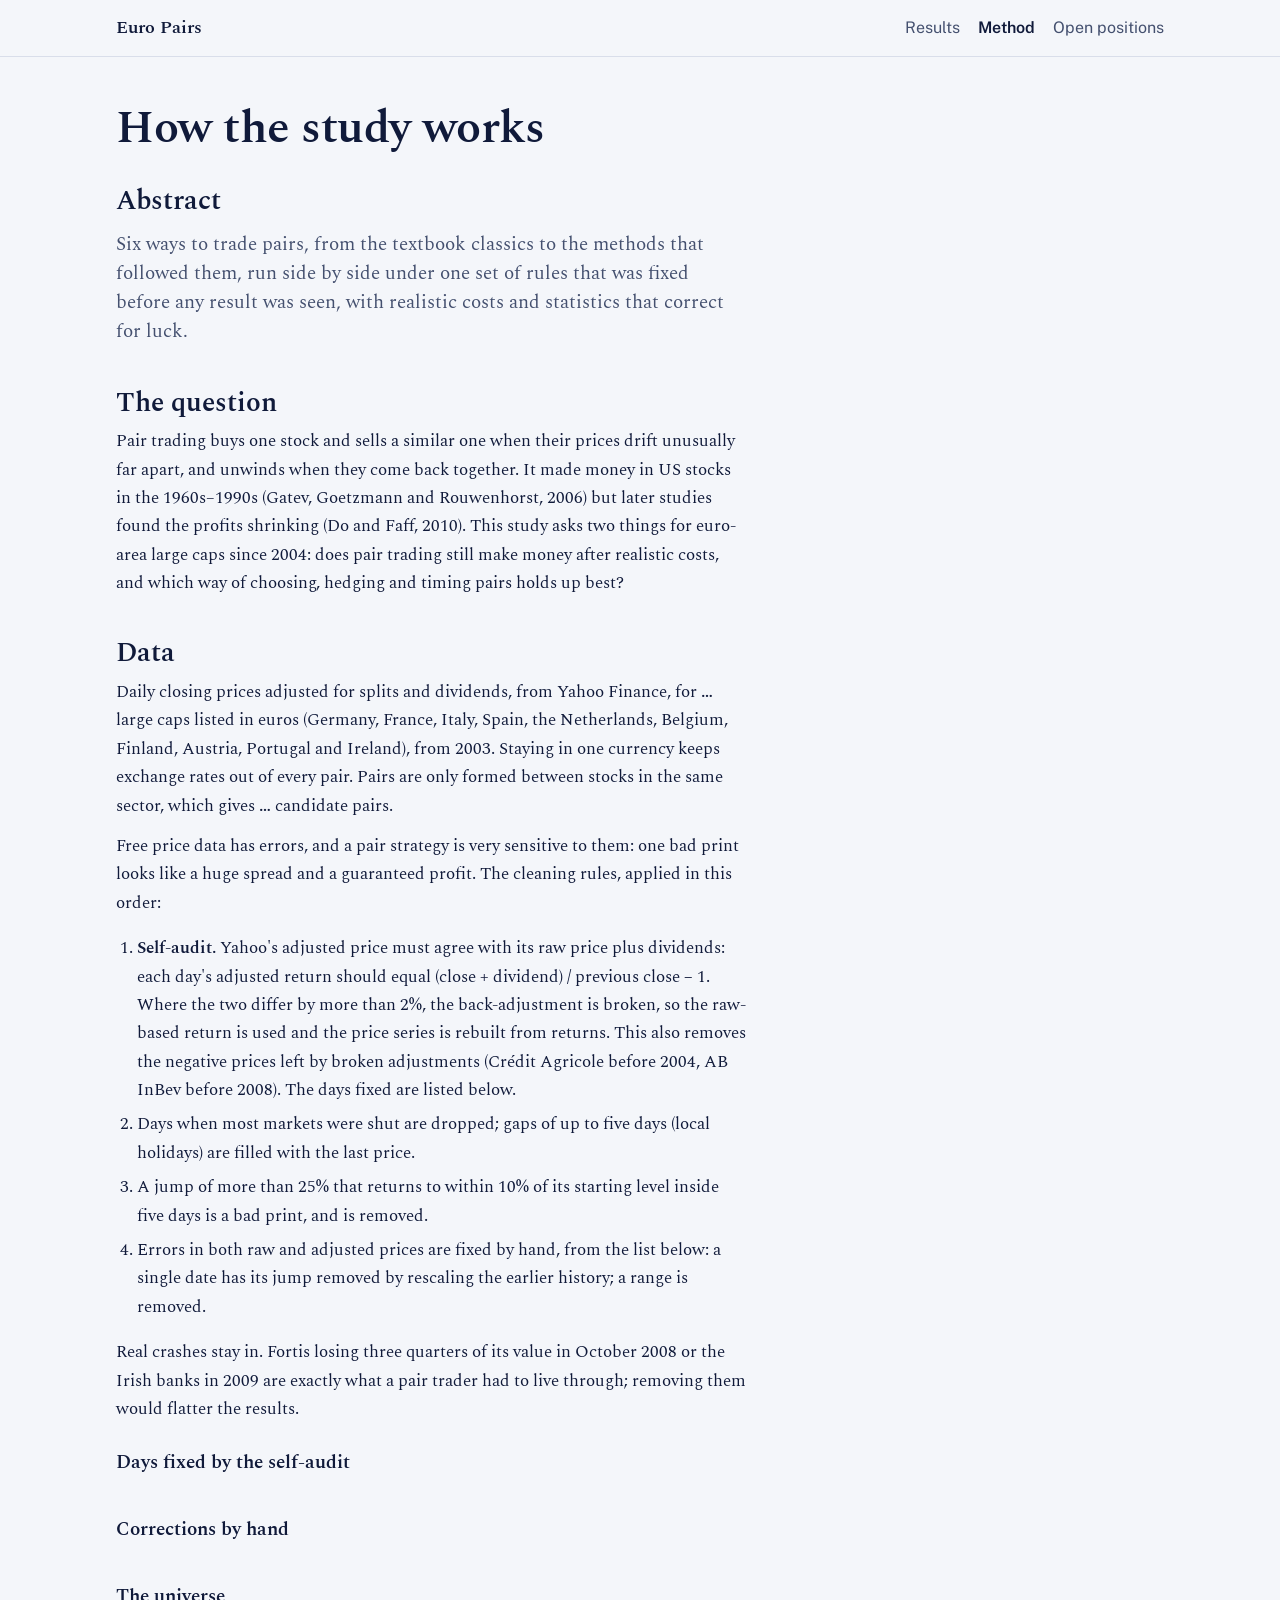
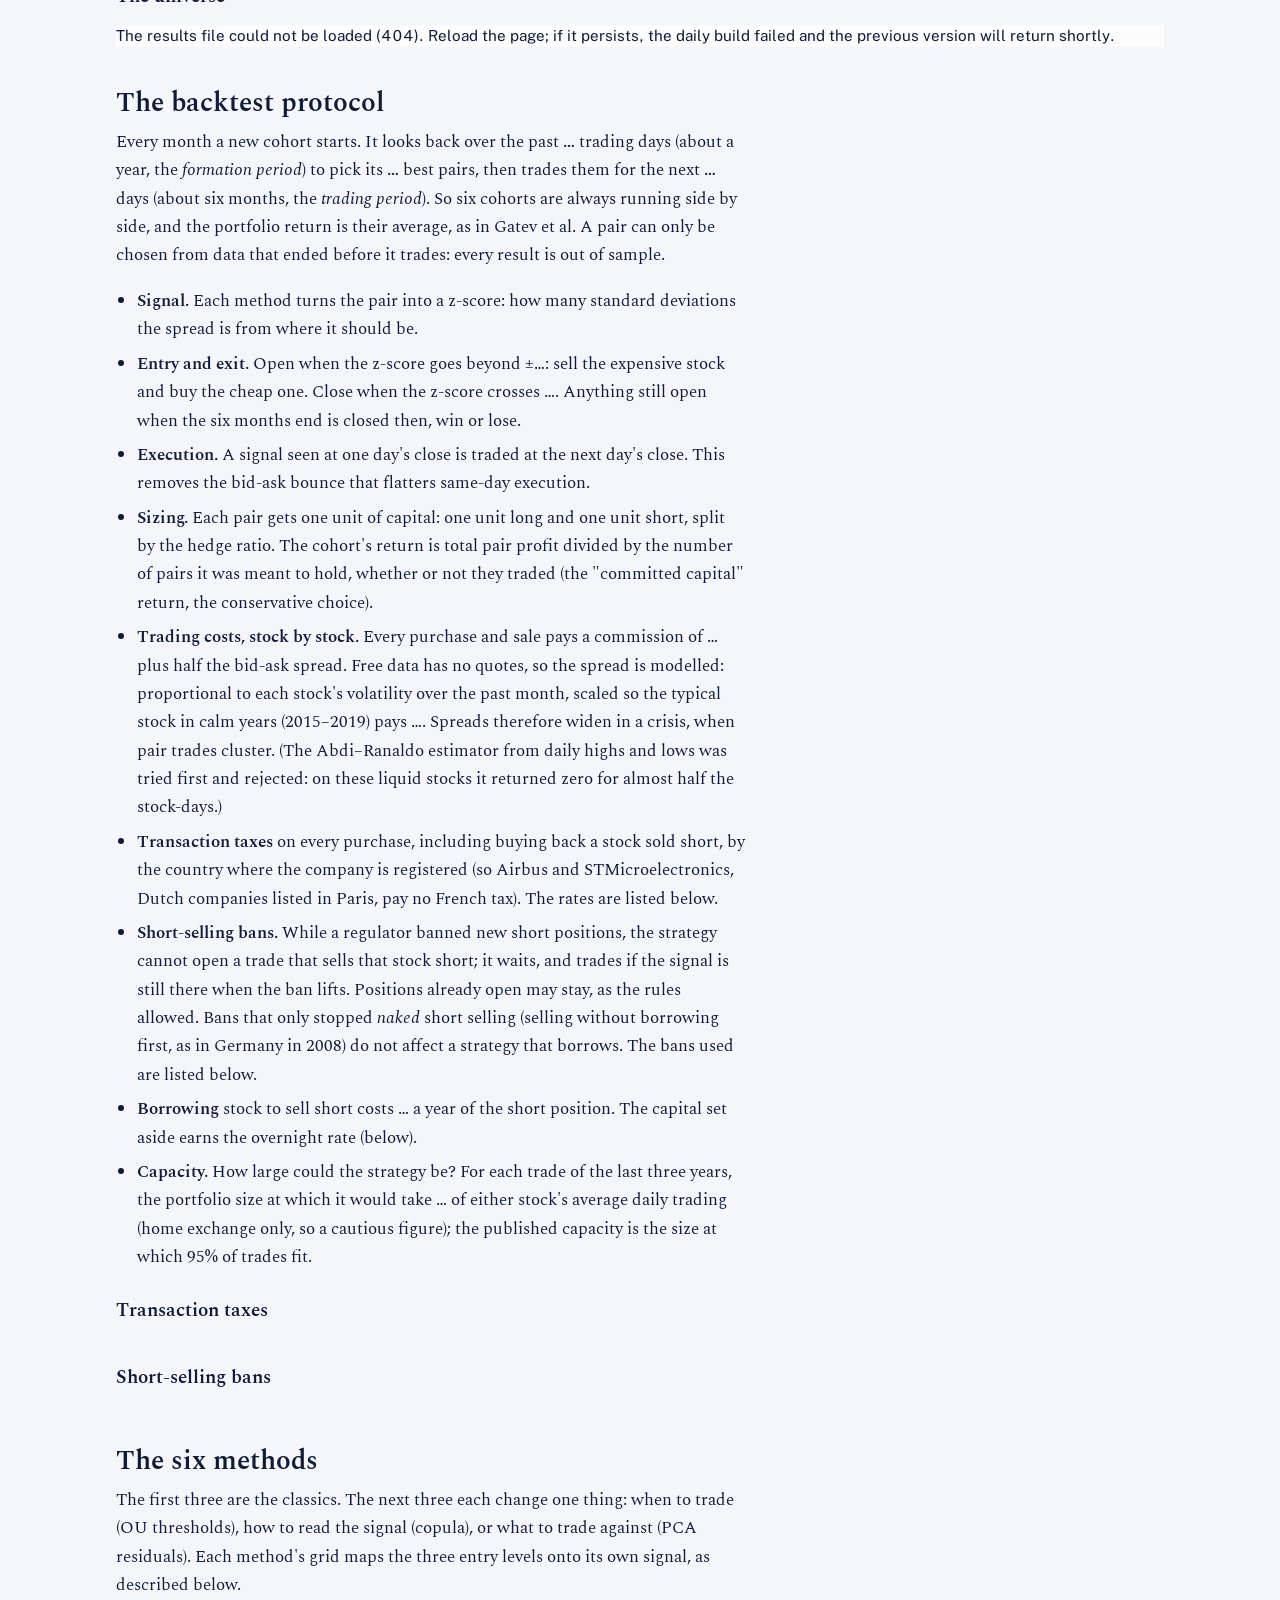
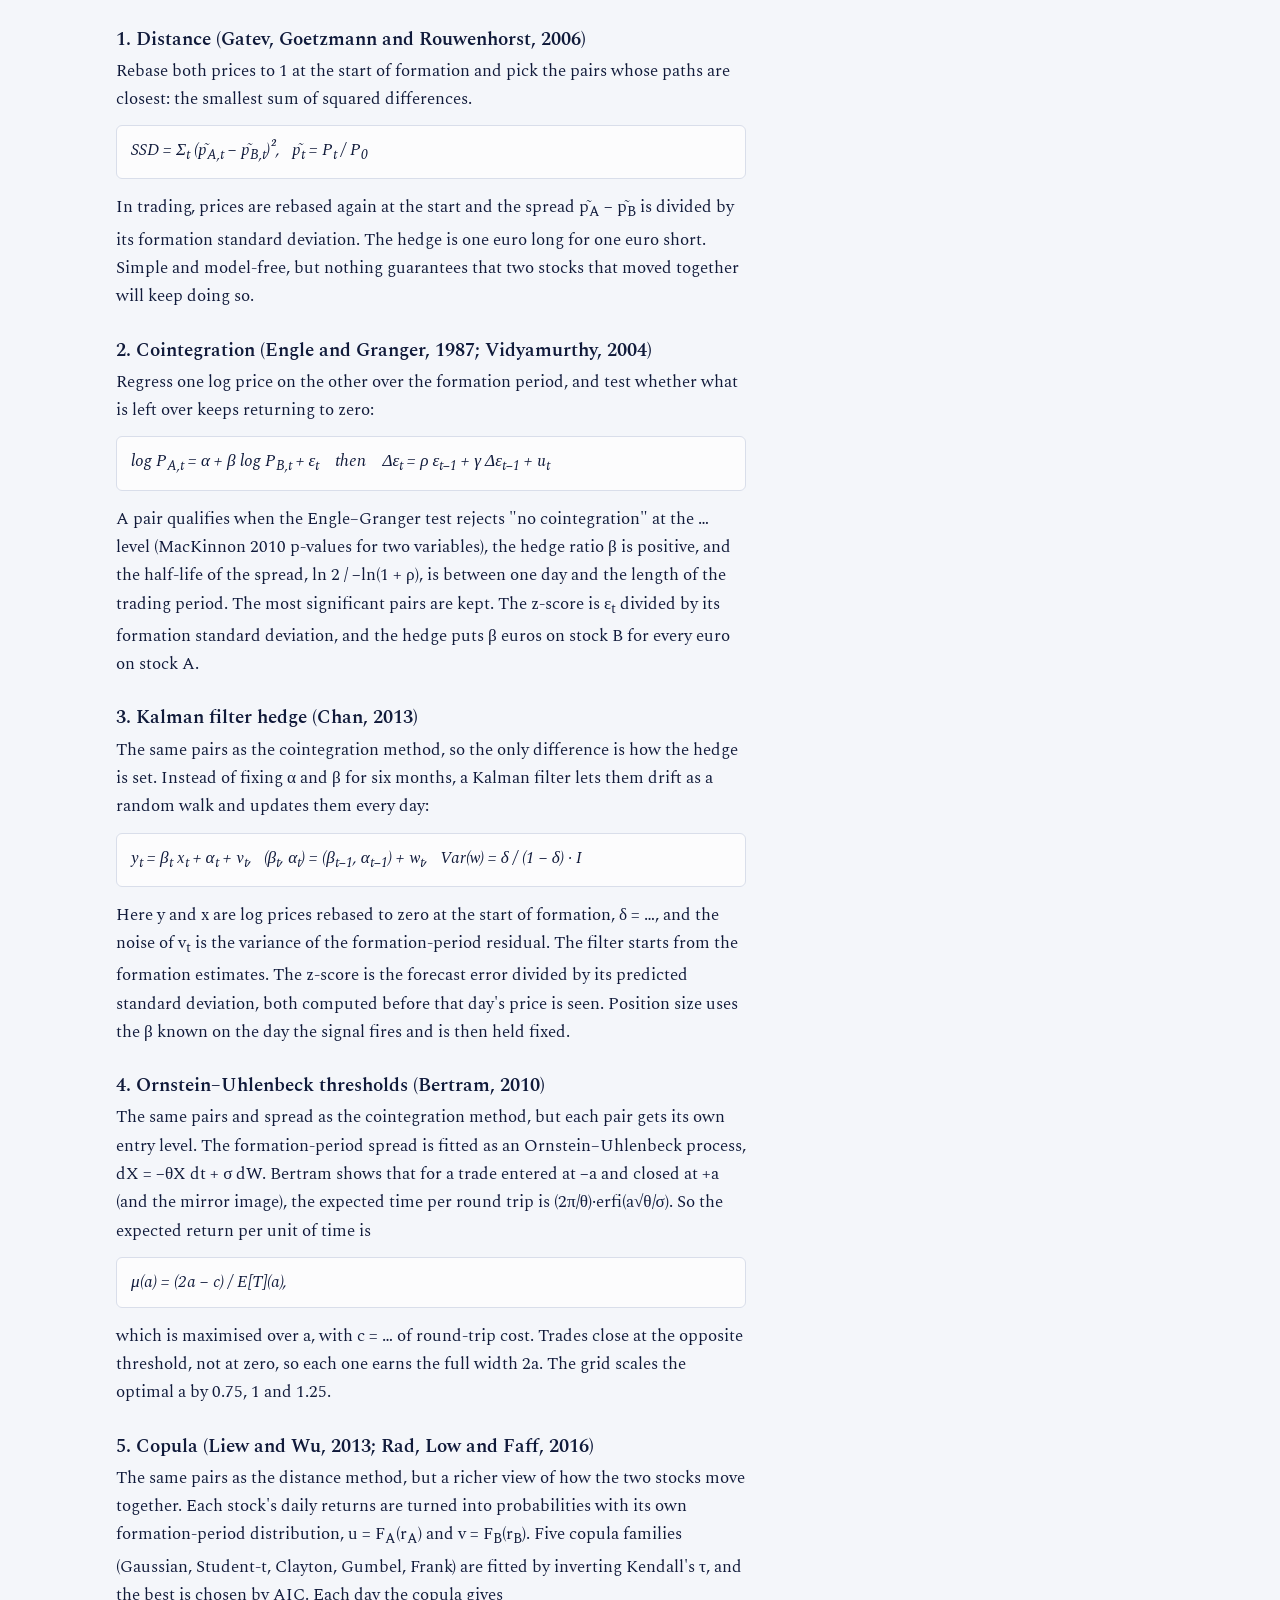
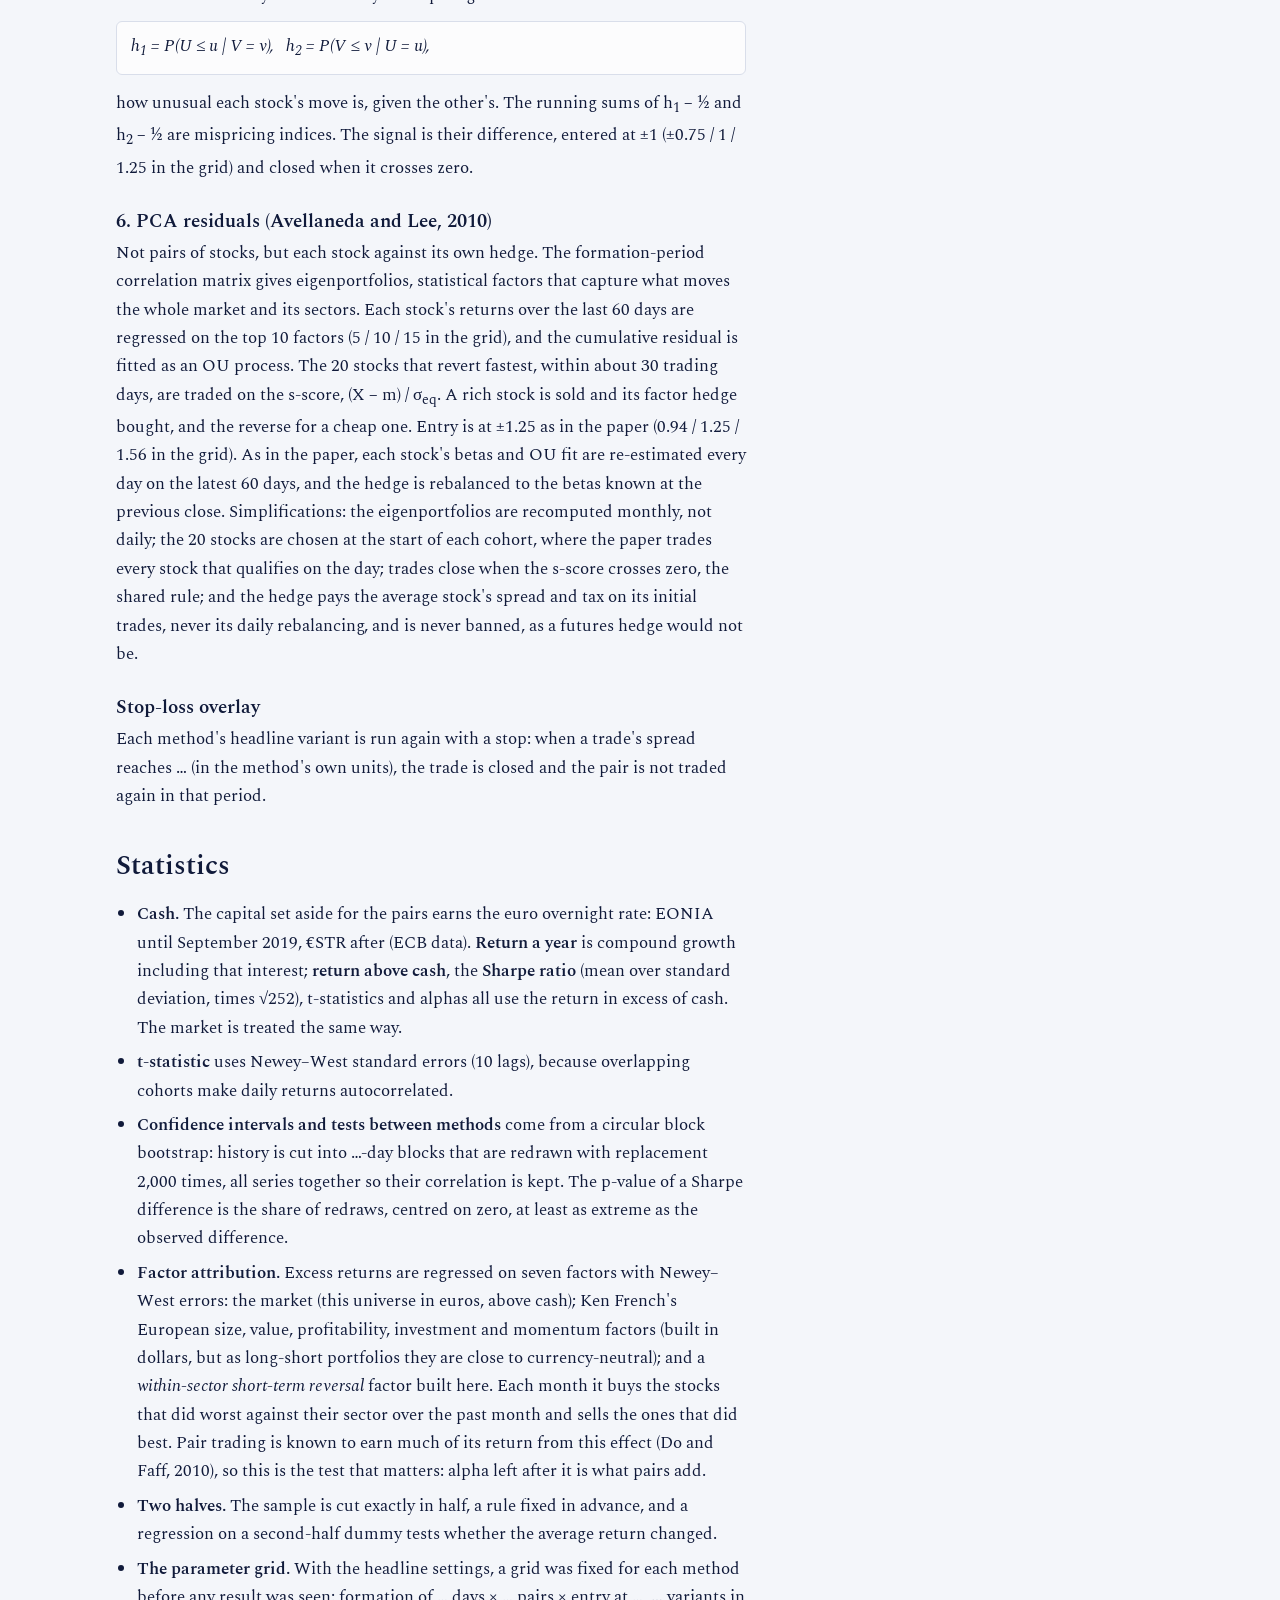
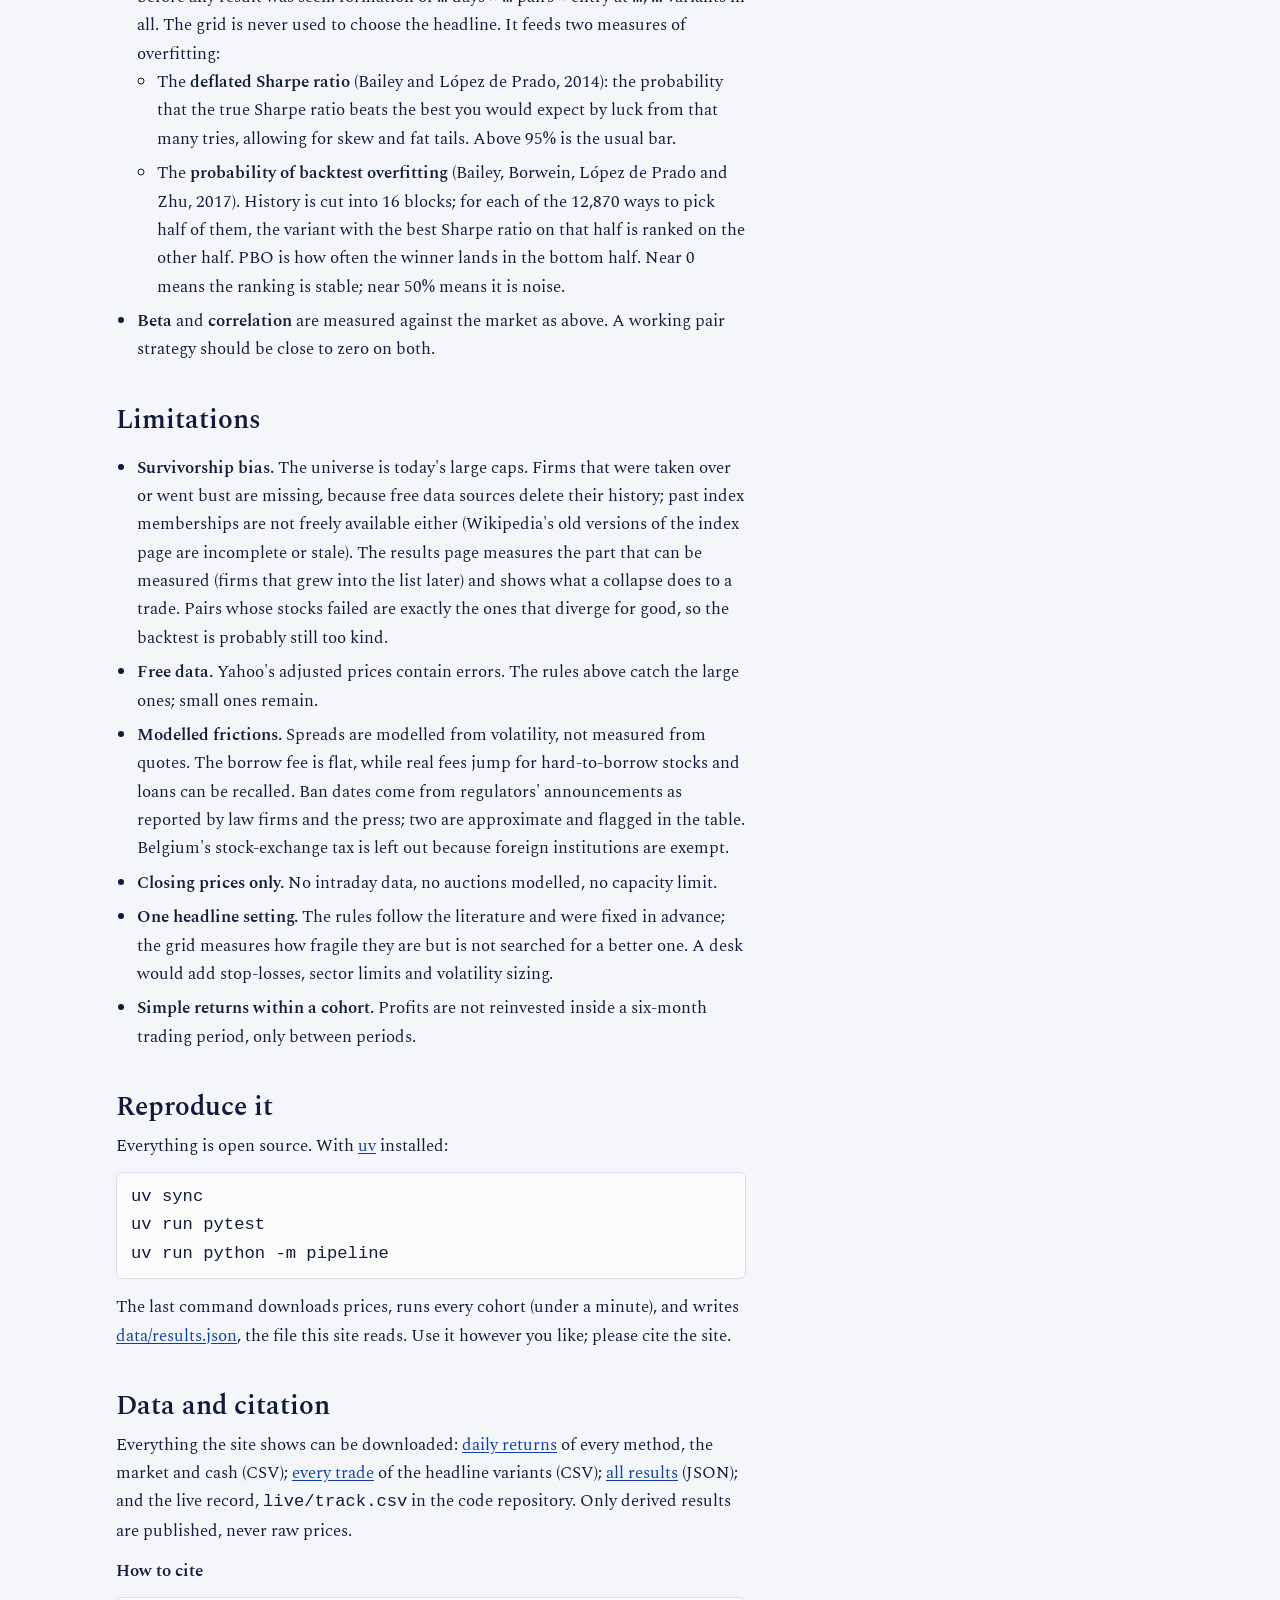
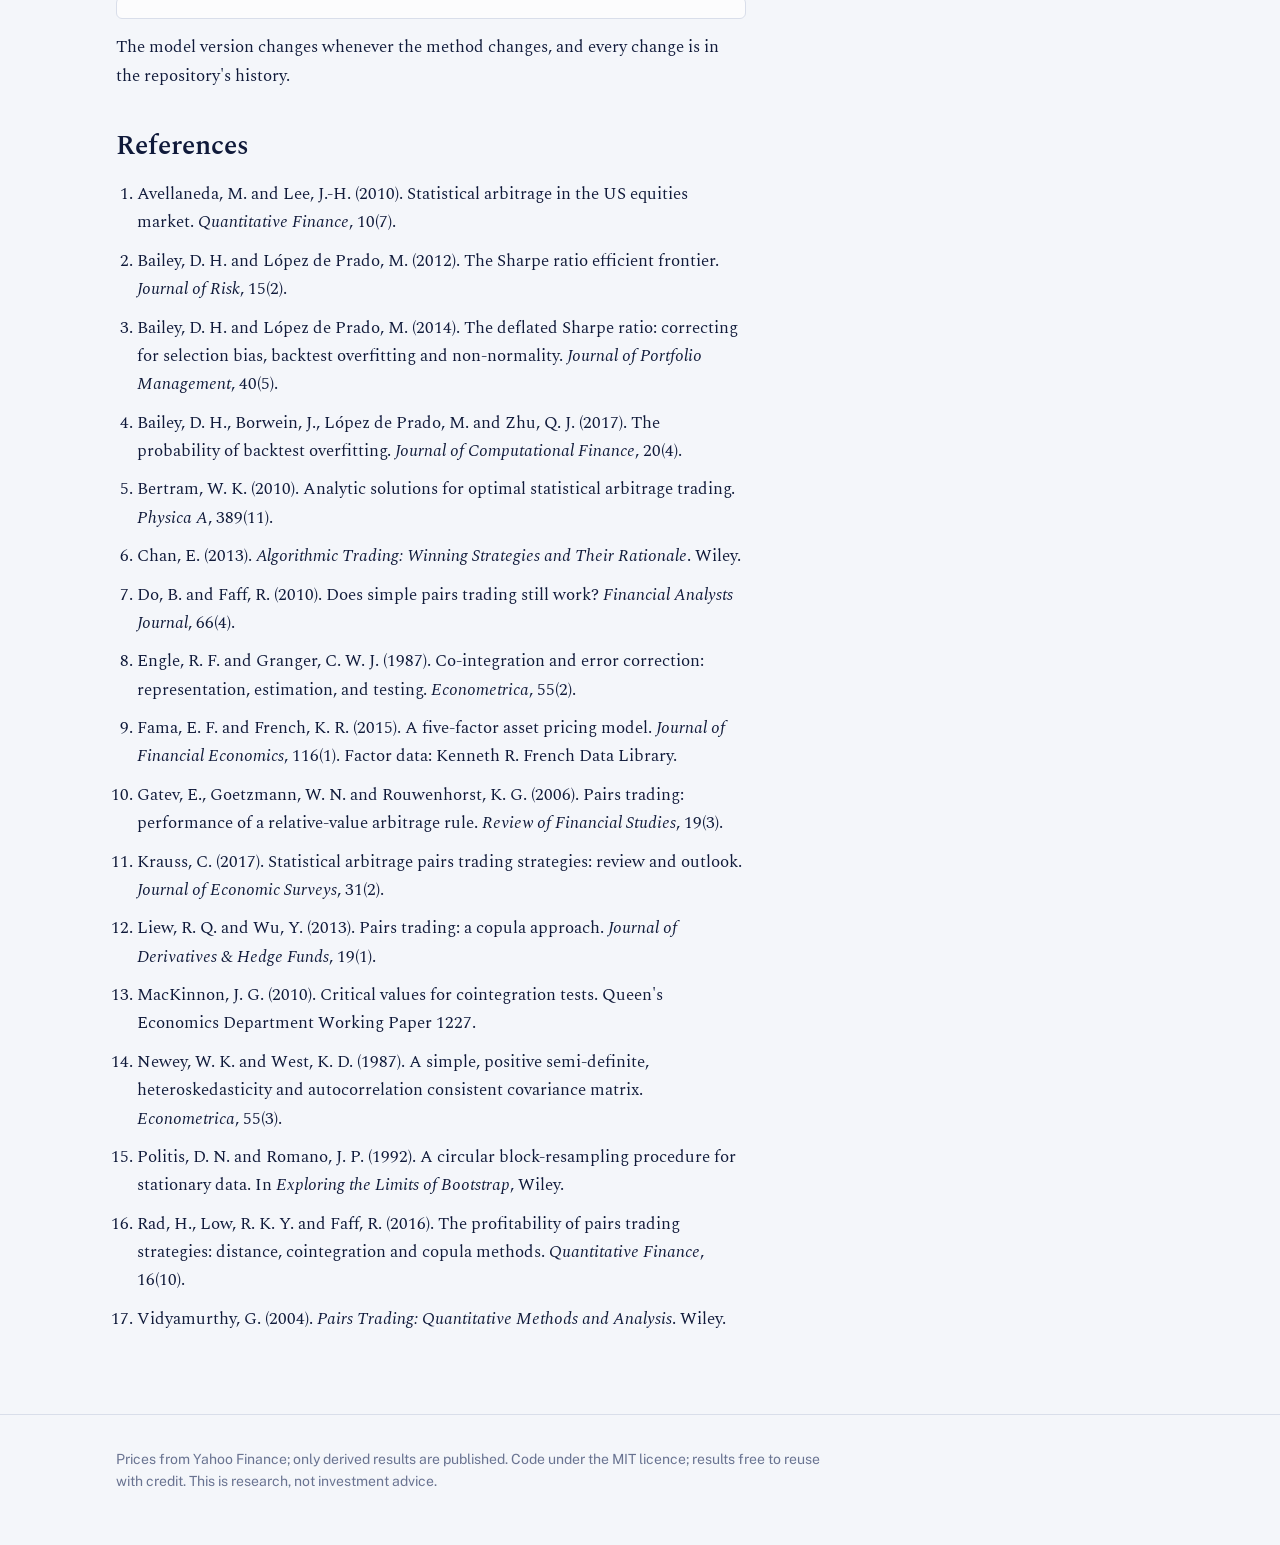
==== commit d66b6eda: "Website: pair explorer, capital at work, trade anatomy, downloads, abstract; daily PCA - Pair explor" ====
--- a/site/method.html
+++ b/site/method.html
@@ -18,6 +18,8 @@
 <main id="main"><div class="wrap">
 <section class="prose">
   <h1>How the study works</h1>
+  <h2 style="margin-top:28px">Abstract</h2>
+  <p id="abstract"></p>
   <p class="lede">Six ways to trade pairs, from the textbook classics to the methods that followed them, run side by side under one set of rules that was fixed before any result was seen, with realistic costs and statistics that correct for luck.</p>
 
   <h2>The question</h2>
@@ -86,7 +88,7 @@
   <p>how unusual each stock's move is, given the other's. The running sums of h<sub>1</sub> − ½ and h<sub>2</sub> − ½ are mispricing indices. The signal is their difference, entered at ±1 (±0.75 / 1 / 1.25 in the grid) and closed when it crosses zero.</p>
 
   <h3>6. PCA residuals (Avellaneda and Lee, 2010)</h3>
-  <p>Not pairs of stocks, but each stock against its own hedge. The formation-period correlation matrix gives eigenportfolios, statistical factors that capture what moves the whole market and its sectors. Each stock's returns over the last 60 days are regressed on the top 10 factors (5 / 10 / 15 in the grid), and the cumulative residual is fitted as an OU process. The 20 stocks that revert fastest, within about 30 trading days, are traded on the s-score, (X − m) / σ<sub>eq</sub>. A rich stock is sold and its factor hedge bought, and the reverse for a cheap one. Entry is at ±1.25 as in the paper (0.94 / 1.25 / 1.56 in the grid). Simplifications: parameters are re-estimated monthly, not daily; trades close when the s-score crosses zero, the shared rule; and the hedge pays the average stock's spread and tax, never banned, as a futures hedge would. Monthly re-estimation is the important one: as the month's parameters age, a stock's residual can drift far from its fitted mean (s-scores of 10 or more appear), so this is a lower bound on what the paper's daily version would do.</p>
+  <p>Not pairs of stocks, but each stock against its own hedge. The formation-period correlation matrix gives eigenportfolios, statistical factors that capture what moves the whole market and its sectors. Each stock's returns over the last 60 days are regressed on the top 10 factors (5 / 10 / 15 in the grid), and the cumulative residual is fitted as an OU process. The 20 stocks that revert fastest, within about 30 trading days, are traded on the s-score, (X − m) / σ<sub>eq</sub>. A rich stock is sold and its factor hedge bought, and the reverse for a cheap one. Entry is at ±1.25 as in the paper (0.94 / 1.25 / 1.56 in the grid). As in the paper, each stock's betas and OU fit are re-estimated every day on the latest 60 days, and the hedge is rebalanced to the betas known at the previous close. Simplifications: the eigenportfolios are recomputed monthly, not daily; the 20 stocks are chosen at the start of each cohort, where the paper trades every stock that qualifies on the day; trades close when the s-score crosses zero, the shared rule; and the hedge pays the average stock's spread and tax on its initial trades, never its daily rebalancing, and is never banned, as a futures hedge would not be.</p>
 
   <h3>Stop-loss overlay</h3>
   <p>Each method's headline variant is run again with a stop: when a trade's spread reaches <span data-k="stop_loss.level">…</span> (in the method's own units), the trade is closed and the pair is not traded again in that period.</p>
@@ -121,6 +123,12 @@
   <p class="formula" style="font-style:normal;font-family:ui-monospace,Consolas,monospace">uv sync<br>uv run pytest<br>uv run python -m pipeline</p>
   <p>The last command downloads prices, runs every cohort (under a minute), and writes <a href="data/results.json">data/results.json</a>, the file this site reads. Use it however you like; please cite the site.</p>
 
+  <h2 id="data">Data and citation</h2>
+  <p>Everything the site shows can be downloaded: <a href="data/returns.csv">daily returns</a> of every method, the market and cash (CSV); <a href="data/trades.csv">every trade</a> of the headline variants (CSV); <a href="data/results.json">all results</a> (JSON); and the live record, <code>live/track.csv</code> in the code repository. Only derived results are published, never raw prices.</p>
+  <p id="cite-h"><b>How to cite</b></p>
+  <p class="formula" style="font-style:normal" id="cite"></p>
+  <p>The model version changes whenever the method changes, and every change is in the repository's history.</p>
+
   <h2>References</h2>
   <ol class="refs">
     <li>Avellaneda, M. and Lee, J.-H. (2010). Statistical arbitrage in the US equities market. <i>Quantitative Finance</i>, 10(7).</li>
--- a/site/style.css
+++ b/site/style.css
@@ -123,6 +123,11 @@
 footer p { max-width: 80ch; }
 
 #grid-chart { padding: 12px 16px 4px; min-height: 0; }
+.bars { padding: 12px 12px 4px; }
+.bars text { font: 12px var(--sans); fill: var(--muted); }
+.bars .title { fill: var(--ink-2); font-size: 13px; }
+button.link { font: inherit; color: var(--link); background: none; border: 0; padding: 0; cursor: pointer; text-decoration: underline; text-underline-offset: 2px; }
+tr[aria-current="true"] td { background: var(--gold-wash); }
 #grid-chart .tick { font: 12px var(--sans); fill: var(--muted); }
 #grid-chart .lab { font: 13px var(--sans); fill: var(--ink-2); }
 
